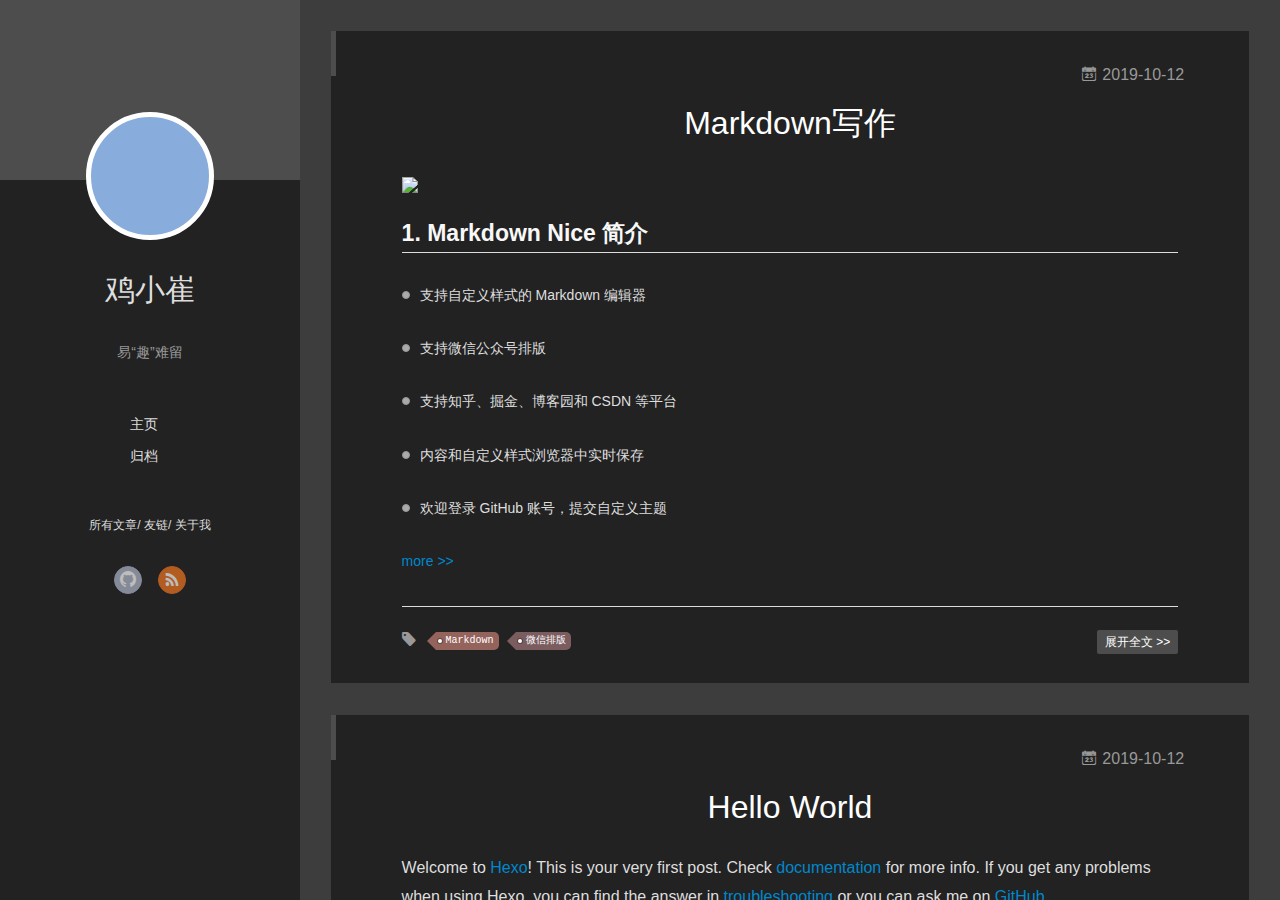
==== index.html @ 3b6b0935 "Site updated: 2019-10-13 18:03:36" ====
<!DOCTYPE html>
<html>
<head><meta name="generator" content="Hexo 3.9.0">
  <meta charset="utf-8">
  
  <meta name="renderer" content="webkit">
  <meta http-equiv="X-UA-Compatible" content="IE=edge">
  <link rel="dns-prefetch" href="//xiaoji.me">
  <title>鸡小崔&#39;s Blog</title>
  <meta name="viewport" content="width=device-width, initial-scale=1, maximum-scale=1">
  <meta name="description" content="暂无">
<meta name="keywords" content="暂无">
<meta property="og:type" content="website">
<meta property="og:title" content="鸡小崔&#39;s Blog">
<meta property="og:url" content="//xiaoji.me/index.html">
<meta property="og:site_name" content="鸡小崔&#39;s Blog">
<meta property="og:description" content="暂无">
<meta property="og:locale" content="default">
<meta name="twitter:card" content="summary">
<meta name="twitter:title" content="鸡小崔&#39;s Blog">
<meta name="twitter:description" content="暂无">
  
    <link rel="alternative" href="/atom.xml" title="鸡小崔&#39;s Blog" type="application/atom+xml">
  
  
    <link rel="icon" href="/favicon.png">
  
  <link rel="stylesheet" type="text/css" href="/./main.0cf68a.css">
  <style type="text/css">
  
    #container.show {
      background: linear-gradient(45deg,#dedede,#222);
    }
  </style>
  

  

</head>
</html>
<body>
  <div id="container" q-class="show:isCtnShow">
    <canvas id="anm-canvas" class="anm-canvas"></canvas>
    <div class="left-col" q-class="show:isShow">
      
<div class="overlay" style="background: #4d4d4d"></div>
<div class="intrude-less">
	<header id="header" class="inner">
		<a href="/" class="profilepic">
			<img src="" class="js-avatar">
		</a>
		<hgroup>
		  <h1 class="header-author"><a href="/">鸡小崔</a></h1>
		</hgroup>
		
		<p class="header-subtitle">易“趣”难留</p>
		

		<nav class="header-menu">
			<ul>
			
				<li><a href="/">主页</a></li>
	        
				<li><a href="/archives/index.html">归档</a></li>
	        
			</ul>
		</nav>
		<nav class="header-smart-menu">
    		
    			
    			<a q-on="click: openSlider(e, 'innerArchive')" href="javascript:void(0)">所有文章</a>
    			
            
    			
    			<a q-on="click: openSlider(e, 'friends')" href="javascript:void(0)">友链</a>
    			
            
    			
    			<a q-on="click: openSlider(e, 'aboutme')" href="javascript:void(0)">关于我</a>
    			
            
		</nav>
		<nav class="header-nav">
			<div class="social">
				
					<a class="github" target="_blank" href="#" title="github"><i class="icon-github"></i></a>
		        
					<a class="rss" target="_blank" href="#" title="rss"><i class="icon-rss"></i></a>
		        
			</div>
		</nav>
	</header>		
</div>

    </div>
    <div class="mid-col" q-class="show:isShow,hide:isShow|isFalse">
      
<nav id="mobile-nav">
  	<div class="overlay js-overlay" style="background: #4d4d4d"></div>
	<div class="btnctn js-mobile-btnctn">
  		<div class="slider-trigger list" q-on="click: openSlider(e)"><i class="icon icon-sort"></i></div>
	</div>
	<div class="intrude-less">
		<header id="header" class="inner">
			<div class="profilepic">
				<img src="" class="js-avatar">
			</div>
			<hgroup>
			  <h1 class="header-author js-header-author">鸡小崔</h1>
			</hgroup>
			
			<p class="header-subtitle"><i class="icon icon-quo-left"></i>易“趣”难留<i class="icon icon-quo-right"></i></p>
			
			
			
				
			
				
			
			
			
			<nav class="header-nav">
				<div class="social">
					
						<a class="github" target="_blank" href="#" title="github"><i class="icon-github"></i></a>
			        
						<a class="rss" target="_blank" href="#" title="rss"><i class="icon-rss"></i></a>
			        
				</div>
			</nav>

			<nav class="header-menu js-header-menu">
				<ul style="width: 50%">
				
				
					<li style="width: 50%"><a href="/">主页</a></li>
		        
					<li style="width: 50%"><a href="/archives/index.html">归档</a></li>
		        
				</ul>
			</nav>
		</header>				
	</div>
	<div class="mobile-mask" style="display:none" q-show="isShow"></div>
</nav>

      <div id="wrapper" class="body-wrap">
        <div class="menu-l">
          <div class="canvas-wrap">
            <canvas data-colors="#eaeaea" data-sectionHeight="100" data-contentId="js-content" id="myCanvas1" class="anm-canvas"></canvas>
          </div>
          <div id="js-content" class="content-ll">
            
  
    <article id="post-Markdown写作" class="article article-type-post  article-index" itemscope itemprop="blogPost">
  <div class="article-inner">
    
      <header class="article-header">
        
        
        
<a href="/2019/10/12/Markdown写作/" class="archive-article-date">
  	<time datetime="2019-10-12T04:28:32.000Z" itemprop="datePublished"><i class="icon-calendar icon"></i>2019-10-12</time>
</a>
        
      </header>
    
    <div class="article-entry" itemprop="articleBody">
		
		<center><p>
  
    <h1 itemprop="name">
      <a class="article-title_code_ant" href="/2019/10/12/Markdown写作/">Markdown写作</a>
    </h1>
  
</p></center>
      
        <img style="width: 120px" src="http://my-wechat.mdnice.com/mdnice/mdnice%20logo_20191007150129.png">

<h2 id="1-Markdown-Nice-简介"><a href="#1-Markdown-Nice-简介" class="headerlink" title="1. Markdown Nice 简介"></a>1. Markdown Nice 简介</h2><ul>
<li><p>支持自定义样式的 Markdown 编辑器</p>
</li>
<li><p>支持微信公众号排版</p>
</li>
<li><p>支持知乎、掘金、博客园和 CSDN 等平台</p>
</li>
<li><p>内容和自定义样式浏览器中实时保存</p>
</li>
<li><p>欢迎登录 GitHub 账号，提交自定义主题</p>
        
          <a class="article-more-a" href="/2019/10/12/Markdown写作/#more">more >></a>
        
      

      
    </div>
    <div class="article-info article-info-index">
      
      
	<div class="article-tag tagcloud">
		<i class="icon-price-tags icon"></i>
		<ul class="article-tag-list">
			 
        		<li class="article-tag-list-item">
        			<a href="javascript:void(0)" class="js-tag article-tag-list-link color4">Markdown</a>
        		</li>
      		 
        		<li class="article-tag-list-item">
        			<a href="javascript:void(0)" class="js-tag article-tag-list-link color5">微信排版</a>
        		</li>
      		
		</ul>
	</div>

      

      
        <p class="article-more-link">
          <a class="article-more-a" href="/2019/10/12/Markdown写作/">展开全文 >></a>
        </p>
      

      
      <div class="clearfix"></div>
    </div>
  </div>
</article>

<aside class="wrap-side-operation">
    <div class="mod-side-operation">
        
        <div class="jump-container" id="js-jump-container" style="display:none;">
            <a href="javascript:void(0)" class="mod-side-operation__jump-to-top">
                <i class="icon-font icon-back"></i>
            </a>
            <div id="js-jump-plan-container" class="jump-plan-container" style="top: -11px;">
                <i class="icon-font icon-plane jump-plane"></i>
            </div>
        </div>
        
        
    </div>
</aside>




  
    <article id="post-hello-world" class="article article-type-post  article-index" itemscope itemprop="blogPost">
  <div class="article-inner">
    
      <header class="article-header">
        
        
        
<a href="/2019/10/12/hello-world/" class="archive-article-date">
  	<time datetime="2019-10-12T03:59:13.457Z" itemprop="datePublished"><i class="icon-calendar icon"></i>2019-10-12</time>
</a>
        
      </header>
    
    <div class="article-entry" itemprop="articleBody">
		
		<center><p>
  
    <h1 itemprop="name">
      <a class="article-title_code_ant" href="/2019/10/12/hello-world/">Hello World</a>
    </h1>
  
</p></center>
      
        <p>Welcome to <a href="https://hexo.io/" target="_blank" rel="noopener">Hexo</a>! This is your very first post. Check <a href="https://hexo.io/docs/" target="_blank" rel="noopener">documentation</a> for more info. If you get any problems when using Hexo, you can find the answer in <a href="https://hexo.io/docs/troubleshooting.html" target="_blank" rel="noopener">troubleshooting</a> or you can ask me on <a href="https://github.com/hexojs/hexo/issues" target="_blank" rel="noopener">GitHub</a>.</p>
        
          <a class="article-more-a" href="/2019/10/12/hello-world/#more">more >></a>
        
      

      
    </div>
    <div class="article-info article-info-index">
      
      
      

      
        <p class="article-more-link">
          <a class="article-more-a" href="/2019/10/12/hello-world/">展开全文 >></a>
        </p>
      

      
      <div class="clearfix"></div>
    </div>
  </div>
</article>

<aside class="wrap-side-operation">
    <div class="mod-side-operation">
        
        <div class="jump-container" id="js-jump-container" style="display:none;">
            <a href="javascript:void(0)" class="mod-side-operation__jump-to-top">
                <i class="icon-font icon-back"></i>
            </a>
            <div id="js-jump-plan-container" class="jump-plan-container" style="top: -11px;">
                <i class="icon-font icon-plane jump-plane"></i>
            </div>
        </div>
        
        
    </div>
</aside>




  
  


          </div>
        </div>
      </div>
      <footer id="footer">
  <div class="outer">
    <div id="footer-info">
    	<div class="footer-left">
    		&copy; 2019 鸡小崔
    	</div>
      	<div class="footer-right">
      		<a href="http://hexo.io/" target="_blank">Hexo</a>  Theme <a href="https://github.com/litten/hexo-theme-yilia" target="_blank">Yilia</a> by Litten
      	</div>
    </div>
  </div>
  
        <!-- 不蒜子统计 -->
        <span id="busuanzi_container_site_pv">
                本站总访问量<span id="busuanzi_value_site_pv"></span>次
        </span>
        <span class="post-meta-divider">|</span>
        <span id="busuanzi_container_site_uv" style='display:none'>
                本站访客数<span id="busuanzi_value_site_uv"></span>人
        </span>
        <script async src="//busuanzi.ibruce.info/busuanzi/2.3/busuanzi.pure.mini.js"></script>
  
</footer>


    </div>
    <script>
	var yiliaConfig = {
		mathjax: ture,
		isHome: true,
		isPost: false,
		isArchive: false,
		isTag: false,
		isCategory: false,
		open_in_new: false,
		toc_hide_index: true,
		root: "/",
		innerArchive: true,
		showTags: false
	}
</script>

<script>!function(t){function n(e){if(r[e])return r[e].exports;var i=r[e]={exports:{},id:e,loaded:!1};return t[e].call(i.exports,i,i.exports,n),i.loaded=!0,i.exports}var r={};n.m=t,n.c=r,n.p="./",n(0)}([function(t,n,r){r(195),t.exports=r(191)},function(t,n,r){var e=r(3),i=r(52),o=r(27),u=r(28),c=r(53),f="prototype",a=function(t,n,r){var s,l,h,v,p=t&a.F,d=t&a.G,y=t&a.S,g=t&a.P,b=t&a.B,m=d?e:y?e[n]||(e[n]={}):(e[n]||{})[f],x=d?i:i[n]||(i[n]={}),w=x[f]||(x[f]={});d&&(r=n);for(s in r)l=!p&&m&&void 0!==m[s],h=(l?m:r)[s],v=b&&l?c(h,e):g&&"function"==typeof h?c(Function.call,h):h,m&&u(m,s,h,t&a.U),x[s]!=h&&o(x,s,v),g&&w[s]!=h&&(w[s]=h)};e.core=i,a.F=1,a.G=2,a.S=4,a.P=8,a.B=16,a.W=32,a.U=64,a.R=128,t.exports=a},function(t,n,r){var e=r(6);t.exports=function(t){if(!e(t))throw TypeError(t+" is not an object!");return t}},function(t,n){var r=t.exports="undefined"!=typeof window&&window.Math==Math?window:"undefined"!=typeof self&&self.Math==Math?self:Function("return this")();"number"==typeof __g&&(__g=r)},function(t,n){t.exports=function(t){try{return!!t()}catch(t){return!0}}},function(t,n){var r=t.exports="undefined"!=typeof window&&window.Math==Math?window:"undefined"!=typeof self&&self.Math==Math?self:Function("return this")();"number"==typeof __g&&(__g=r)},function(t,n){t.exports=function(t){return"object"==typeof t?null!==t:"function"==typeof t}},function(t,n,r){var e=r(126)("wks"),i=r(76),o=r(3).Symbol,u="function"==typeof o;(t.exports=function(t){return e[t]||(e[t]=u&&o[t]||(u?o:i)("Symbol."+t))}).store=e},function(t,n){var r={}.hasOwnProperty;t.exports=function(t,n){return r.call(t,n)}},function(t,n,r){var e=r(94),i=r(33);t.exports=function(t){return e(i(t))}},function(t,n,r){t.exports=!r(4)(function(){return 7!=Object.defineProperty({},"a",{get:function(){return 7}}).a})},function(t,n,r){var e=r(2),i=r(167),o=r(50),u=Object.defineProperty;n.f=r(10)?Object.defineProperty:function(t,n,r){if(e(t),n=o(n,!0),e(r),i)try{return u(t,n,r)}catch(t){}if("get"in r||"set"in r)throw TypeError("Accessors not supported!");return"value"in r&&(t[n]=r.value),t}},function(t,n,r){t.exports=!r(18)(function(){return 7!=Object.defineProperty({},"a",{get:function(){return 7}}).a})},function(t,n,r){var e=r(14),i=r(22);t.exports=r(12)?function(t,n,r){return e.f(t,n,i(1,r))}:function(t,n,r){return t[n]=r,t}},function(t,n,r){var e=r(20),i=r(58),o=r(42),u=Object.defineProperty;n.f=r(12)?Object.defineProperty:function(t,n,r){if(e(t),n=o(n,!0),e(r),i)try{return u(t,n,r)}catch(t){}if("get"in r||"set"in r)throw TypeError("Accessors not supported!");return"value"in r&&(t[n]=r.value),t}},function(t,n,r){var e=r(40)("wks"),i=r(23),o=r(5).Symbol,u="function"==typeof o;(t.exports=function(t){return e[t]||(e[t]=u&&o[t]||(u?o:i)("Symbol."+t))}).store=e},function(t,n,r){var e=r(67),i=Math.min;t.exports=function(t){return t>0?i(e(t),9007199254740991):0}},function(t,n,r){var e=r(46);t.exports=function(t){return Object(e(t))}},function(t,n){t.exports=function(t){try{return!!t()}catch(t){return!0}}},function(t,n,r){var e=r(63),i=r(34);t.exports=Object.keys||function(t){return e(t,i)}},function(t,n,r){var e=r(21);t.exports=function(t){if(!e(t))throw TypeError(t+" is not an object!");return t}},function(t,n){t.exports=function(t){return"object"==typeof t?null!==t:"function"==typeof t}},function(t,n){t.exports=function(t,n){return{enumerable:!(1&t),configurable:!(2&t),writable:!(4&t),value:n}}},function(t,n){var r=0,e=Math.random();t.exports=function(t){return"Symbol(".concat(void 0===t?"":t,")_",(++r+e).toString(36))}},function(t,n){var r={}.hasOwnProperty;t.exports=function(t,n){return r.call(t,n)}},function(t,n){var r=t.exports={version:"2.4.0"};"number"==typeof __e&&(__e=r)},function(t,n){t.exports=function(t){if("function"!=typeof t)throw TypeError(t+" is not a function!");return t}},function(t,n,r){var e=r(11),i=r(66);t.exports=r(10)?function(t,n,r){return e.f(t,n,i(1,r))}:function(t,n,r){return t[n]=r,t}},function(t,n,r){var e=r(3),i=r(27),o=r(24),u=r(76)("src"),c="toString",f=Function[c],a=(""+f).split(c);r(52).inspectSource=function(t){return f.call(t)},(t.exports=function(t,n,r,c){var f="function"==typeof r;f&&(o(r,"name")||i(r,"name",n)),t[n]!==r&&(f&&(o(r,u)||i(r,u,t[n]?""+t[n]:a.join(String(n)))),t===e?t[n]=r:c?t[n]?t[n]=r:i(t,n,r):(delete t[n],i(t,n,r)))})(Function.prototype,c,function(){return"function"==typeof this&&this[u]||f.call(this)})},function(t,n,r){var e=r(1),i=r(4),o=r(46),u=function(t,n,r,e){var i=String(o(t)),u="<"+n;return""!==r&&(u+=" "+r+'="'+String(e).replace(/"/g,"&quot;")+'"'),u+">"+i+"</"+n+">"};t.exports=function(t,n){var r={};r[t]=n(u),e(e.P+e.F*i(function(){var n=""[t]('"');return n!==n.toLowerCase()||n.split('"').length>3}),"String",r)}},function(t,n,r){var e=r(115),i=r(46);t.exports=function(t){return e(i(t))}},function(t,n,r){var e=r(116),i=r(66),o=r(30),u=r(50),c=r(24),f=r(167),a=Object.getOwnPropertyDescriptor;n.f=r(10)?a:function(t,n){if(t=o(t),n=u(n,!0),f)try{return a(t,n)}catch(t){}if(c(t,n))return i(!e.f.call(t,n),t[n])}},function(t,n,r){var e=r(24),i=r(17),o=r(145)("IE_PROTO"),u=Object.prototype;t.exports=Object.getPrototypeOf||function(t){return t=i(t),e(t,o)?t[o]:"function"==typeof t.constructor&&t instanceof t.constructor?t.constructor.prototype:t instanceof Object?u:null}},function(t,n){t.exports=function(t){if(void 0==t)throw TypeError("Can't call method on  "+t);return t}},function(t,n){t.exports="constructor,hasOwnProperty,isPrototypeOf,propertyIsEnumerable,toLocaleString,toString,valueOf".split(",")},function(t,n){t.exports={}},function(t,n){t.exports=!0},function(t,n){n.f={}.propertyIsEnumerable},function(t,n,r){var e=r(14).f,i=r(8),o=r(15)("toStringTag");t.exports=function(t,n,r){t&&!i(t=r?t:t.prototype,o)&&e(t,o,{configurable:!0,value:n})}},function(t,n,r){var e=r(40)("keys"),i=r(23);t.exports=function(t){return e[t]||(e[t]=i(t))}},function(t,n,r){var e=r(5),i="__core-js_shared__",o=e[i]||(e[i]={});t.exports=function(t){return o[t]||(o[t]={})}},function(t,n){var r=Math.ceil,e=Math.floor;t.exports=function(t){return isNaN(t=+t)?0:(t>0?e:r)(t)}},function(t,n,r){var e=r(21);t.exports=function(t,n){if(!e(t))return t;var r,i;if(n&&"function"==typeof(r=t.toString)&&!e(i=r.call(t)))return i;if("function"==typeof(r=t.valueOf)&&!e(i=r.call(t)))return i;if(!n&&"function"==typeof(r=t.toString)&&!e(i=r.call(t)))return i;throw TypeError("Can't convert object to primitive value")}},function(t,n,r){var e=r(5),i=r(25),o=r(36),u=r(44),c=r(14).f;t.exports=function(t){var n=i.Symbol||(i.Symbol=o?{}:e.Symbol||{});"_"==t.charAt(0)||t in n||c(n,t,{value:u.f(t)})}},function(t,n,r){n.f=r(15)},function(t,n){var r={}.toString;t.exports=function(t){return r.call(t).slice(8,-1)}},function(t,n){t.exports=function(t){if(void 0==t)throw TypeError("Can't call method on  "+t);return t}},function(t,n,r){var e=r(4);t.exports=function(t,n){return!!t&&e(function(){n?t.call(null,function(){},1):t.call(null)})}},function(t,n,r){var e=r(53),i=r(115),o=r(17),u=r(16),c=r(203);t.exports=function(t,n){var r=1==t,f=2==t,a=3==t,s=4==t,l=6==t,h=5==t||l,v=n||c;return function(n,c,p){for(var d,y,g=o(n),b=i(g),m=e(c,p,3),x=u(b.length),w=0,S=r?v(n,x):f?v(n,0):void 0;x>w;w++)if((h||w in b)&&(d=b[w],y=m(d,w,g),t))if(r)S[w]=y;else if(y)switch(t){case 3:return!0;case 5:return d;case 6:return w;case 2:S.push(d)}else if(s)return!1;return l?-1:a||s?s:S}}},function(t,n,r){var e=r(1),i=r(52),o=r(4);t.exports=function(t,n){var r=(i.Object||{})[t]||Object[t],u={};u[t]=n(r),e(e.S+e.F*o(function(){r(1)}),"Object",u)}},function(t,n,r){var e=r(6);t.exports=function(t,n){if(!e(t))return t;var r,i;if(n&&"function"==typeof(r=t.toString)&&!e(i=r.call(t)))return i;if("function"==typeof(r=t.valueOf)&&!e(i=r.call(t)))return i;if(!n&&"function"==typeof(r=t.toString)&&!e(i=r.call(t)))return i;throw TypeError("Can't convert object to primitive value")}},function(t,n,r){var e=r(5),i=r(25),o=r(91),u=r(13),c="prototype",f=function(t,n,r){var a,s,l,h=t&f.F,v=t&f.G,p=t&f.S,d=t&f.P,y=t&f.B,g=t&f.W,b=v?i:i[n]||(i[n]={}),m=b[c],x=v?e:p?e[n]:(e[n]||{})[c];v&&(r=n);for(a in r)(s=!h&&x&&void 0!==x[a])&&a in b||(l=s?x[a]:r[a],b[a]=v&&"function"!=typeof x[a]?r[a]:y&&s?o(l,e):g&&x[a]==l?function(t){var n=function(n,r,e){if(this instanceof t){switch(arguments.length){case 0:return new t;case 1:return new t(n);case 2:return new t(n,r)}return new t(n,r,e)}return t.apply(this,arguments)};return n[c]=t[c],n}(l):d&&"function"==typeof l?o(Function.call,l):l,d&&((b.virtual||(b.virtual={}))[a]=l,t&f.R&&m&&!m[a]&&u(m,a,l)))};f.F=1,f.G=2,f.S=4,f.P=8,f.B=16,f.W=32,f.U=64,f.R=128,t.exports=f},function(t,n){var r=t.exports={version:"2.4.0"};"number"==typeof __e&&(__e=r)},function(t,n,r){var e=r(26);t.exports=function(t,n,r){if(e(t),void 0===n)return t;switch(r){case 1:return function(r){return t.call(n,r)};case 2:return function(r,e){return t.call(n,r,e)};case 3:return function(r,e,i){return t.call(n,r,e,i)}}return function(){return t.apply(n,arguments)}}},function(t,n,r){var e=r(183),i=r(1),o=r(126)("metadata"),u=o.store||(o.store=new(r(186))),c=function(t,n,r){var i=u.get(t);if(!i){if(!r)return;u.set(t,i=new e)}var o=i.get(n);if(!o){if(!r)return;i.set(n,o=new e)}return o},f=function(t,n,r){var e=c(n,r,!1);return void 0!==e&&e.has(t)},a=function(t,n,r){var e=c(n,r,!1);return void 0===e?void 0:e.get(t)},s=function(t,n,r,e){c(r,e,!0).set(t,n)},l=function(t,n){var r=c(t,n,!1),e=[];return r&&r.forEach(function(t,n){e.push(n)}),e},h=function(t){return void 0===t||"symbol"==typeof t?t:String(t)},v=function(t){i(i.S,"Reflect",t)};t.exports={store:u,map:c,has:f,get:a,set:s,keys:l,key:h,exp:v}},function(t,n,r){"use strict";if(r(10)){var e=r(69),i=r(3),o=r(4),u=r(1),c=r(127),f=r(152),a=r(53),s=r(68),l=r(66),h=r(27),v=r(73),p=r(67),d=r(16),y=r(75),g=r(50),b=r(24),m=r(180),x=r(114),w=r(6),S=r(17),_=r(137),O=r(70),E=r(32),P=r(71).f,j=r(154),F=r(76),M=r(7),A=r(48),N=r(117),T=r(146),I=r(155),k=r(80),L=r(123),R=r(74),C=r(130),D=r(160),U=r(11),W=r(31),G=U.f,B=W.f,V=i.RangeError,z=i.TypeError,q=i.Uint8Array,K="ArrayBuffer",J="Shared"+K,Y="BYTES_PER_ELEMENT",H="prototype",$=Array[H],X=f.ArrayBuffer,Q=f.DataView,Z=A(0),tt=A(2),nt=A(3),rt=A(4),et=A(5),it=A(6),ot=N(!0),ut=N(!1),ct=I.values,ft=I.keys,at=I.entries,st=$.lastIndexOf,lt=$.reduce,ht=$.reduceRight,vt=$.join,pt=$.sort,dt=$.slice,yt=$.toString,gt=$.toLocaleString,bt=M("iterator"),mt=M("toStringTag"),xt=F("typed_constructor"),wt=F("def_constructor"),St=c.CONSTR,_t=c.TYPED,Ot=c.VIEW,Et="Wrong length!",Pt=A(1,function(t,n){return Tt(T(t,t[wt]),n)}),jt=o(function(){return 1===new q(new Uint16Array([1]).buffer)[0]}),Ft=!!q&&!!q[H].set&&o(function(){new q(1).set({})}),Mt=function(t,n){if(void 0===t)throw z(Et);var r=+t,e=d(t);if(n&&!m(r,e))throw V(Et);return e},At=function(t,n){var r=p(t);if(r<0||r%n)throw V("Wrong offset!");return r},Nt=function(t){if(w(t)&&_t in t)return t;throw z(t+" is not a typed array!")},Tt=function(t,n){if(!(w(t)&&xt in t))throw z("It is not a typed array constructor!");return new t(n)},It=function(t,n){return kt(T(t,t[wt]),n)},kt=function(t,n){for(var r=0,e=n.length,i=Tt(t,e);e>r;)i[r]=n[r++];return i},Lt=function(t,n,r){G(t,n,{get:function(){return this._d[r]}})},Rt=function(t){var n,r,e,i,o,u,c=S(t),f=arguments.length,s=f>1?arguments[1]:void 0,l=void 0!==s,h=j(c);if(void 0!=h&&!_(h)){for(u=h.call(c),e=[],n=0;!(o=u.next()).done;n++)e.push(o.value);c=e}for(l&&f>2&&(s=a(s,arguments[2],2)),n=0,r=d(c.length),i=Tt(this,r);r>n;n++)i[n]=l?s(c[n],n):c[n];return i},Ct=function(){for(var t=0,n=arguments.length,r=Tt(this,n);n>t;)r[t]=arguments[t++];return r},Dt=!!q&&o(function(){gt.call(new q(1))}),Ut=function(){return gt.apply(Dt?dt.call(Nt(this)):Nt(this),arguments)},Wt={copyWithin:function(t,n){return D.call(Nt(this),t,n,arguments.length>2?arguments[2]:void 0)},every:function(t){return rt(Nt(this),t,arguments.length>1?arguments[1]:void 0)},fill:function(t){return C.apply(Nt(this),arguments)},filter:function(t){return It(this,tt(Nt(this),t,arguments.length>1?arguments[1]:void 0))},find:function(t){return et(Nt(this),t,arguments.length>1?arguments[1]:void 0)},findIndex:function(t){return it(Nt(this),t,arguments.length>1?arguments[1]:void 0)},forEach:function(t){Z(Nt(this),t,arguments.length>1?arguments[1]:void 0)},indexOf:function(t){return ut(Nt(this),t,arguments.length>1?arguments[1]:void 0)},includes:function(t){return ot(Nt(this),t,arguments.length>1?arguments[1]:void 0)},join:function(t){return vt.apply(Nt(this),arguments)},lastIndexOf:function(t){return st.apply(Nt(this),arguments)},map:function(t){return Pt(Nt(this),t,arguments.length>1?arguments[1]:void 0)},reduce:function(t){return lt.apply(Nt(this),arguments)},reduceRight:function(t){return ht.apply(Nt(this),arguments)},reverse:function(){for(var t,n=this,r=Nt(n).length,e=Math.floor(r/2),i=0;i<e;)t=n[i],n[i++]=n[--r],n[r]=t;return n},some:function(t){return nt(Nt(this),t,arguments.length>1?arguments[1]:void 0)},sort:function(t){return pt.call(Nt(this),t)},subarray:function(t,n){var r=Nt(this),e=r.length,i=y(t,e);return new(T(r,r[wt]))(r.buffer,r.byteOffset+i*r.BYTES_PER_ELEMENT,d((void 0===n?e:y(n,e))-i))}},Gt=function(t,n){return It(this,dt.call(Nt(this),t,n))},Bt=function(t){Nt(this);var n=At(arguments[1],1),r=this.length,e=S(t),i=d(e.length),o=0;if(i+n>r)throw V(Et);for(;o<i;)this[n+o]=e[o++]},Vt={entries:function(){return at.call(Nt(this))},keys:function(){return ft.call(Nt(this))},values:function(){return ct.call(Nt(this))}},zt=function(t,n){return w(t)&&t[_t]&&"symbol"!=typeof n&&n in t&&String(+n)==String(n)},qt=function(t,n){return zt(t,n=g(n,!0))?l(2,t[n]):B(t,n)},Kt=function(t,n,r){return!(zt(t,n=g(n,!0))&&w(r)&&b(r,"value"))||b(r,"get")||b(r,"set")||r.configurable||b(r,"writable")&&!r.writable||b(r,"enumerable")&&!r.enumerable?G(t,n,r):(t[n]=r.value,t)};St||(W.f=qt,U.f=Kt),u(u.S+u.F*!St,"Object",{getOwnPropertyDescriptor:qt,defineProperty:Kt}),o(function(){yt.call({})})&&(yt=gt=function(){return vt.call(this)});var Jt=v({},Wt);v(Jt,Vt),h(Jt,bt,Vt.values),v(Jt,{slice:Gt,set:Bt,constructor:function(){},toString:yt,toLocaleString:Ut}),Lt(Jt,"buffer","b"),Lt(Jt,"byteOffset","o"),Lt(Jt,"byteLength","l"),Lt(Jt,"length","e"),G(Jt,mt,{get:function(){return this[_t]}}),t.exports=function(t,n,r,f){f=!!f;var a=t+(f?"Clamped":"")+"Array",l="Uint8Array"!=a,v="get"+t,p="set"+t,y=i[a],g=y||{},b=y&&E(y),m=!y||!c.ABV,S={},_=y&&y[H],j=function(t,r){var e=t._d;return e.v[v](r*n+e.o,jt)},F=function(t,r,e){var i=t._d;f&&(e=(e=Math.round(e))<0?0:e>255?255:255&e),i.v[p](r*n+i.o,e,jt)},M=function(t,n){G(t,n,{get:function(){return j(this,n)},set:function(t){return F(this,n,t)},enumerable:!0})};m?(y=r(function(t,r,e,i){s(t,y,a,"_d");var o,u,c,f,l=0,v=0;if(w(r)){if(!(r instanceof X||(f=x(r))==K||f==J))return _t in r?kt(y,r):Rt.call(y,r);o=r,v=At(e,n);var p=r.byteLength;if(void 0===i){if(p%n)throw V(Et);if((u=p-v)<0)throw V(Et)}else if((u=d(i)*n)+v>p)throw V(Et);c=u/n}else c=Mt(r,!0),u=c*n,o=new X(u);for(h(t,"_d",{b:o,o:v,l:u,e:c,v:new Q(o)});l<c;)M(t,l++)}),_=y[H]=O(Jt),h(_,"constructor",y)):L(function(t){new y(null),new y(t)},!0)||(y=r(function(t,r,e,i){s(t,y,a);var o;return w(r)?r instanceof X||(o=x(r))==K||o==J?void 0!==i?new g(r,At(e,n),i):void 0!==e?new g(r,At(e,n)):new g(r):_t in r?kt(y,r):Rt.call(y,r):new g(Mt(r,l))}),Z(b!==Function.prototype?P(g).concat(P(b)):P(g),function(t){t in y||h(y,t,g[t])}),y[H]=_,e||(_.constructor=y));var A=_[bt],N=!!A&&("values"==A.name||void 0==A.name),T=Vt.values;h(y,xt,!0),h(_,_t,a),h(_,Ot,!0),h(_,wt,y),(f?new y(1)[mt]==a:mt in _)||G(_,mt,{get:function(){return a}}),S[a]=y,u(u.G+u.W+u.F*(y!=g),S),u(u.S,a,{BYTES_PER_ELEMENT:n,from:Rt,of:Ct}),Y in _||h(_,Y,n),u(u.P,a,Wt),R(a),u(u.P+u.F*Ft,a,{set:Bt}),u(u.P+u.F*!N,a,Vt),u(u.P+u.F*(_.toString!=yt),a,{toString:yt}),u(u.P+u.F*o(function(){new y(1).slice()}),a,{slice:Gt}),u(u.P+u.F*(o(function(){return[1,2].toLocaleString()!=new y([1,2]).toLocaleString()})||!o(function(){_.toLocaleString.call([1,2])})),a,{toLocaleString:Ut}),k[a]=N?A:T,e||N||h(_,bt,T)}}else t.exports=function(){}},function(t,n){var r={}.toString;t.exports=function(t){return r.call(t).slice(8,-1)}},function(t,n,r){var e=r(21),i=r(5).document,o=e(i)&&e(i.createElement);t.exports=function(t){return o?i.createElement(t):{}}},function(t,n,r){t.exports=!r(12)&&!r(18)(function(){return 7!=Object.defineProperty(r(57)("div"),"a",{get:function(){return 7}}).a})},function(t,n,r){"use strict";var e=r(36),i=r(51),o=r(64),u=r(13),c=r(8),f=r(35),a=r(96),s=r(38),l=r(103),h=r(15)("iterator"),v=!([].keys&&"next"in[].keys()),p="keys",d="values",y=function(){return this};t.exports=function(t,n,r,g,b,m,x){a(r,n,g);var w,S,_,O=function(t){if(!v&&t in F)return F[t];switch(t){case p:case d:return function(){return new r(this,t)}}return function(){return new r(this,t)}},E=n+" Iterator",P=b==d,j=!1,F=t.prototype,M=F[h]||F["@@iterator"]||b&&F[b],A=M||O(b),N=b?P?O("entries"):A:void 0,T="Array"==n?F.entries||M:M;if(T&&(_=l(T.call(new t)))!==Object.prototype&&(s(_,E,!0),e||c(_,h)||u(_,h,y)),P&&M&&M.name!==d&&(j=!0,A=function(){return M.call(this)}),e&&!x||!v&&!j&&F[h]||u(F,h,A),f[n]=A,f[E]=y,b)if(w={values:P?A:O(d),keys:m?A:O(p),entries:N},x)for(S in w)S in F||o(F,S,w[S]);else i(i.P+i.F*(v||j),n,w);return w}},function(t,n,r){var e=r(20),i=r(100),o=r(34),u=r(39)("IE_PROTO"),c=function(){},f="prototype",a=function(){var t,n=r(57)("iframe"),e=o.length;for(n.style.display="none",r(93).appendChild(n),n.src="javascript:",t=n.contentWindow.document,t.open(),t.write("<script>document.F=Object<\/script>"),t.close(),a=t.F;e--;)delete a[f][o[e]];return a()};t.exports=Object.create||function(t,n){var r;return null!==t?(c[f]=e(t),r=new c,c[f]=null,r[u]=t):r=a(),void 0===n?r:i(r,n)}},function(t,n,r){var e=r(63),i=r(34).concat("length","prototype");n.f=Object.getOwnPropertyNames||function(t){return e(t,i)}},function(t,n){n.f=Object.getOwnPropertySymbols},function(t,n,r){var e=r(8),i=r(9),o=r(90)(!1),u=r(39)("IE_PROTO");t.exports=function(t,n){var r,c=i(t),f=0,a=[];for(r in c)r!=u&&e(c,r)&&a.push(r);for(;n.length>f;)e(c,r=n[f++])&&(~o(a,r)||a.push(r));return a}},function(t,n,r){t.exports=r(13)},function(t,n,r){var e=r(76)("meta"),i=r(6),o=r(24),u=r(11).f,c=0,f=Object.isExtensible||function(){return!0},a=!r(4)(function(){return f(Object.preventExtensions({}))}),s=function(t){u(t,e,{value:{i:"O"+ ++c,w:{}}})},l=function(t,n){if(!i(t))return"symbol"==typeof t?t:("string"==typeof t?"S":"P")+t;if(!o(t,e)){if(!f(t))return"F";if(!n)return"E";s(t)}return t[e].i},h=function(t,n){if(!o(t,e)){if(!f(t))return!0;if(!n)return!1;s(t)}return t[e].w},v=function(t){return a&&p.NEED&&f(t)&&!o(t,e)&&s(t),t},p=t.exports={KEY:e,NEED:!1,fastKey:l,getWeak:h,onFreeze:v}},function(t,n){t.exports=function(t,n){return{enumerable:!(1&t),configurable:!(2&t),writable:!(4&t),value:n}}},function(t,n){var r=Math.ceil,e=Math.floor;t.exports=function(t){return isNaN(t=+t)?0:(t>0?e:r)(t)}},function(t,n){t.exports=function(t,n,r,e){if(!(t instanceof n)||void 0!==e&&e in t)throw TypeError(r+": incorrect invocation!");return t}},function(t,n){t.exports=!1},function(t,n,r){var e=r(2),i=r(173),o=r(133),u=r(145)("IE_PROTO"),c=function(){},f="prototype",a=function(){var t,n=r(132)("iframe"),e=o.length;for(n.style.display="none",r(135).appendChild(n),n.src="javascript:",t=n.contentWindow.document,t.open(),t.write("<script>document.F=Object<\/script>"),t.close(),a=t.F;e--;)delete a[f][o[e]];return a()};t.exports=Object.create||function(t,n){var r;return null!==t?(c[f]=e(t),r=new c,c[f]=null,r[u]=t):r=a(),void 0===n?r:i(r,n)}},function(t,n,r){var e=r(175),i=r(133).concat("length","prototype");n.f=Object.getOwnPropertyNames||function(t){return e(t,i)}},function(t,n,r){var e=r(175),i=r(133);t.exports=Object.keys||function(t){return e(t,i)}},function(t,n,r){var e=r(28);t.exports=function(t,n,r){for(var i in n)e(t,i,n[i],r);return t}},function(t,n,r){"use strict";var e=r(3),i=r(11),o=r(10),u=r(7)("species");t.exports=function(t){var n=e[t];o&&n&&!n[u]&&i.f(n,u,{configurable:!0,get:function(){return this}})}},function(t,n,r){var e=r(67),i=Math.max,o=Math.min;t.exports=function(t,n){return t=e(t),t<0?i(t+n,0):o(t,n)}},function(t,n){var r=0,e=Math.random();t.exports=function(t){return"Symbol(".concat(void 0===t?"":t,")_",(++r+e).toString(36))}},function(t,n,r){var e=r(33);t.exports=function(t){return Object(e(t))}},function(t,n,r){var e=r(7)("unscopables"),i=Array.prototype;void 0==i[e]&&r(27)(i,e,{}),t.exports=function(t){i[e][t]=!0}},function(t,n,r){var e=r(53),i=r(169),o=r(137),u=r(2),c=r(16),f=r(154),a={},s={},n=t.exports=function(t,n,r,l,h){var v,p,d,y,g=h?function(){return t}:f(t),b=e(r,l,n?2:1),m=0;if("function"!=typeof g)throw TypeError(t+" is not iterable!");if(o(g)){for(v=c(t.length);v>m;m++)if((y=n?b(u(p=t[m])[0],p[1]):b(t[m]))===a||y===s)return y}else for(d=g.call(t);!(p=d.next()).done;)if((y=i(d,b,p.value,n))===a||y===s)return y};n.BREAK=a,n.RETURN=s},function(t,n){t.exports={}},function(t,n,r){var e=r(11).f,i=r(24),o=r(7)("toStringTag");t.exports=function(t,n,r){t&&!i(t=r?t:t.prototype,o)&&e(t,o,{configurable:!0,value:n})}},function(t,n,r){var e=r(1),i=r(46),o=r(4),u=r(150),c="["+u+"]",f="​",a=RegExp("^"+c+c+"*"),s=RegExp(c+c+"*$"),l=function(t,n,r){var i={},c=o(function(){return!!u[t]()||f[t]()!=f}),a=i[t]=c?n(h):u[t];r&&(i[r]=a),e(e.P+e.F*c,"String",i)},h=l.trim=function(t,n){return t=String(i(t)),1&n&&(t=t.replace(a,"")),2&n&&(t=t.replace(s,"")),t};t.exports=l},function(t,n,r){t.exports={default:r(86),__esModule:!0}},function(t,n,r){t.exports={default:r(87),__esModule:!0}},function(t,n,r){"use strict";function e(t){return t&&t.__esModule?t:{default:t}}n.__esModule=!0;var i=r(84),o=e(i),u=r(83),c=e(u),f="function"==typeof c.default&&"symbol"==typeof o.default?function(t){return typeof t}:function(t){return t&&"function"==typeof c.default&&t.constructor===c.default&&t!==c.default.prototype?"symbol":typeof t};n.default="function"==typeof c.default&&"symbol"===f(o.default)?function(t){return void 0===t?"undefined":f(t)}:function(t){return t&&"function"==typeof c.default&&t.constructor===c.default&&t!==c.default.prototype?"symbol":void 0===t?"undefined":f(t)}},function(t,n,r){r(110),r(108),r(111),r(112),t.exports=r(25).Symbol},function(t,n,r){r(109),r(113),t.exports=r(44).f("iterator")},function(t,n){t.exports=function(t){if("function"!=typeof t)throw TypeError(t+" is not a function!");return t}},function(t,n){t.exports=function(){}},function(t,n,r){var e=r(9),i=r(106),o=r(105);t.exports=function(t){return function(n,r,u){var c,f=e(n),a=i(f.length),s=o(u,a);if(t&&r!=r){for(;a>s;)if((c=f[s++])!=c)return!0}else for(;a>s;s++)if((t||s in f)&&f[s]===r)return t||s||0;return!t&&-1}}},function(t,n,r){var e=r(88);t.exports=function(t,n,r){if(e(t),void 0===n)return t;switch(r){case 1:return function(r){return t.call(n,r)};case 2:return function(r,e){return t.call(n,r,e)};case 3:return function(r,e,i){return t.call(n,r,e,i)}}return function(){return t.apply(n,arguments)}}},function(t,n,r){var e=r(19),i=r(62),o=r(37);t.exports=function(t){var n=e(t),r=i.f;if(r)for(var u,c=r(t),f=o.f,a=0;c.length>a;)f.call(t,u=c[a++])&&n.push(u);return n}},function(t,n,r){t.exports=r(5).document&&document.documentElement},function(t,n,r){var e=r(56);t.exports=Object("z").propertyIsEnumerable(0)?Object:function(t){return"String"==e(t)?t.split(""):Object(t)}},function(t,n,r){var e=r(56);t.exports=Array.isArray||function(t){return"Array"==e(t)}},function(t,n,r){"use strict";var e=r(60),i=r(22),o=r(38),u={};r(13)(u,r(15)("iterator"),function(){return this}),t.exports=function(t,n,r){t.prototype=e(u,{next:i(1,r)}),o(t,n+" Iterator")}},function(t,n){t.exports=function(t,n){return{value:n,done:!!t}}},function(t,n,r){var e=r(19),i=r(9);t.exports=function(t,n){for(var r,o=i(t),u=e(o),c=u.length,f=0;c>f;)if(o[r=u[f++]]===n)return r}},function(t,n,r){var e=r(23)("meta"),i=r(21),o=r(8),u=r(14).f,c=0,f=Object.isExtensible||function(){return!0},a=!r(18)(function(){return f(Object.preventExtensions({}))}),s=function(t){u(t,e,{value:{i:"O"+ ++c,w:{}}})},l=function(t,n){if(!i(t))return"symbol"==typeof t?t:("string"==typeof t?"S":"P")+t;if(!o(t,e)){if(!f(t))return"F";if(!n)return"E";s(t)}return t[e].i},h=function(t,n){if(!o(t,e)){if(!f(t))return!0;if(!n)return!1;s(t)}return t[e].w},v=function(t){return a&&p.NEED&&f(t)&&!o(t,e)&&s(t),t},p=t.exports={KEY:e,NEED:!1,fastKey:l,getWeak:h,onFreeze:v}},function(t,n,r){var e=r(14),i=r(20),o=r(19);t.exports=r(12)?Object.defineProperties:function(t,n){i(t);for(var r,u=o(n),c=u.length,f=0;c>f;)e.f(t,r=u[f++],n[r]);return t}},function(t,n,r){var e=r(37),i=r(22),o=r(9),u=r(42),c=r(8),f=r(58),a=Object.getOwnPropertyDescriptor;n.f=r(12)?a:function(t,n){if(t=o(t),n=u(n,!0),f)try{return a(t,n)}catch(t){}if(c(t,n))return i(!e.f.call(t,n),t[n])}},function(t,n,r){var e=r(9),i=r(61).f,o={}.toString,u="object"==typeof window&&window&&Object.getOwnPropertyNames?Object.getOwnPropertyNames(window):[],c=function(t){try{return i(t)}catch(t){return u.slice()}};t.exports.f=function(t){return u&&"[object Window]"==o.call(t)?c(t):i(e(t))}},function(t,n,r){var e=r(8),i=r(77),o=r(39)("IE_PROTO"),u=Object.prototype;t.exports=Object.getPrototypeOf||function(t){return t=i(t),e(t,o)?t[o]:"function"==typeof t.constructor&&t instanceof t.constructor?t.constructor.prototype:t instanceof Object?u:null}},function(t,n,r){var e=r(41),i=r(33);t.exports=function(t){return function(n,r){var o,u,c=String(i(n)),f=e(r),a=c.length;return f<0||f>=a?t?"":void 0:(o=c.charCodeAt(f),o<55296||o>56319||f+1===a||(u=c.charCodeAt(f+1))<56320||u>57343?t?c.charAt(f):o:t?c.slice(f,f+2):u-56320+(o-55296<<10)+65536)}}},function(t,n,r){var e=r(41),i=Math.max,o=Math.min;t.exports=function(t,n){return t=e(t),t<0?i(t+n,0):o(t,n)}},function(t,n,r){var e=r(41),i=Math.min;t.exports=function(t){return t>0?i(e(t),9007199254740991):0}},function(t,n,r){"use strict";var e=r(89),i=r(97),o=r(35),u=r(9);t.exports=r(59)(Array,"Array",function(t,n){this._t=u(t),this._i=0,this._k=n},function(){var t=this._t,n=this._k,r=this._i++;return!t||r>=t.length?(this._t=void 0,i(1)):"keys"==n?i(0,r):"values"==n?i(0,t[r]):i(0,[r,t[r]])},"values"),o.Arguments=o.Array,e("keys"),e("values"),e("entries")},function(t,n){},function(t,n,r){"use strict";var e=r(104)(!0);r(59)(String,"String",function(t){this._t=String(t),this._i=0},function(){var t,n=this._t,r=this._i;return r>=n.length?{value:void 0,done:!0}:(t=e(n,r),this._i+=t.length,{value:t,done:!1})})},function(t,n,r){"use strict";var e=r(5),i=r(8),o=r(12),u=r(51),c=r(64),f=r(99).KEY,a=r(18),s=r(40),l=r(38),h=r(23),v=r(15),p=r(44),d=r(43),y=r(98),g=r(92),b=r(95),m=r(20),x=r(9),w=r(42),S=r(22),_=r(60),O=r(102),E=r(101),P=r(14),j=r(19),F=E.f,M=P.f,A=O.f,N=e.Symbol,T=e.JSON,I=T&&T.stringify,k="prototype",L=v("_hidden"),R=v("toPrimitive"),C={}.propertyIsEnumerable,D=s("symbol-registry"),U=s("symbols"),W=s("op-symbols"),G=Object[k],B="function"==typeof N,V=e.QObject,z=!V||!V[k]||!V[k].findChild,q=o&&a(function(){return 7!=_(M({},"a",{get:function(){return M(this,"a",{value:7}).a}})).a})?function(t,n,r){var e=F(G,n);e&&delete G[n],M(t,n,r),e&&t!==G&&M(G,n,e)}:M,K=function(t){var n=U[t]=_(N[k]);return n._k=t,n},J=B&&"symbol"==typeof N.iterator?function(t){return"symbol"==typeof t}:function(t){return t instanceof N},Y=function(t,n,r){return t===G&&Y(W,n,r),m(t),n=w(n,!0),m(r),i(U,n)?(r.enumerable?(i(t,L)&&t[L][n]&&(t[L][n]=!1),r=_(r,{enumerable:S(0,!1)})):(i(t,L)||M(t,L,S(1,{})),t[L][n]=!0),q(t,n,r)):M(t,n,r)},H=function(t,n){m(t);for(var r,e=g(n=x(n)),i=0,o=e.length;o>i;)Y(t,r=e[i++],n[r]);return t},$=function(t,n){return void 0===n?_(t):H(_(t),n)},X=function(t){var n=C.call(this,t=w(t,!0));return!(this===G&&i(U,t)&&!i(W,t))&&(!(n||!i(this,t)||!i(U,t)||i(this,L)&&this[L][t])||n)},Q=function(t,n){if(t=x(t),n=w(n,!0),t!==G||!i(U,n)||i(W,n)){var r=F(t,n);return!r||!i(U,n)||i(t,L)&&t[L][n]||(r.enumerable=!0),r}},Z=function(t){for(var n,r=A(x(t)),e=[],o=0;r.length>o;)i(U,n=r[o++])||n==L||n==f||e.push(n);return e},tt=function(t){for(var n,r=t===G,e=A(r?W:x(t)),o=[],u=0;e.length>u;)!i(U,n=e[u++])||r&&!i(G,n)||o.push(U[n]);return o};B||(N=function(){if(this instanceof N)throw TypeError("Symbol is not a constructor!");var t=h(arguments.length>0?arguments[0]:void 0),n=function(r){this===G&&n.call(W,r),i(this,L)&&i(this[L],t)&&(this[L][t]=!1),q(this,t,S(1,r))};return o&&z&&q(G,t,{configurable:!0,set:n}),K(t)},c(N[k],"toString",function(){return this._k}),E.f=Q,P.f=Y,r(61).f=O.f=Z,r(37).f=X,r(62).f=tt,o&&!r(36)&&c(G,"propertyIsEnumerable",X,!0),p.f=function(t){return K(v(t))}),u(u.G+u.W+u.F*!B,{Symbol:N});for(var nt="hasInstance,isConcatSpreadable,iterator,match,replace,search,species,split,toPrimitive,toStringTag,unscopables".split(","),rt=0;nt.length>rt;)v(nt[rt++]);for(var nt=j(v.store),rt=0;nt.length>rt;)d(nt[rt++]);u(u.S+u.F*!B,"Symbol",{for:function(t){return i(D,t+="")?D[t]:D[t]=N(t)},keyFor:function(t){if(J(t))return y(D,t);throw TypeError(t+" is not a symbol!")},useSetter:function(){z=!0},useSimple:function(){z=!1}}),u(u.S+u.F*!B,"Object",{create:$,defineProperty:Y,defineProperties:H,getOwnPropertyDescriptor:Q,getOwnPropertyNames:Z,getOwnPropertySymbols:tt}),T&&u(u.S+u.F*(!B||a(function(){var t=N();return"[null]"!=I([t])||"{}"!=I({a:t})||"{}"!=I(Object(t))})),"JSON",{stringify:function(t){if(void 0!==t&&!J(t)){for(var n,r,e=[t],i=1;arguments.length>i;)e.push(arguments[i++]);return n=e[1],"function"==typeof n&&(r=n),!r&&b(n)||(n=function(t,n){if(r&&(n=r.call(this,t,n)),!J(n))return n}),e[1]=n,I.apply(T,e)}}}),N[k][R]||r(13)(N[k],R,N[k].valueOf),l(N,"Symbol"),l(Math,"Math",!0),l(e.JSON,"JSON",!0)},function(t,n,r){r(43)("asyncIterator")},function(t,n,r){r(43)("observable")},function(t,n,r){r(107);for(var e=r(5),i=r(13),o=r(35),u=r(15)("toStringTag"),c=["NodeList","DOMTokenList","MediaList","StyleSheetList","CSSRuleList"],f=0;f<5;f++){var a=c[f],s=e[a],l=s&&s.prototype;l&&!l[u]&&i(l,u,a),o[a]=o.Array}},function(t,n,r){var e=r(45),i=r(7)("toStringTag"),o="Arguments"==e(function(){return arguments}()),u=function(t,n){try{return t[n]}catch(t){}};t.exports=function(t){var n,r,c;return void 0===t?"Undefined":null===t?"Null":"string"==typeof(r=u(n=Object(t),i))?r:o?e(n):"Object"==(c=e(n))&&"function"==typeof n.callee?"Arguments":c}},function(t,n,r){var e=r(45);t.exports=Object("z").propertyIsEnumerable(0)?Object:function(t){return"String"==e(t)?t.split(""):Object(t)}},function(t,n){n.f={}.propertyIsEnumerable},function(t,n,r){var e=r(30),i=r(16),o=r(75);t.exports=function(t){return function(n,r,u){var c,f=e(n),a=i(f.length),s=o(u,a);if(t&&r!=r){for(;a>s;)if((c=f[s++])!=c)return!0}else for(;a>s;s++)if((t||s in f)&&f[s]===r)return t||s||0;return!t&&-1}}},function(t,n,r){"use strict";var e=r(3),i=r(1),o=r(28),u=r(73),c=r(65),f=r(79),a=r(68),s=r(6),l=r(4),h=r(123),v=r(81),p=r(136);t.exports=function(t,n,r,d,y,g){var b=e[t],m=b,x=y?"set":"add",w=m&&m.prototype,S={},_=function(t){var n=w[t];o(w,t,"delete"==t?function(t){return!(g&&!s(t))&&n.call(this,0===t?0:t)}:"has"==t?function(t){return!(g&&!s(t))&&n.call(this,0===t?0:t)}:"get"==t?function(t){return g&&!s(t)?void 0:n.call(this,0===t?0:t)}:"add"==t?function(t){return n.call(this,0===t?0:t),this}:function(t,r){return n.call(this,0===t?0:t,r),this})};if("function"==typeof m&&(g||w.forEach&&!l(function(){(new m).entries().next()}))){var O=new m,E=O[x](g?{}:-0,1)!=O,P=l(function(){O.has(1)}),j=h(function(t){new m(t)}),F=!g&&l(function(){for(var t=new m,n=5;n--;)t[x](n,n);return!t.has(-0)});j||(m=n(function(n,r){a(n,m,t);var e=p(new b,n,m);return void 0!=r&&f(r,y,e[x],e),e}),m.prototype=w,w.constructor=m),(P||F)&&(_("delete"),_("has"),y&&_("get")),(F||E)&&_(x),g&&w.clear&&delete w.clear}else m=d.getConstructor(n,t,y,x),u(m.prototype,r),c.NEED=!0;return v(m,t),S[t]=m,i(i.G+i.W+i.F*(m!=b),S),g||d.setStrong(m,t,y),m}},function(t,n,r){"use strict";var e=r(27),i=r(28),o=r(4),u=r(46),c=r(7);t.exports=function(t,n,r){var f=c(t),a=r(u,f,""[t]),s=a[0],l=a[1];o(function(){var n={};return n[f]=function(){return 7},7!=""[t](n)})&&(i(String.prototype,t,s),e(RegExp.prototype,f,2==n?function(t,n){return l.call(t,this,n)}:function(t){return l.call(t,this)}))}
},function(t,n,r){"use strict";var e=r(2);t.exports=function(){var t=e(this),n="";return t.global&&(n+="g"),t.ignoreCase&&(n+="i"),t.multiline&&(n+="m"),t.unicode&&(n+="u"),t.sticky&&(n+="y"),n}},function(t,n){t.exports=function(t,n,r){var e=void 0===r;switch(n.length){case 0:return e?t():t.call(r);case 1:return e?t(n[0]):t.call(r,n[0]);case 2:return e?t(n[0],n[1]):t.call(r,n[0],n[1]);case 3:return e?t(n[0],n[1],n[2]):t.call(r,n[0],n[1],n[2]);case 4:return e?t(n[0],n[1],n[2],n[3]):t.call(r,n[0],n[1],n[2],n[3])}return t.apply(r,n)}},function(t,n,r){var e=r(6),i=r(45),o=r(7)("match");t.exports=function(t){var n;return e(t)&&(void 0!==(n=t[o])?!!n:"RegExp"==i(t))}},function(t,n,r){var e=r(7)("iterator"),i=!1;try{var o=[7][e]();o.return=function(){i=!0},Array.from(o,function(){throw 2})}catch(t){}t.exports=function(t,n){if(!n&&!i)return!1;var r=!1;try{var o=[7],u=o[e]();u.next=function(){return{done:r=!0}},o[e]=function(){return u},t(o)}catch(t){}return r}},function(t,n,r){t.exports=r(69)||!r(4)(function(){var t=Math.random();__defineSetter__.call(null,t,function(){}),delete r(3)[t]})},function(t,n){n.f=Object.getOwnPropertySymbols},function(t,n,r){var e=r(3),i="__core-js_shared__",o=e[i]||(e[i]={});t.exports=function(t){return o[t]||(o[t]={})}},function(t,n,r){for(var e,i=r(3),o=r(27),u=r(76),c=u("typed_array"),f=u("view"),a=!(!i.ArrayBuffer||!i.DataView),s=a,l=0,h="Int8Array,Uint8Array,Uint8ClampedArray,Int16Array,Uint16Array,Int32Array,Uint32Array,Float32Array,Float64Array".split(",");l<9;)(e=i[h[l++]])?(o(e.prototype,c,!0),o(e.prototype,f,!0)):s=!1;t.exports={ABV:a,CONSTR:s,TYPED:c,VIEW:f}},function(t,n){"use strict";var r={versions:function(){var t=window.navigator.userAgent;return{trident:t.indexOf("Trident")>-1,presto:t.indexOf("Presto")>-1,webKit:t.indexOf("AppleWebKit")>-1,gecko:t.indexOf("Gecko")>-1&&-1==t.indexOf("KHTML"),mobile:!!t.match(/AppleWebKit.*Mobile.*/),ios:!!t.match(/\(i[^;]+;( U;)? CPU.+Mac OS X/),android:t.indexOf("Android")>-1||t.indexOf("Linux")>-1,iPhone:t.indexOf("iPhone")>-1||t.indexOf("Mac")>-1,iPad:t.indexOf("iPad")>-1,webApp:-1==t.indexOf("Safari"),weixin:-1==t.indexOf("MicroMessenger")}}()};t.exports=r},function(t,n,r){"use strict";var e=r(85),i=function(t){return t&&t.__esModule?t:{default:t}}(e),o=function(){function t(t,n,e){return n||e?String.fromCharCode(n||e):r[t]||t}function n(t){return e[t]}var r={"&quot;":'"',"&lt;":"<","&gt;":">","&amp;":"&","&nbsp;":" "},e={};for(var u in r)e[r[u]]=u;return r["&apos;"]="'",e["'"]="&#39;",{encode:function(t){return t?(""+t).replace(/['<> "&]/g,n).replace(/\r?\n/g,"<br/>").replace(/\s/g,"&nbsp;"):""},decode:function(n){return n?(""+n).replace(/<br\s*\/?>/gi,"\n").replace(/&quot;|&lt;|&gt;|&amp;|&nbsp;|&apos;|&#(\d+);|&#(\d+)/g,t).replace(/\u00a0/g," "):""},encodeBase16:function(t){if(!t)return t;t+="";for(var n=[],r=0,e=t.length;e>r;r++)n.push(t.charCodeAt(r).toString(16).toUpperCase());return n.join("")},encodeBase16forJSON:function(t){if(!t)return t;t=t.replace(/[\u4E00-\u9FBF]/gi,function(t){return escape(t).replace("%u","\\u")});for(var n=[],r=0,e=t.length;e>r;r++)n.push(t.charCodeAt(r).toString(16).toUpperCase());return n.join("")},decodeBase16:function(t){if(!t)return t;t+="";for(var n=[],r=0,e=t.length;e>r;r+=2)n.push(String.fromCharCode("0x"+t.slice(r,r+2)));return n.join("")},encodeObject:function(t){if(t instanceof Array)for(var n=0,r=t.length;r>n;n++)t[n]=o.encodeObject(t[n]);else if("object"==(void 0===t?"undefined":(0,i.default)(t)))for(var e in t)t[e]=o.encodeObject(t[e]);else if("string"==typeof t)return o.encode(t);return t},loadScript:function(t){var n=document.createElement("script");document.getElementsByTagName("body")[0].appendChild(n),n.setAttribute("src",t)},addLoadEvent:function(t){var n=window.onload;"function"!=typeof window.onload?window.onload=t:window.onload=function(){n(),t()}}}}();t.exports=o},function(t,n,r){"use strict";var e=r(17),i=r(75),o=r(16);t.exports=function(t){for(var n=e(this),r=o(n.length),u=arguments.length,c=i(u>1?arguments[1]:void 0,r),f=u>2?arguments[2]:void 0,a=void 0===f?r:i(f,r);a>c;)n[c++]=t;return n}},function(t,n,r){"use strict";var e=r(11),i=r(66);t.exports=function(t,n,r){n in t?e.f(t,n,i(0,r)):t[n]=r}},function(t,n,r){var e=r(6),i=r(3).document,o=e(i)&&e(i.createElement);t.exports=function(t){return o?i.createElement(t):{}}},function(t,n){t.exports="constructor,hasOwnProperty,isPrototypeOf,propertyIsEnumerable,toLocaleString,toString,valueOf".split(",")},function(t,n,r){var e=r(7)("match");t.exports=function(t){var n=/./;try{"/./"[t](n)}catch(r){try{return n[e]=!1,!"/./"[t](n)}catch(t){}}return!0}},function(t,n,r){t.exports=r(3).document&&document.documentElement},function(t,n,r){var e=r(6),i=r(144).set;t.exports=function(t,n,r){var o,u=n.constructor;return u!==r&&"function"==typeof u&&(o=u.prototype)!==r.prototype&&e(o)&&i&&i(t,o),t}},function(t,n,r){var e=r(80),i=r(7)("iterator"),o=Array.prototype;t.exports=function(t){return void 0!==t&&(e.Array===t||o[i]===t)}},function(t,n,r){var e=r(45);t.exports=Array.isArray||function(t){return"Array"==e(t)}},function(t,n,r){"use strict";var e=r(70),i=r(66),o=r(81),u={};r(27)(u,r(7)("iterator"),function(){return this}),t.exports=function(t,n,r){t.prototype=e(u,{next:i(1,r)}),o(t,n+" Iterator")}},function(t,n,r){"use strict";var e=r(69),i=r(1),o=r(28),u=r(27),c=r(24),f=r(80),a=r(139),s=r(81),l=r(32),h=r(7)("iterator"),v=!([].keys&&"next"in[].keys()),p="keys",d="values",y=function(){return this};t.exports=function(t,n,r,g,b,m,x){a(r,n,g);var w,S,_,O=function(t){if(!v&&t in F)return F[t];switch(t){case p:case d:return function(){return new r(this,t)}}return function(){return new r(this,t)}},E=n+" Iterator",P=b==d,j=!1,F=t.prototype,M=F[h]||F["@@iterator"]||b&&F[b],A=M||O(b),N=b?P?O("entries"):A:void 0,T="Array"==n?F.entries||M:M;if(T&&(_=l(T.call(new t)))!==Object.prototype&&(s(_,E,!0),e||c(_,h)||u(_,h,y)),P&&M&&M.name!==d&&(j=!0,A=function(){return M.call(this)}),e&&!x||!v&&!j&&F[h]||u(F,h,A),f[n]=A,f[E]=y,b)if(w={values:P?A:O(d),keys:m?A:O(p),entries:N},x)for(S in w)S in F||o(F,S,w[S]);else i(i.P+i.F*(v||j),n,w);return w}},function(t,n){var r=Math.expm1;t.exports=!r||r(10)>22025.465794806718||r(10)<22025.465794806718||-2e-17!=r(-2e-17)?function(t){return 0==(t=+t)?t:t>-1e-6&&t<1e-6?t+t*t/2:Math.exp(t)-1}:r},function(t,n){t.exports=Math.sign||function(t){return 0==(t=+t)||t!=t?t:t<0?-1:1}},function(t,n,r){var e=r(3),i=r(151).set,o=e.MutationObserver||e.WebKitMutationObserver,u=e.process,c=e.Promise,f="process"==r(45)(u);t.exports=function(){var t,n,r,a=function(){var e,i;for(f&&(e=u.domain)&&e.exit();t;){i=t.fn,t=t.next;try{i()}catch(e){throw t?r():n=void 0,e}}n=void 0,e&&e.enter()};if(f)r=function(){u.nextTick(a)};else if(o){var s=!0,l=document.createTextNode("");new o(a).observe(l,{characterData:!0}),r=function(){l.data=s=!s}}else if(c&&c.resolve){var h=c.resolve();r=function(){h.then(a)}}else r=function(){i.call(e,a)};return function(e){var i={fn:e,next:void 0};n&&(n.next=i),t||(t=i,r()),n=i}}},function(t,n,r){var e=r(6),i=r(2),o=function(t,n){if(i(t),!e(n)&&null!==n)throw TypeError(n+": can't set as prototype!")};t.exports={set:Object.setPrototypeOf||("__proto__"in{}?function(t,n,e){try{e=r(53)(Function.call,r(31).f(Object.prototype,"__proto__").set,2),e(t,[]),n=!(t instanceof Array)}catch(t){n=!0}return function(t,r){return o(t,r),n?t.__proto__=r:e(t,r),t}}({},!1):void 0),check:o}},function(t,n,r){var e=r(126)("keys"),i=r(76);t.exports=function(t){return e[t]||(e[t]=i(t))}},function(t,n,r){var e=r(2),i=r(26),o=r(7)("species");t.exports=function(t,n){var r,u=e(t).constructor;return void 0===u||void 0==(r=e(u)[o])?n:i(r)}},function(t,n,r){var e=r(67),i=r(46);t.exports=function(t){return function(n,r){var o,u,c=String(i(n)),f=e(r),a=c.length;return f<0||f>=a?t?"":void 0:(o=c.charCodeAt(f),o<55296||o>56319||f+1===a||(u=c.charCodeAt(f+1))<56320||u>57343?t?c.charAt(f):o:t?c.slice(f,f+2):u-56320+(o-55296<<10)+65536)}}},function(t,n,r){var e=r(122),i=r(46);t.exports=function(t,n,r){if(e(n))throw TypeError("String#"+r+" doesn't accept regex!");return String(i(t))}},function(t,n,r){"use strict";var e=r(67),i=r(46);t.exports=function(t){var n=String(i(this)),r="",o=e(t);if(o<0||o==1/0)throw RangeError("Count can't be negative");for(;o>0;(o>>>=1)&&(n+=n))1&o&&(r+=n);return r}},function(t,n){t.exports="\t\n\v\f\r   ᠎             　\u2028\u2029\ufeff"},function(t,n,r){var e,i,o,u=r(53),c=r(121),f=r(135),a=r(132),s=r(3),l=s.process,h=s.setImmediate,v=s.clearImmediate,p=s.MessageChannel,d=0,y={},g="onreadystatechange",b=function(){var t=+this;if(y.hasOwnProperty(t)){var n=y[t];delete y[t],n()}},m=function(t){b.call(t.data)};h&&v||(h=function(t){for(var n=[],r=1;arguments.length>r;)n.push(arguments[r++]);return y[++d]=function(){c("function"==typeof t?t:Function(t),n)},e(d),d},v=function(t){delete y[t]},"process"==r(45)(l)?e=function(t){l.nextTick(u(b,t,1))}:p?(i=new p,o=i.port2,i.port1.onmessage=m,e=u(o.postMessage,o,1)):s.addEventListener&&"function"==typeof postMessage&&!s.importScripts?(e=function(t){s.postMessage(t+"","*")},s.addEventListener("message",m,!1)):e=g in a("script")?function(t){f.appendChild(a("script"))[g]=function(){f.removeChild(this),b.call(t)}}:function(t){setTimeout(u(b,t,1),0)}),t.exports={set:h,clear:v}},function(t,n,r){"use strict";var e=r(3),i=r(10),o=r(69),u=r(127),c=r(27),f=r(73),a=r(4),s=r(68),l=r(67),h=r(16),v=r(71).f,p=r(11).f,d=r(130),y=r(81),g="ArrayBuffer",b="DataView",m="prototype",x="Wrong length!",w="Wrong index!",S=e[g],_=e[b],O=e.Math,E=e.RangeError,P=e.Infinity,j=S,F=O.abs,M=O.pow,A=O.floor,N=O.log,T=O.LN2,I="buffer",k="byteLength",L="byteOffset",R=i?"_b":I,C=i?"_l":k,D=i?"_o":L,U=function(t,n,r){var e,i,o,u=Array(r),c=8*r-n-1,f=(1<<c)-1,a=f>>1,s=23===n?M(2,-24)-M(2,-77):0,l=0,h=t<0||0===t&&1/t<0?1:0;for(t=F(t),t!=t||t===P?(i=t!=t?1:0,e=f):(e=A(N(t)/T),t*(o=M(2,-e))<1&&(e--,o*=2),t+=e+a>=1?s/o:s*M(2,1-a),t*o>=2&&(e++,o/=2),e+a>=f?(i=0,e=f):e+a>=1?(i=(t*o-1)*M(2,n),e+=a):(i=t*M(2,a-1)*M(2,n),e=0));n>=8;u[l++]=255&i,i/=256,n-=8);for(e=e<<n|i,c+=n;c>0;u[l++]=255&e,e/=256,c-=8);return u[--l]|=128*h,u},W=function(t,n,r){var e,i=8*r-n-1,o=(1<<i)-1,u=o>>1,c=i-7,f=r-1,a=t[f--],s=127&a;for(a>>=7;c>0;s=256*s+t[f],f--,c-=8);for(e=s&(1<<-c)-1,s>>=-c,c+=n;c>0;e=256*e+t[f],f--,c-=8);if(0===s)s=1-u;else{if(s===o)return e?NaN:a?-P:P;e+=M(2,n),s-=u}return(a?-1:1)*e*M(2,s-n)},G=function(t){return t[3]<<24|t[2]<<16|t[1]<<8|t[0]},B=function(t){return[255&t]},V=function(t){return[255&t,t>>8&255]},z=function(t){return[255&t,t>>8&255,t>>16&255,t>>24&255]},q=function(t){return U(t,52,8)},K=function(t){return U(t,23,4)},J=function(t,n,r){p(t[m],n,{get:function(){return this[r]}})},Y=function(t,n,r,e){var i=+r,o=l(i);if(i!=o||o<0||o+n>t[C])throw E(w);var u=t[R]._b,c=o+t[D],f=u.slice(c,c+n);return e?f:f.reverse()},H=function(t,n,r,e,i,o){var u=+r,c=l(u);if(u!=c||c<0||c+n>t[C])throw E(w);for(var f=t[R]._b,a=c+t[D],s=e(+i),h=0;h<n;h++)f[a+h]=s[o?h:n-h-1]},$=function(t,n){s(t,S,g);var r=+n,e=h(r);if(r!=e)throw E(x);return e};if(u.ABV){if(!a(function(){new S})||!a(function(){new S(.5)})){S=function(t){return new j($(this,t))};for(var X,Q=S[m]=j[m],Z=v(j),tt=0;Z.length>tt;)(X=Z[tt++])in S||c(S,X,j[X]);o||(Q.constructor=S)}var nt=new _(new S(2)),rt=_[m].setInt8;nt.setInt8(0,2147483648),nt.setInt8(1,2147483649),!nt.getInt8(0)&&nt.getInt8(1)||f(_[m],{setInt8:function(t,n){rt.call(this,t,n<<24>>24)},setUint8:function(t,n){rt.call(this,t,n<<24>>24)}},!0)}else S=function(t){var n=$(this,t);this._b=d.call(Array(n),0),this[C]=n},_=function(t,n,r){s(this,_,b),s(t,S,b);var e=t[C],i=l(n);if(i<0||i>e)throw E("Wrong offset!");if(r=void 0===r?e-i:h(r),i+r>e)throw E(x);this[R]=t,this[D]=i,this[C]=r},i&&(J(S,k,"_l"),J(_,I,"_b"),J(_,k,"_l"),J(_,L,"_o")),f(_[m],{getInt8:function(t){return Y(this,1,t)[0]<<24>>24},getUint8:function(t){return Y(this,1,t)[0]},getInt16:function(t){var n=Y(this,2,t,arguments[1]);return(n[1]<<8|n[0])<<16>>16},getUint16:function(t){var n=Y(this,2,t,arguments[1]);return n[1]<<8|n[0]},getInt32:function(t){return G(Y(this,4,t,arguments[1]))},getUint32:function(t){return G(Y(this,4,t,arguments[1]))>>>0},getFloat32:function(t){return W(Y(this,4,t,arguments[1]),23,4)},getFloat64:function(t){return W(Y(this,8,t,arguments[1]),52,8)},setInt8:function(t,n){H(this,1,t,B,n)},setUint8:function(t,n){H(this,1,t,B,n)},setInt16:function(t,n){H(this,2,t,V,n,arguments[2])},setUint16:function(t,n){H(this,2,t,V,n,arguments[2])},setInt32:function(t,n){H(this,4,t,z,n,arguments[2])},setUint32:function(t,n){H(this,4,t,z,n,arguments[2])},setFloat32:function(t,n){H(this,4,t,K,n,arguments[2])},setFloat64:function(t,n){H(this,8,t,q,n,arguments[2])}});y(S,g),y(_,b),c(_[m],u.VIEW,!0),n[g]=S,n[b]=_},function(t,n,r){var e=r(3),i=r(52),o=r(69),u=r(182),c=r(11).f;t.exports=function(t){var n=i.Symbol||(i.Symbol=o?{}:e.Symbol||{});"_"==t.charAt(0)||t in n||c(n,t,{value:u.f(t)})}},function(t,n,r){var e=r(114),i=r(7)("iterator"),o=r(80);t.exports=r(52).getIteratorMethod=function(t){if(void 0!=t)return t[i]||t["@@iterator"]||o[e(t)]}},function(t,n,r){"use strict";var e=r(78),i=r(170),o=r(80),u=r(30);t.exports=r(140)(Array,"Array",function(t,n){this._t=u(t),this._i=0,this._k=n},function(){var t=this._t,n=this._k,r=this._i++;return!t||r>=t.length?(this._t=void 0,i(1)):"keys"==n?i(0,r):"values"==n?i(0,t[r]):i(0,[r,t[r]])},"values"),o.Arguments=o.Array,e("keys"),e("values"),e("entries")},function(t,n){function r(t,n){t.classList?t.classList.add(n):t.className+=" "+n}t.exports=r},function(t,n){function r(t,n){if(t.classList)t.classList.remove(n);else{var r=new RegExp("(^|\\b)"+n.split(" ").join("|")+"(\\b|$)","gi");t.className=t.className.replace(r," ")}}t.exports=r},function(t,n){function r(){throw new Error("setTimeout has not been defined")}function e(){throw new Error("clearTimeout has not been defined")}function i(t){if(s===setTimeout)return setTimeout(t,0);if((s===r||!s)&&setTimeout)return s=setTimeout,setTimeout(t,0);try{return s(t,0)}catch(n){try{return s.call(null,t,0)}catch(n){return s.call(this,t,0)}}}function o(t){if(l===clearTimeout)return clearTimeout(t);if((l===e||!l)&&clearTimeout)return l=clearTimeout,clearTimeout(t);try{return l(t)}catch(n){try{return l.call(null,t)}catch(n){return l.call(this,t)}}}function u(){d&&v&&(d=!1,v.length?p=v.concat(p):y=-1,p.length&&c())}function c(){if(!d){var t=i(u);d=!0;for(var n=p.length;n;){for(v=p,p=[];++y<n;)v&&v[y].run();y=-1,n=p.length}v=null,d=!1,o(t)}}function f(t,n){this.fun=t,this.array=n}function a(){}var s,l,h=t.exports={};!function(){try{s="function"==typeof setTimeout?setTimeout:r}catch(t){s=r}try{l="function"==typeof clearTimeout?clearTimeout:e}catch(t){l=e}}();var v,p=[],d=!1,y=-1;h.nextTick=function(t){var n=new Array(arguments.length-1);if(arguments.length>1)for(var r=1;r<arguments.length;r++)n[r-1]=arguments[r];p.push(new f(t,n)),1!==p.length||d||i(c)},f.prototype.run=function(){this.fun.apply(null,this.array)},h.title="browser",h.browser=!0,h.env={},h.argv=[],h.version="",h.versions={},h.on=a,h.addListener=a,h.once=a,h.off=a,h.removeListener=a,h.removeAllListeners=a,h.emit=a,h.prependListener=a,h.prependOnceListener=a,h.listeners=function(t){return[]},h.binding=function(t){throw new Error("process.binding is not supported")},h.cwd=function(){return"/"},h.chdir=function(t){throw new Error("process.chdir is not supported")},h.umask=function(){return 0}},function(t,n,r){var e=r(45);t.exports=function(t,n){if("number"!=typeof t&&"Number"!=e(t))throw TypeError(n);return+t}},function(t,n,r){"use strict";var e=r(17),i=r(75),o=r(16);t.exports=[].copyWithin||function(t,n){var r=e(this),u=o(r.length),c=i(t,u),f=i(n,u),a=arguments.length>2?arguments[2]:void 0,s=Math.min((void 0===a?u:i(a,u))-f,u-c),l=1;for(f<c&&c<f+s&&(l=-1,f+=s-1,c+=s-1);s-- >0;)f in r?r[c]=r[f]:delete r[c],c+=l,f+=l;return r}},function(t,n,r){var e=r(79);t.exports=function(t,n){var r=[];return e(t,!1,r.push,r,n),r}},function(t,n,r){var e=r(26),i=r(17),o=r(115),u=r(16);t.exports=function(t,n,r,c,f){e(n);var a=i(t),s=o(a),l=u(a.length),h=f?l-1:0,v=f?-1:1;if(r<2)for(;;){if(h in s){c=s[h],h+=v;break}if(h+=v,f?h<0:l<=h)throw TypeError("Reduce of empty array with no initial value")}for(;f?h>=0:l>h;h+=v)h in s&&(c=n(c,s[h],h,a));return c}},function(t,n,r){"use strict";var e=r(26),i=r(6),o=r(121),u=[].slice,c={},f=function(t,n,r){if(!(n in c)){for(var e=[],i=0;i<n;i++)e[i]="a["+i+"]";c[n]=Function("F,a","return new F("+e.join(",")+")")}return c[n](t,r)};t.exports=Function.bind||function(t){var n=e(this),r=u.call(arguments,1),c=function(){var e=r.concat(u.call(arguments));return this instanceof c?f(n,e.length,e):o(n,e,t)};return i(n.prototype)&&(c.prototype=n.prototype),c}},function(t,n,r){"use strict";var e=r(11).f,i=r(70),o=r(73),u=r(53),c=r(68),f=r(46),a=r(79),s=r(140),l=r(170),h=r(74),v=r(10),p=r(65).fastKey,d=v?"_s":"size",y=function(t,n){var r,e=p(n);if("F"!==e)return t._i[e];for(r=t._f;r;r=r.n)if(r.k==n)return r};t.exports={getConstructor:function(t,n,r,s){var l=t(function(t,e){c(t,l,n,"_i"),t._i=i(null),t._f=void 0,t._l=void 0,t[d]=0,void 0!=e&&a(e,r,t[s],t)});return o(l.prototype,{clear:function(){for(var t=this,n=t._i,r=t._f;r;r=r.n)r.r=!0,r.p&&(r.p=r.p.n=void 0),delete n[r.i];t._f=t._l=void 0,t[d]=0},delete:function(t){var n=this,r=y(n,t);if(r){var e=r.n,i=r.p;delete n._i[r.i],r.r=!0,i&&(i.n=e),e&&(e.p=i),n._f==r&&(n._f=e),n._l==r&&(n._l=i),n[d]--}return!!r},forEach:function(t){c(this,l,"forEach");for(var n,r=u(t,arguments.length>1?arguments[1]:void 0,3);n=n?n.n:this._f;)for(r(n.v,n.k,this);n&&n.r;)n=n.p},has:function(t){return!!y(this,t)}}),v&&e(l.prototype,"size",{get:function(){return f(this[d])}}),l},def:function(t,n,r){var e,i,o=y(t,n);return o?o.v=r:(t._l=o={i:i=p(n,!0),k:n,v:r,p:e=t._l,n:void 0,r:!1},t._f||(t._f=o),e&&(e.n=o),t[d]++,"F"!==i&&(t._i[i]=o)),t},getEntry:y,setStrong:function(t,n,r){s(t,n,function(t,n){this._t=t,this._k=n,this._l=void 0},function(){for(var t=this,n=t._k,r=t._l;r&&r.r;)r=r.p;return t._t&&(t._l=r=r?r.n:t._t._f)?"keys"==n?l(0,r.k):"values"==n?l(0,r.v):l(0,[r.k,r.v]):(t._t=void 0,l(1))},r?"entries":"values",!r,!0),h(n)}}},function(t,n,r){var e=r(114),i=r(161);t.exports=function(t){return function(){if(e(this)!=t)throw TypeError(t+"#toJSON isn't generic");return i(this)}}},function(t,n,r){"use strict";var e=r(73),i=r(65).getWeak,o=r(2),u=r(6),c=r(68),f=r(79),a=r(48),s=r(24),l=a(5),h=a(6),v=0,p=function(t){return t._l||(t._l=new d)},d=function(){this.a=[]},y=function(t,n){return l(t.a,function(t){return t[0]===n})};d.prototype={get:function(t){var n=y(this,t);if(n)return n[1]},has:function(t){return!!y(this,t)},set:function(t,n){var r=y(this,t);r?r[1]=n:this.a.push([t,n])},delete:function(t){var n=h(this.a,function(n){return n[0]===t});return~n&&this.a.splice(n,1),!!~n}},t.exports={getConstructor:function(t,n,r,o){var a=t(function(t,e){c(t,a,n,"_i"),t._i=v++,t._l=void 0,void 0!=e&&f(e,r,t[o],t)});return e(a.prototype,{delete:function(t){if(!u(t))return!1;var n=i(t);return!0===n?p(this).delete(t):n&&s(n,this._i)&&delete n[this._i]},has:function(t){if(!u(t))return!1;var n=i(t);return!0===n?p(this).has(t):n&&s(n,this._i)}}),a},def:function(t,n,r){var e=i(o(n),!0);return!0===e?p(t).set(n,r):e[t._i]=r,t},ufstore:p}},function(t,n,r){t.exports=!r(10)&&!r(4)(function(){return 7!=Object.defineProperty(r(132)("div"),"a",{get:function(){return 7}}).a})},function(t,n,r){var e=r(6),i=Math.floor;t.exports=function(t){return!e(t)&&isFinite(t)&&i(t)===t}},function(t,n,r){var e=r(2);t.exports=function(t,n,r,i){try{return i?n(e(r)[0],r[1]):n(r)}catch(n){var o=t.return;throw void 0!==o&&e(o.call(t)),n}}},function(t,n){t.exports=function(t,n){return{value:n,done:!!t}}},function(t,n){t.exports=Math.log1p||function(t){return(t=+t)>-1e-8&&t<1e-8?t-t*t/2:Math.log(1+t)}},function(t,n,r){"use strict";var e=r(72),i=r(125),o=r(116),u=r(17),c=r(115),f=Object.assign;t.exports=!f||r(4)(function(){var t={},n={},r=Symbol(),e="abcdefghijklmnopqrst";return t[r]=7,e.split("").forEach(function(t){n[t]=t}),7!=f({},t)[r]||Object.keys(f({},n)).join("")!=e})?function(t,n){for(var r=u(t),f=arguments.length,a=1,s=i.f,l=o.f;f>a;)for(var h,v=c(arguments[a++]),p=s?e(v).concat(s(v)):e(v),d=p.length,y=0;d>y;)l.call(v,h=p[y++])&&(r[h]=v[h]);return r}:f},function(t,n,r){var e=r(11),i=r(2),o=r(72);t.exports=r(10)?Object.defineProperties:function(t,n){i(t);for(var r,u=o(n),c=u.length,f=0;c>f;)e.f(t,r=u[f++],n[r]);return t}},function(t,n,r){var e=r(30),i=r(71).f,o={}.toString,u="object"==typeof window&&window&&Object.getOwnPropertyNames?Object.getOwnPropertyNames(window):[],c=function(t){try{return i(t)}catch(t){return u.slice()}};t.exports.f=function(t){return u&&"[object Window]"==o.call(t)?c(t):i(e(t))}},function(t,n,r){var e=r(24),i=r(30),o=r(117)(!1),u=r(145)("IE_PROTO");t.exports=function(t,n){var r,c=i(t),f=0,a=[];for(r in c)r!=u&&e(c,r)&&a.push(r);for(;n.length>f;)e(c,r=n[f++])&&(~o(a,r)||a.push(r));return a}},function(t,n,r){var e=r(72),i=r(30),o=r(116).f;t.exports=function(t){return function(n){for(var r,u=i(n),c=e(u),f=c.length,a=0,s=[];f>a;)o.call(u,r=c[a++])&&s.push(t?[r,u[r]]:u[r]);return s}}},function(t,n,r){var e=r(71),i=r(125),o=r(2),u=r(3).Reflect;t.exports=u&&u.ownKeys||function(t){var n=e.f(o(t)),r=i.f;return r?n.concat(r(t)):n}},function(t,n,r){var e=r(3).parseFloat,i=r(82).trim;t.exports=1/e(r(150)+"-0")!=-1/0?function(t){var n=i(String(t),3),r=e(n);return 0===r&&"-"==n.charAt(0)?-0:r}:e},function(t,n,r){var e=r(3).parseInt,i=r(82).trim,o=r(150),u=/^[\-+]?0[xX]/;t.exports=8!==e(o+"08")||22!==e(o+"0x16")?function(t,n){var r=i(String(t),3);return e(r,n>>>0||(u.test(r)?16:10))}:e},function(t,n){t.exports=Object.is||function(t,n){return t===n?0!==t||1/t==1/n:t!=t&&n!=n}},function(t,n,r){var e=r(16),i=r(149),o=r(46);t.exports=function(t,n,r,u){var c=String(o(t)),f=c.length,a=void 0===r?" ":String(r),s=e(n);if(s<=f||""==a)return c;var l=s-f,h=i.call(a,Math.ceil(l/a.length));return h.length>l&&(h=h.slice(0,l)),u?h+c:c+h}},function(t,n,r){n.f=r(7)},function(t,n,r){"use strict";var e=r(164);t.exports=r(118)("Map",function(t){return function(){return t(this,arguments.length>0?arguments[0]:void 0)}},{get:function(t){var n=e.getEntry(this,t);return n&&n.v},set:function(t,n){return e.def(this,0===t?0:t,n)}},e,!0)},function(t,n,r){r(10)&&"g"!=/./g.flags&&r(11).f(RegExp.prototype,"flags",{configurable:!0,get:r(120)})},function(t,n,r){"use strict";var e=r(164);t.exports=r(118)("Set",function(t){return function(){return t(this,arguments.length>0?arguments[0]:void 0)}},{add:function(t){return e.def(this,t=0===t?0:t,t)}},e)},function(t,n,r){"use strict";var e,i=r(48)(0),o=r(28),u=r(65),c=r(172),f=r(166),a=r(6),s=u.getWeak,l=Object.isExtensible,h=f.ufstore,v={},p=function(t){return function(){return t(this,arguments.length>0?arguments[0]:void 0)}},d={get:function(t){if(a(t)){var n=s(t);return!0===n?h(this).get(t):n?n[this._i]:void 0}},set:function(t,n){return f.def(this,t,n)}},y=t.exports=r(118)("WeakMap",p,d,f,!0,!0);7!=(new y).set((Object.freeze||Object)(v),7).get(v)&&(e=f.getConstructor(p),c(e.prototype,d),u.NEED=!0,i(["delete","has","get","set"],function(t){var n=y.prototype,r=n[t];o(n,t,function(n,i){if(a(n)&&!l(n)){this._f||(this._f=new e);var o=this._f[t](n,i);return"set"==t?this:o}return r.call(this,n,i)})}))},,,,function(t,n){"use strict";function r(){var t=document.querySelector("#page-nav");if(t&&!document.querySelector("#page-nav .extend.prev")&&(t.innerHTML='<a class="extend prev disabled" rel="prev">&laquo; Prev</a>'+t.innerHTML),t&&!document.querySelector("#page-nav .extend.next")&&(t.innerHTML=t.innerHTML+'<a class="extend next disabled" rel="next">Next &raquo;</a>'),yiliaConfig&&yiliaConfig.open_in_new){document.querySelectorAll(".article-entry a:not(.article-more-a)").forEach(function(t){var n=t.getAttribute("target");n&&""!==n||t.setAttribute("target","_blank")})}if(yiliaConfig&&yiliaConfig.toc_hide_index){document.querySelectorAll(".toc-number").forEach(function(t){t.style.display="none"})}var n=document.querySelector("#js-aboutme");n&&0!==n.length&&(n.innerHTML=n.innerText)}t.exports={init:r}},function(t,n,r){"use strict";function e(t){return t&&t.__esModule?t:{default:t}}function i(t,n){var r=/\/|index.html/g;return t.replace(r,"")===n.replace(r,"")}function o(){for(var t=document.querySelectorAll(".js-header-menu li a"),n=window.location.pathname,r=0,e=t.length;r<e;r++){var o=t[r];i(n,o.getAttribute("href"))&&(0,h.default)(o,"active")}}function u(t){for(var n=t.offsetLeft,r=t.offsetParent;null!==r;)n+=r.offsetLeft,r=r.offsetParent;return n}function c(t){for(var n=t.offsetTop,r=t.offsetParent;null!==r;)n+=r.offsetTop,r=r.offsetParent;return n}function f(t,n,r,e,i){var o=u(t),f=c(t)-n;if(f-r<=i){var a=t.$newDom;a||(a=t.cloneNode(!0),(0,d.default)(t,a),t.$newDom=a,a.style.position="fixed",a.style.top=(r||f)+"px",a.style.left=o+"px",a.style.zIndex=e||2,a.style.width="100%",a.style.color="#fff"),a.style.visibility="visible",t.style.visibility="hidden"}else{t.style.visibility="visible";var s=t.$newDom;s&&(s.style.visibility="hidden")}}function a(){var t=document.querySelector(".js-overlay"),n=document.querySelector(".js-header-menu");f(t,document.body.scrollTop,-63,2,0),f(n,document.body.scrollTop,1,3,0)}function s(){document.querySelector("#container").addEventListener("scroll",function(t){a()}),window.addEventListener("scroll",function(t){a()}),a()}var l=r(156),h=e(l),v=r(157),p=(e(v),r(382)),d=e(p),y=r(128),g=e(y),b=r(190),m=e(b),x=r(129);(function(){g.default.versions.mobile&&window.screen.width<800&&(o(),s())})(),(0,x.addLoadEvent)(function(){m.default.init()}),t.exports={}},,,,function(t,n,r){(function(t){"use strict";function n(t,n,r){t[n]||Object[e](t,n,{writable:!0,configurable:!0,value:r})}if(r(381),r(391),r(198),t._babelPolyfill)throw new Error("only one instance of babel-polyfill is allowed");t._babelPolyfill=!0;var e="defineProperty";n(String.prototype,"padLeft","".padStart),n(String.prototype,"padRight","".padEnd),"pop,reverse,shift,keys,values,entries,indexOf,every,some,forEach,map,filter,find,findIndex,includes,join,slice,concat,push,splice,unshift,sort,lastIndexOf,reduce,reduceRight,copyWithin,fill".split(",").forEach(function(t){[][t]&&n(Array,t,Function.call.bind([][t]))})}).call(n,function(){return this}())},,,function(t,n,r){r(210),t.exports=r(52).RegExp.escape},,,,function(t,n,r){var e=r(6),i=r(138),o=r(7)("species");t.exports=function(t){var n;return i(t)&&(n=t.constructor,"function"!=typeof n||n!==Array&&!i(n.prototype)||(n=void 0),e(n)&&null===(n=n[o])&&(n=void 0)),void 0===n?Array:n}},function(t,n,r){var e=r(202);t.exports=function(t,n){return new(e(t))(n)}},function(t,n,r){"use strict";var e=r(2),i=r(50),o="number";t.exports=function(t){if("string"!==t&&t!==o&&"default"!==t)throw TypeError("Incorrect hint");return i(e(this),t!=o)}},function(t,n,r){var e=r(72),i=r(125),o=r(116);t.exports=function(t){var n=e(t),r=i.f;if(r)for(var u,c=r(t),f=o.f,a=0;c.length>a;)f.call(t,u=c[a++])&&n.push(u);return n}},function(t,n,r){var e=r(72),i=r(30);t.exports=function(t,n){for(var r,o=i(t),u=e(o),c=u.length,f=0;c>f;)if(o[r=u[f++]]===n)return r}},function(t,n,r){"use strict";var e=r(208),i=r(121),o=r(26);t.exports=function(){for(var t=o(this),n=arguments.length,r=Array(n),u=0,c=e._,f=!1;n>u;)(r[u]=arguments[u++])===c&&(f=!0);return function(){var e,o=this,u=arguments.length,a=0,s=0;if(!f&&!u)return i(t,r,o);if(e=r.slice(),f)for(;n>a;a++)e[a]===c&&(e[a]=arguments[s++]);for(;u>s;)e.push(arguments[s++]);return i(t,e,o)}}},function(t,n,r){t.exports=r(3)},function(t,n){t.exports=function(t,n){var r=n===Object(n)?function(t){return n[t]}:n;return function(n){return String(n).replace(t,r)}}},function(t,n,r){var e=r(1),i=r(209)(/[\\^$*+?.()|[\]{}]/g,"\\$&");e(e.S,"RegExp",{escape:function(t){return i(t)}})},function(t,n,r){var e=r(1);e(e.P,"Array",{copyWithin:r(160)}),r(78)("copyWithin")},function(t,n,r){"use strict";var e=r(1),i=r(48)(4);e(e.P+e.F*!r(47)([].every,!0),"Array",{every:function(t){return i(this,t,arguments[1])}})},function(t,n,r){var e=r(1);e(e.P,"Array",{fill:r(130)}),r(78)("fill")},function(t,n,r){"use strict";var e=r(1),i=r(48)(2);e(e.P+e.F*!r(47)([].filter,!0),"Array",{filter:function(t){return i(this,t,arguments[1])}})},function(t,n,r){"use strict";var e=r(1),i=r(48)(6),o="findIndex",u=!0;o in[]&&Array(1)[o](function(){u=!1}),e(e.P+e.F*u,"Array",{findIndex:function(t){return i(this,t,arguments.length>1?arguments[1]:void 0)}}),r(78)(o)},function(t,n,r){"use strict";var e=r(1),i=r(48)(5),o="find",u=!0;o in[]&&Array(1)[o](function(){u=!1}),e(e.P+e.F*u,"Array",{find:function(t){return i(this,t,arguments.length>1?arguments[1]:void 0)}}),r(78)(o)},function(t,n,r){"use strict";var e=r(1),i=r(48)(0),o=r(47)([].forEach,!0);e(e.P+e.F*!o,"Array",{forEach:function(t){return i(this,t,arguments[1])}})},function(t,n,r){"use strict";var e=r(53),i=r(1),o=r(17),u=r(169),c=r(137),f=r(16),a=r(131),s=r(154);i(i.S+i.F*!r(123)(function(t){Array.from(t)}),"Array",{from:function(t){var n,r,i,l,h=o(t),v="function"==typeof this?this:Array,p=arguments.length,d=p>1?arguments[1]:void 0,y=void 0!==d,g=0,b=s(h);if(y&&(d=e(d,p>2?arguments[2]:void 0,2)),void 0==b||v==Array&&c(b))for(n=f(h.length),r=new v(n);n>g;g++)a(r,g,y?d(h[g],g):h[g]);else for(l=b.call(h),r=new v;!(i=l.next()).done;g++)a(r,g,y?u(l,d,[i.value,g],!0):i.value);return r.length=g,r}})},function(t,n,r){"use strict";var e=r(1),i=r(117)(!1),o=[].indexOf,u=!!o&&1/[1].indexOf(1,-0)<0;e(e.P+e.F*(u||!r(47)(o)),"Array",{indexOf:function(t){return u?o.apply(this,arguments)||0:i(this,t,arguments[1])}})},function(t,n,r){var e=r(1);e(e.S,"Array",{isArray:r(138)})},function(t,n,r){"use strict";var e=r(1),i=r(30),o=[].join;e(e.P+e.F*(r(115)!=Object||!r(47)(o)),"Array",{join:function(t){return o.call(i(this),void 0===t?",":t)}})},function(t,n,r){"use strict";var e=r(1),i=r(30),o=r(67),u=r(16),c=[].lastIndexOf,f=!!c&&1/[1].lastIndexOf(1,-0)<0;e(e.P+e.F*(f||!r(47)(c)),"Array",{lastIndexOf:function(t){if(f)return c.apply(this,arguments)||0;var n=i(this),r=u(n.length),e=r-1;for(arguments.length>1&&(e=Math.min(e,o(arguments[1]))),e<0&&(e=r+e);e>=0;e--)if(e in n&&n[e]===t)return e||0;return-1}})},function(t,n,r){"use strict";var e=r(1),i=r(48)(1);e(e.P+e.F*!r(47)([].map,!0),"Array",{map:function(t){return i(this,t,arguments[1])}})},function(t,n,r){"use strict";var e=r(1),i=r(131);e(e.S+e.F*r(4)(function(){function t(){}return!(Array.of.call(t)instanceof t)}),"Array",{of:function(){for(var t=0,n=arguments.length,r=new("function"==typeof this?this:Array)(n);n>t;)i(r,t,arguments[t++]);return r.length=n,r}})},function(t,n,r){"use strict";var e=r(1),i=r(162);e(e.P+e.F*!r(47)([].reduceRight,!0),"Array",{reduceRight:function(t){return i(this,t,arguments.length,arguments[1],!0)}})},function(t,n,r){"use strict";var e=r(1),i=r(162);e(e.P+e.F*!r(47)([].reduce,!0),"Array",{reduce:function(t){return i(this,t,arguments.length,arguments[1],!1)}})},function(t,n,r){"use strict";var e=r(1),i=r(135),o=r(45),u=r(75),c=r(16),f=[].slice;e(e.P+e.F*r(4)(function(){i&&f.call(i)}),"Array",{slice:function(t,n){var r=c(this.length),e=o(this);if(n=void 0===n?r:n,"Array"==e)return f.call(this,t,n);for(var i=u(t,r),a=u(n,r),s=c(a-i),l=Array(s),h=0;h<s;h++)l[h]="String"==e?this.charAt(i+h):this[i+h];return l}})},function(t,n,r){"use strict";var e=r(1),i=r(48)(3);e(e.P+e.F*!r(47)([].some,!0),"Array",{some:function(t){return i(this,t,arguments[1])}})},function(t,n,r){"use strict";var e=r(1),i=r(26),o=r(17),u=r(4),c=[].sort,f=[1,2,3];e(e.P+e.F*(u(function(){f.sort(void 0)})||!u(function(){f.sort(null)})||!r(47)(c)),"Array",{sort:function(t){return void 0===t?c.call(o(this)):c.call(o(this),i(t))}})},function(t,n,r){r(74)("Array")},function(t,n,r){var e=r(1);e(e.S,"Date",{now:function(){return(new Date).getTime()}})},function(t,n,r){"use strict";var e=r(1),i=r(4),o=Date.prototype.getTime,u=function(t){return t>9?t:"0"+t};e(e.P+e.F*(i(function(){return"0385-07-25T07:06:39.999Z"!=new Date(-5e13-1).toISOString()})||!i(function(){new Date(NaN).toISOString()})),"Date",{toISOString:function(){
if(!isFinite(o.call(this)))throw RangeError("Invalid time value");var t=this,n=t.getUTCFullYear(),r=t.getUTCMilliseconds(),e=n<0?"-":n>9999?"+":"";return e+("00000"+Math.abs(n)).slice(e?-6:-4)+"-"+u(t.getUTCMonth()+1)+"-"+u(t.getUTCDate())+"T"+u(t.getUTCHours())+":"+u(t.getUTCMinutes())+":"+u(t.getUTCSeconds())+"."+(r>99?r:"0"+u(r))+"Z"}})},function(t,n,r){"use strict";var e=r(1),i=r(17),o=r(50);e(e.P+e.F*r(4)(function(){return null!==new Date(NaN).toJSON()||1!==Date.prototype.toJSON.call({toISOString:function(){return 1}})}),"Date",{toJSON:function(t){var n=i(this),r=o(n);return"number"!=typeof r||isFinite(r)?n.toISOString():null}})},function(t,n,r){var e=r(7)("toPrimitive"),i=Date.prototype;e in i||r(27)(i,e,r(204))},function(t,n,r){var e=Date.prototype,i="Invalid Date",o="toString",u=e[o],c=e.getTime;new Date(NaN)+""!=i&&r(28)(e,o,function(){var t=c.call(this);return t===t?u.call(this):i})},function(t,n,r){var e=r(1);e(e.P,"Function",{bind:r(163)})},function(t,n,r){"use strict";var e=r(6),i=r(32),o=r(7)("hasInstance"),u=Function.prototype;o in u||r(11).f(u,o,{value:function(t){if("function"!=typeof this||!e(t))return!1;if(!e(this.prototype))return t instanceof this;for(;t=i(t);)if(this.prototype===t)return!0;return!1}})},function(t,n,r){var e=r(11).f,i=r(66),o=r(24),u=Function.prototype,c="name",f=Object.isExtensible||function(){return!0};c in u||r(10)&&e(u,c,{configurable:!0,get:function(){try{var t=this,n=(""+t).match(/^\s*function ([^ (]*)/)[1];return o(t,c)||!f(t)||e(t,c,i(5,n)),n}catch(t){return""}}})},function(t,n,r){var e=r(1),i=r(171),o=Math.sqrt,u=Math.acosh;e(e.S+e.F*!(u&&710==Math.floor(u(Number.MAX_VALUE))&&u(1/0)==1/0),"Math",{acosh:function(t){return(t=+t)<1?NaN:t>94906265.62425156?Math.log(t)+Math.LN2:i(t-1+o(t-1)*o(t+1))}})},function(t,n,r){function e(t){return isFinite(t=+t)&&0!=t?t<0?-e(-t):Math.log(t+Math.sqrt(t*t+1)):t}var i=r(1),o=Math.asinh;i(i.S+i.F*!(o&&1/o(0)>0),"Math",{asinh:e})},function(t,n,r){var e=r(1),i=Math.atanh;e(e.S+e.F*!(i&&1/i(-0)<0),"Math",{atanh:function(t){return 0==(t=+t)?t:Math.log((1+t)/(1-t))/2}})},function(t,n,r){var e=r(1),i=r(142);e(e.S,"Math",{cbrt:function(t){return i(t=+t)*Math.pow(Math.abs(t),1/3)}})},function(t,n,r){var e=r(1);e(e.S,"Math",{clz32:function(t){return(t>>>=0)?31-Math.floor(Math.log(t+.5)*Math.LOG2E):32}})},function(t,n,r){var e=r(1),i=Math.exp;e(e.S,"Math",{cosh:function(t){return(i(t=+t)+i(-t))/2}})},function(t,n,r){var e=r(1),i=r(141);e(e.S+e.F*(i!=Math.expm1),"Math",{expm1:i})},function(t,n,r){var e=r(1),i=r(142),o=Math.pow,u=o(2,-52),c=o(2,-23),f=o(2,127)*(2-c),a=o(2,-126),s=function(t){return t+1/u-1/u};e(e.S,"Math",{fround:function(t){var n,r,e=Math.abs(t),o=i(t);return e<a?o*s(e/a/c)*a*c:(n=(1+c/u)*e,r=n-(n-e),r>f||r!=r?o*(1/0):o*r)}})},function(t,n,r){var e=r(1),i=Math.abs;e(e.S,"Math",{hypot:function(t,n){for(var r,e,o=0,u=0,c=arguments.length,f=0;u<c;)r=i(arguments[u++]),f<r?(e=f/r,o=o*e*e+1,f=r):r>0?(e=r/f,o+=e*e):o+=r;return f===1/0?1/0:f*Math.sqrt(o)}})},function(t,n,r){var e=r(1),i=Math.imul;e(e.S+e.F*r(4)(function(){return-5!=i(4294967295,5)||2!=i.length}),"Math",{imul:function(t,n){var r=65535,e=+t,i=+n,o=r&e,u=r&i;return 0|o*u+((r&e>>>16)*u+o*(r&i>>>16)<<16>>>0)}})},function(t,n,r){var e=r(1);e(e.S,"Math",{log10:function(t){return Math.log(t)/Math.LN10}})},function(t,n,r){var e=r(1);e(e.S,"Math",{log1p:r(171)})},function(t,n,r){var e=r(1);e(e.S,"Math",{log2:function(t){return Math.log(t)/Math.LN2}})},function(t,n,r){var e=r(1);e(e.S,"Math",{sign:r(142)})},function(t,n,r){var e=r(1),i=r(141),o=Math.exp;e(e.S+e.F*r(4)(function(){return-2e-17!=!Math.sinh(-2e-17)}),"Math",{sinh:function(t){return Math.abs(t=+t)<1?(i(t)-i(-t))/2:(o(t-1)-o(-t-1))*(Math.E/2)}})},function(t,n,r){var e=r(1),i=r(141),o=Math.exp;e(e.S,"Math",{tanh:function(t){var n=i(t=+t),r=i(-t);return n==1/0?1:r==1/0?-1:(n-r)/(o(t)+o(-t))}})},function(t,n,r){var e=r(1);e(e.S,"Math",{trunc:function(t){return(t>0?Math.floor:Math.ceil)(t)}})},function(t,n,r){"use strict";var e=r(3),i=r(24),o=r(45),u=r(136),c=r(50),f=r(4),a=r(71).f,s=r(31).f,l=r(11).f,h=r(82).trim,v="Number",p=e[v],d=p,y=p.prototype,g=o(r(70)(y))==v,b="trim"in String.prototype,m=function(t){var n=c(t,!1);if("string"==typeof n&&n.length>2){n=b?n.trim():h(n,3);var r,e,i,o=n.charCodeAt(0);if(43===o||45===o){if(88===(r=n.charCodeAt(2))||120===r)return NaN}else if(48===o){switch(n.charCodeAt(1)){case 66:case 98:e=2,i=49;break;case 79:case 111:e=8,i=55;break;default:return+n}for(var u,f=n.slice(2),a=0,s=f.length;a<s;a++)if((u=f.charCodeAt(a))<48||u>i)return NaN;return parseInt(f,e)}}return+n};if(!p(" 0o1")||!p("0b1")||p("+0x1")){p=function(t){var n=arguments.length<1?0:t,r=this;return r instanceof p&&(g?f(function(){y.valueOf.call(r)}):o(r)!=v)?u(new d(m(n)),r,p):m(n)};for(var x,w=r(10)?a(d):"MAX_VALUE,MIN_VALUE,NaN,NEGATIVE_INFINITY,POSITIVE_INFINITY,EPSILON,isFinite,isInteger,isNaN,isSafeInteger,MAX_SAFE_INTEGER,MIN_SAFE_INTEGER,parseFloat,parseInt,isInteger".split(","),S=0;w.length>S;S++)i(d,x=w[S])&&!i(p,x)&&l(p,x,s(d,x));p.prototype=y,y.constructor=p,r(28)(e,v,p)}},function(t,n,r){var e=r(1);e(e.S,"Number",{EPSILON:Math.pow(2,-52)})},function(t,n,r){var e=r(1),i=r(3).isFinite;e(e.S,"Number",{isFinite:function(t){return"number"==typeof t&&i(t)}})},function(t,n,r){var e=r(1);e(e.S,"Number",{isInteger:r(168)})},function(t,n,r){var e=r(1);e(e.S,"Number",{isNaN:function(t){return t!=t}})},function(t,n,r){var e=r(1),i=r(168),o=Math.abs;e(e.S,"Number",{isSafeInteger:function(t){return i(t)&&o(t)<=9007199254740991}})},function(t,n,r){var e=r(1);e(e.S,"Number",{MAX_SAFE_INTEGER:9007199254740991})},function(t,n,r){var e=r(1);e(e.S,"Number",{MIN_SAFE_INTEGER:-9007199254740991})},function(t,n,r){var e=r(1),i=r(178);e(e.S+e.F*(Number.parseFloat!=i),"Number",{parseFloat:i})},function(t,n,r){var e=r(1),i=r(179);e(e.S+e.F*(Number.parseInt!=i),"Number",{parseInt:i})},function(t,n,r){"use strict";var e=r(1),i=r(67),o=r(159),u=r(149),c=1..toFixed,f=Math.floor,a=[0,0,0,0,0,0],s="Number.toFixed: incorrect invocation!",l="0",h=function(t,n){for(var r=-1,e=n;++r<6;)e+=t*a[r],a[r]=e%1e7,e=f(e/1e7)},v=function(t){for(var n=6,r=0;--n>=0;)r+=a[n],a[n]=f(r/t),r=r%t*1e7},p=function(){for(var t=6,n="";--t>=0;)if(""!==n||0===t||0!==a[t]){var r=String(a[t]);n=""===n?r:n+u.call(l,7-r.length)+r}return n},d=function(t,n,r){return 0===n?r:n%2==1?d(t,n-1,r*t):d(t*t,n/2,r)},y=function(t){for(var n=0,r=t;r>=4096;)n+=12,r/=4096;for(;r>=2;)n+=1,r/=2;return n};e(e.P+e.F*(!!c&&("0.000"!==8e-5.toFixed(3)||"1"!==.9.toFixed(0)||"1.25"!==1.255.toFixed(2)||"1000000000000000128"!==(0xde0b6b3a7640080).toFixed(0))||!r(4)(function(){c.call({})})),"Number",{toFixed:function(t){var n,r,e,c,f=o(this,s),a=i(t),g="",b=l;if(a<0||a>20)throw RangeError(s);if(f!=f)return"NaN";if(f<=-1e21||f>=1e21)return String(f);if(f<0&&(g="-",f=-f),f>1e-21)if(n=y(f*d(2,69,1))-69,r=n<0?f*d(2,-n,1):f/d(2,n,1),r*=4503599627370496,(n=52-n)>0){for(h(0,r),e=a;e>=7;)h(1e7,0),e-=7;for(h(d(10,e,1),0),e=n-1;e>=23;)v(1<<23),e-=23;v(1<<e),h(1,1),v(2),b=p()}else h(0,r),h(1<<-n,0),b=p()+u.call(l,a);return a>0?(c=b.length,b=g+(c<=a?"0."+u.call(l,a-c)+b:b.slice(0,c-a)+"."+b.slice(c-a))):b=g+b,b}})},function(t,n,r){"use strict";var e=r(1),i=r(4),o=r(159),u=1..toPrecision;e(e.P+e.F*(i(function(){return"1"!==u.call(1,void 0)})||!i(function(){u.call({})})),"Number",{toPrecision:function(t){var n=o(this,"Number#toPrecision: incorrect invocation!");return void 0===t?u.call(n):u.call(n,t)}})},function(t,n,r){var e=r(1);e(e.S+e.F,"Object",{assign:r(172)})},function(t,n,r){var e=r(1);e(e.S,"Object",{create:r(70)})},function(t,n,r){var e=r(1);e(e.S+e.F*!r(10),"Object",{defineProperties:r(173)})},function(t,n,r){var e=r(1);e(e.S+e.F*!r(10),"Object",{defineProperty:r(11).f})},function(t,n,r){var e=r(6),i=r(65).onFreeze;r(49)("freeze",function(t){return function(n){return t&&e(n)?t(i(n)):n}})},function(t,n,r){var e=r(30),i=r(31).f;r(49)("getOwnPropertyDescriptor",function(){return function(t,n){return i(e(t),n)}})},function(t,n,r){r(49)("getOwnPropertyNames",function(){return r(174).f})},function(t,n,r){var e=r(17),i=r(32);r(49)("getPrototypeOf",function(){return function(t){return i(e(t))}})},function(t,n,r){var e=r(6);r(49)("isExtensible",function(t){return function(n){return!!e(n)&&(!t||t(n))}})},function(t,n,r){var e=r(6);r(49)("isFrozen",function(t){return function(n){return!e(n)||!!t&&t(n)}})},function(t,n,r){var e=r(6);r(49)("isSealed",function(t){return function(n){return!e(n)||!!t&&t(n)}})},function(t,n,r){var e=r(1);e(e.S,"Object",{is:r(180)})},function(t,n,r){var e=r(17),i=r(72);r(49)("keys",function(){return function(t){return i(e(t))}})},function(t,n,r){var e=r(6),i=r(65).onFreeze;r(49)("preventExtensions",function(t){return function(n){return t&&e(n)?t(i(n)):n}})},function(t,n,r){var e=r(6),i=r(65).onFreeze;r(49)("seal",function(t){return function(n){return t&&e(n)?t(i(n)):n}})},function(t,n,r){var e=r(1);e(e.S,"Object",{setPrototypeOf:r(144).set})},function(t,n,r){"use strict";var e=r(114),i={};i[r(7)("toStringTag")]="z",i+""!="[object z]"&&r(28)(Object.prototype,"toString",function(){return"[object "+e(this)+"]"},!0)},function(t,n,r){var e=r(1),i=r(178);e(e.G+e.F*(parseFloat!=i),{parseFloat:i})},function(t,n,r){var e=r(1),i=r(179);e(e.G+e.F*(parseInt!=i),{parseInt:i})},function(t,n,r){"use strict";var e,i,o,u=r(69),c=r(3),f=r(53),a=r(114),s=r(1),l=r(6),h=r(26),v=r(68),p=r(79),d=r(146),y=r(151).set,g=r(143)(),b="Promise",m=c.TypeError,x=c.process,w=c[b],x=c.process,S="process"==a(x),_=function(){},O=!!function(){try{var t=w.resolve(1),n=(t.constructor={})[r(7)("species")]=function(t){t(_,_)};return(S||"function"==typeof PromiseRejectionEvent)&&t.then(_)instanceof n}catch(t){}}(),E=function(t,n){return t===n||t===w&&n===o},P=function(t){var n;return!(!l(t)||"function"!=typeof(n=t.then))&&n},j=function(t){return E(w,t)?new F(t):new i(t)},F=i=function(t){var n,r;this.promise=new t(function(t,e){if(void 0!==n||void 0!==r)throw m("Bad Promise constructor");n=t,r=e}),this.resolve=h(n),this.reject=h(r)},M=function(t){try{t()}catch(t){return{error:t}}},A=function(t,n){if(!t._n){t._n=!0;var r=t._c;g(function(){for(var e=t._v,i=1==t._s,o=0;r.length>o;)!function(n){var r,o,u=i?n.ok:n.fail,c=n.resolve,f=n.reject,a=n.domain;try{u?(i||(2==t._h&&I(t),t._h=1),!0===u?r=e:(a&&a.enter(),r=u(e),a&&a.exit()),r===n.promise?f(m("Promise-chain cycle")):(o=P(r))?o.call(r,c,f):c(r)):f(e)}catch(t){f(t)}}(r[o++]);t._c=[],t._n=!1,n&&!t._h&&N(t)})}},N=function(t){y.call(c,function(){var n,r,e,i=t._v;if(T(t)&&(n=M(function(){S?x.emit("unhandledRejection",i,t):(r=c.onunhandledrejection)?r({promise:t,reason:i}):(e=c.console)&&e.error&&e.error("Unhandled promise rejection",i)}),t._h=S||T(t)?2:1),t._a=void 0,n)throw n.error})},T=function(t){if(1==t._h)return!1;for(var n,r=t._a||t._c,e=0;r.length>e;)if(n=r[e++],n.fail||!T(n.promise))return!1;return!0},I=function(t){y.call(c,function(){var n;S?x.emit("rejectionHandled",t):(n=c.onrejectionhandled)&&n({promise:t,reason:t._v})})},k=function(t){var n=this;n._d||(n._d=!0,n=n._w||n,n._v=t,n._s=2,n._a||(n._a=n._c.slice()),A(n,!0))},L=function(t){var n,r=this;if(!r._d){r._d=!0,r=r._w||r;try{if(r===t)throw m("Promise can't be resolved itself");(n=P(t))?g(function(){var e={_w:r,_d:!1};try{n.call(t,f(L,e,1),f(k,e,1))}catch(t){k.call(e,t)}}):(r._v=t,r._s=1,A(r,!1))}catch(t){k.call({_w:r,_d:!1},t)}}};O||(w=function(t){v(this,w,b,"_h"),h(t),e.call(this);try{t(f(L,this,1),f(k,this,1))}catch(t){k.call(this,t)}},e=function(t){this._c=[],this._a=void 0,this._s=0,this._d=!1,this._v=void 0,this._h=0,this._n=!1},e.prototype=r(73)(w.prototype,{then:function(t,n){var r=j(d(this,w));return r.ok="function"!=typeof t||t,r.fail="function"==typeof n&&n,r.domain=S?x.domain:void 0,this._c.push(r),this._a&&this._a.push(r),this._s&&A(this,!1),r.promise},catch:function(t){return this.then(void 0,t)}}),F=function(){var t=new e;this.promise=t,this.resolve=f(L,t,1),this.reject=f(k,t,1)}),s(s.G+s.W+s.F*!O,{Promise:w}),r(81)(w,b),r(74)(b),o=r(52)[b],s(s.S+s.F*!O,b,{reject:function(t){var n=j(this);return(0,n.reject)(t),n.promise}}),s(s.S+s.F*(u||!O),b,{resolve:function(t){if(t instanceof w&&E(t.constructor,this))return t;var n=j(this);return(0,n.resolve)(t),n.promise}}),s(s.S+s.F*!(O&&r(123)(function(t){w.all(t).catch(_)})),b,{all:function(t){var n=this,r=j(n),e=r.resolve,i=r.reject,o=M(function(){var r=[],o=0,u=1;p(t,!1,function(t){var c=o++,f=!1;r.push(void 0),u++,n.resolve(t).then(function(t){f||(f=!0,r[c]=t,--u||e(r))},i)}),--u||e(r)});return o&&i(o.error),r.promise},race:function(t){var n=this,r=j(n),e=r.reject,i=M(function(){p(t,!1,function(t){n.resolve(t).then(r.resolve,e)})});return i&&e(i.error),r.promise}})},function(t,n,r){var e=r(1),i=r(26),o=r(2),u=(r(3).Reflect||{}).apply,c=Function.apply;e(e.S+e.F*!r(4)(function(){u(function(){})}),"Reflect",{apply:function(t,n,r){var e=i(t),f=o(r);return u?u(e,n,f):c.call(e,n,f)}})},function(t,n,r){var e=r(1),i=r(70),o=r(26),u=r(2),c=r(6),f=r(4),a=r(163),s=(r(3).Reflect||{}).construct,l=f(function(){function t(){}return!(s(function(){},[],t)instanceof t)}),h=!f(function(){s(function(){})});e(e.S+e.F*(l||h),"Reflect",{construct:function(t,n){o(t),u(n);var r=arguments.length<3?t:o(arguments[2]);if(h&&!l)return s(t,n,r);if(t==r){switch(n.length){case 0:return new t;case 1:return new t(n[0]);case 2:return new t(n[0],n[1]);case 3:return new t(n[0],n[1],n[2]);case 4:return new t(n[0],n[1],n[2],n[3])}var e=[null];return e.push.apply(e,n),new(a.apply(t,e))}var f=r.prototype,v=i(c(f)?f:Object.prototype),p=Function.apply.call(t,v,n);return c(p)?p:v}})},function(t,n,r){var e=r(11),i=r(1),o=r(2),u=r(50);i(i.S+i.F*r(4)(function(){Reflect.defineProperty(e.f({},1,{value:1}),1,{value:2})}),"Reflect",{defineProperty:function(t,n,r){o(t),n=u(n,!0),o(r);try{return e.f(t,n,r),!0}catch(t){return!1}}})},function(t,n,r){var e=r(1),i=r(31).f,o=r(2);e(e.S,"Reflect",{deleteProperty:function(t,n){var r=i(o(t),n);return!(r&&!r.configurable)&&delete t[n]}})},function(t,n,r){"use strict";var e=r(1),i=r(2),o=function(t){this._t=i(t),this._i=0;var n,r=this._k=[];for(n in t)r.push(n)};r(139)(o,"Object",function(){var t,n=this,r=n._k;do{if(n._i>=r.length)return{value:void 0,done:!0}}while(!((t=r[n._i++])in n._t));return{value:t,done:!1}}),e(e.S,"Reflect",{enumerate:function(t){return new o(t)}})},function(t,n,r){var e=r(31),i=r(1),o=r(2);i(i.S,"Reflect",{getOwnPropertyDescriptor:function(t,n){return e.f(o(t),n)}})},function(t,n,r){var e=r(1),i=r(32),o=r(2);e(e.S,"Reflect",{getPrototypeOf:function(t){return i(o(t))}})},function(t,n,r){function e(t,n){var r,c,s=arguments.length<3?t:arguments[2];return a(t)===s?t[n]:(r=i.f(t,n))?u(r,"value")?r.value:void 0!==r.get?r.get.call(s):void 0:f(c=o(t))?e(c,n,s):void 0}var i=r(31),o=r(32),u=r(24),c=r(1),f=r(6),a=r(2);c(c.S,"Reflect",{get:e})},function(t,n,r){var e=r(1);e(e.S,"Reflect",{has:function(t,n){return n in t}})},function(t,n,r){var e=r(1),i=r(2),o=Object.isExtensible;e(e.S,"Reflect",{isExtensible:function(t){return i(t),!o||o(t)}})},function(t,n,r){var e=r(1);e(e.S,"Reflect",{ownKeys:r(177)})},function(t,n,r){var e=r(1),i=r(2),o=Object.preventExtensions;e(e.S,"Reflect",{preventExtensions:function(t){i(t);try{return o&&o(t),!0}catch(t){return!1}}})},function(t,n,r){var e=r(1),i=r(144);i&&e(e.S,"Reflect",{setPrototypeOf:function(t,n){i.check(t,n);try{return i.set(t,n),!0}catch(t){return!1}}})},function(t,n,r){function e(t,n,r){var f,h,v=arguments.length<4?t:arguments[3],p=o.f(s(t),n);if(!p){if(l(h=u(t)))return e(h,n,r,v);p=a(0)}return c(p,"value")?!(!1===p.writable||!l(v)||(f=o.f(v,n)||a(0),f.value=r,i.f(v,n,f),0)):void 0!==p.set&&(p.set.call(v,r),!0)}var i=r(11),o=r(31),u=r(32),c=r(24),f=r(1),a=r(66),s=r(2),l=r(6);f(f.S,"Reflect",{set:e})},function(t,n,r){var e=r(3),i=r(136),o=r(11).f,u=r(71).f,c=r(122),f=r(120),a=e.RegExp,s=a,l=a.prototype,h=/a/g,v=/a/g,p=new a(h)!==h;if(r(10)&&(!p||r(4)(function(){return v[r(7)("match")]=!1,a(h)!=h||a(v)==v||"/a/i"!=a(h,"i")}))){a=function(t,n){var r=this instanceof a,e=c(t),o=void 0===n;return!r&&e&&t.constructor===a&&o?t:i(p?new s(e&&!o?t.source:t,n):s((e=t instanceof a)?t.source:t,e&&o?f.call(t):n),r?this:l,a)};for(var d=u(s),y=0;d.length>y;)!function(t){t in a||o(a,t,{configurable:!0,get:function(){return s[t]},set:function(n){s[t]=n}})}(d[y++]);l.constructor=a,a.prototype=l,r(28)(e,"RegExp",a)}r(74)("RegExp")},function(t,n,r){r(119)("match",1,function(t,n,r){return[function(r){"use strict";var e=t(this),i=void 0==r?void 0:r[n];return void 0!==i?i.call(r,e):new RegExp(r)[n](String(e))},r]})},function(t,n,r){r(119)("replace",2,function(t,n,r){return[function(e,i){"use strict";var o=t(this),u=void 0==e?void 0:e[n];return void 0!==u?u.call(e,o,i):r.call(String(o),e,i)},r]})},function(t,n,r){r(119)("search",1,function(t,n,r){return[function(r){"use strict";var e=t(this),i=void 0==r?void 0:r[n];return void 0!==i?i.call(r,e):new RegExp(r)[n](String(e))},r]})},function(t,n,r){r(119)("split",2,function(t,n,e){"use strict";var i=r(122),o=e,u=[].push,c="split",f="length",a="lastIndex";if("c"=="abbc"[c](/(b)*/)[1]||4!="test"[c](/(?:)/,-1)[f]||2!="ab"[c](/(?:ab)*/)[f]||4!="."[c](/(.?)(.?)/)[f]||"."[c](/()()/)[f]>1||""[c](/.?/)[f]){var s=void 0===/()??/.exec("")[1];e=function(t,n){var r=String(this);if(void 0===t&&0===n)return[];if(!i(t))return o.call(r,t,n);var e,c,l,h,v,p=[],d=(t.ignoreCase?"i":"")+(t.multiline?"m":"")+(t.unicode?"u":"")+(t.sticky?"y":""),y=0,g=void 0===n?4294967295:n>>>0,b=new RegExp(t.source,d+"g");for(s||(e=new RegExp("^"+b.source+"$(?!\\s)",d));(c=b.exec(r))&&!((l=c.index+c[0][f])>y&&(p.push(r.slice(y,c.index)),!s&&c[f]>1&&c[0].replace(e,function(){for(v=1;v<arguments[f]-2;v++)void 0===arguments[v]&&(c[v]=void 0)}),c[f]>1&&c.index<r[f]&&u.apply(p,c.slice(1)),h=c[0][f],y=l,p[f]>=g));)b[a]===c.index&&b[a]++;return y===r[f]?!h&&b.test("")||p.push(""):p.push(r.slice(y)),p[f]>g?p.slice(0,g):p}}else"0"[c](void 0,0)[f]&&(e=function(t,n){return void 0===t&&0===n?[]:o.call(this,t,n)});return[function(r,i){var o=t(this),u=void 0==r?void 0:r[n];return void 0!==u?u.call(r,o,i):e.call(String(o),r,i)},e]})},function(t,n,r){"use strict";r(184);var e=r(2),i=r(120),o=r(10),u="toString",c=/./[u],f=function(t){r(28)(RegExp.prototype,u,t,!0)};r(4)(function(){return"/a/b"!=c.call({source:"a",flags:"b"})})?f(function(){var t=e(this);return"/".concat(t.source,"/","flags"in t?t.flags:!o&&t instanceof RegExp?i.call(t):void 0)}):c.name!=u&&f(function(){return c.call(this)})},function(t,n,r){"use strict";r(29)("anchor",function(t){return function(n){return t(this,"a","name",n)}})},function(t,n,r){"use strict";r(29)("big",function(t){return function(){return t(this,"big","","")}})},function(t,n,r){"use strict";r(29)("blink",function(t){return function(){return t(this,"blink","","")}})},function(t,n,r){"use strict";r(29)("bold",function(t){return function(){return t(this,"b","","")}})},function(t,n,r){"use strict";var e=r(1),i=r(147)(!1);e(e.P,"String",{codePointAt:function(t){return i(this,t)}})},function(t,n,r){"use strict";var e=r(1),i=r(16),o=r(148),u="endsWith",c=""[u];e(e.P+e.F*r(134)(u),"String",{endsWith:function(t){var n=o(this,t,u),r=arguments.length>1?arguments[1]:void 0,e=i(n.length),f=void 0===r?e:Math.min(i(r),e),a=String(t);return c?c.call(n,a,f):n.slice(f-a.length,f)===a}})},function(t,n,r){"use strict";r(29)("fixed",function(t){return function(){return t(this,"tt","","")}})},function(t,n,r){"use strict";r(29)("fontcolor",function(t){return function(n){return t(this,"font","color",n)}})},function(t,n,r){"use strict";r(29)("fontsize",function(t){return function(n){return t(this,"font","size",n)}})},function(t,n,r){var e=r(1),i=r(75),o=String.fromCharCode,u=String.fromCodePoint;e(e.S+e.F*(!!u&&1!=u.length),"String",{fromCodePoint:function(t){for(var n,r=[],e=arguments.length,u=0;e>u;){if(n=+arguments[u++],i(n,1114111)!==n)throw RangeError(n+" is not a valid code point");r.push(n<65536?o(n):o(55296+((n-=65536)>>10),n%1024+56320))}return r.join("")}})},function(t,n,r){"use strict";var e=r(1),i=r(148),o="includes";e(e.P+e.F*r(134)(o),"String",{includes:function(t){return!!~i(this,t,o).indexOf(t,arguments.length>1?arguments[1]:void 0)}})},function(t,n,r){"use strict";r(29)("italics",function(t){return function(){return t(this,"i","","")}})},function(t,n,r){"use strict";var e=r(147)(!0);r(140)(String,"String",function(t){this._t=String(t),this._i=0},function(){var t,n=this._t,r=this._i;return r>=n.length?{value:void 0,done:!0}:(t=e(n,r),this._i+=t.length,{value:t,done:!1})})},function(t,n,r){"use strict";r(29)("link",function(t){return function(n){return t(this,"a","href",n)}})},function(t,n,r){var e=r(1),i=r(30),o=r(16);e(e.S,"String",{raw:function(t){for(var n=i(t.raw),r=o(n.length),e=arguments.length,u=[],c=0;r>c;)u.push(String(n[c++])),c<e&&u.push(String(arguments[c]));return u.join("")}})},function(t,n,r){var e=r(1);e(e.P,"String",{repeat:r(149)})},function(t,n,r){"use strict";r(29)("small",function(t){return function(){return t(this,"small","","")}})},function(t,n,r){"use strict";var e=r(1),i=r(16),o=r(148),u="startsWith",c=""[u];e(e.P+e.F*r(134)(u),"String",{startsWith:function(t){var n=o(this,t,u),r=i(Math.min(arguments.length>1?arguments[1]:void 0,n.length)),e=String(t);return c?c.call(n,e,r):n.slice(r,r+e.length)===e}})},function(t,n,r){"use strict";r(29)("strike",function(t){return function(){return t(this,"strike","","")}})},function(t,n,r){"use strict";r(29)("sub",function(t){return function(){return t(this,"sub","","")}})},function(t,n,r){"use strict";r(29)("sup",function(t){return function(){return t(this,"sup","","")}})},function(t,n,r){"use strict";r(82)("trim",function(t){return function(){return t(this,3)}})},function(t,n,r){"use strict";var e=r(3),i=r(24),o=r(10),u=r(1),c=r(28),f=r(65).KEY,a=r(4),s=r(126),l=r(81),h=r(76),v=r(7),p=r(182),d=r(153),y=r(206),g=r(205),b=r(138),m=r(2),x=r(30),w=r(50),S=r(66),_=r(70),O=r(174),E=r(31),P=r(11),j=r(72),F=E.f,M=P.f,A=O.f,N=e.Symbol,T=e.JSON,I=T&&T.stringify,k="prototype",L=v("_hidden"),R=v("toPrimitive"),C={}.propertyIsEnumerable,D=s("symbol-registry"),U=s("symbols"),W=s("op-symbols"),G=Object[k],B="function"==typeof N,V=e.QObject,z=!V||!V[k]||!V[k].findChild,q=o&&a(function(){return 7!=_(M({},"a",{get:function(){return M(this,"a",{value:7}).a}})).a})?function(t,n,r){var e=F(G,n);e&&delete G[n],M(t,n,r),e&&t!==G&&M(G,n,e)}:M,K=function(t){var n=U[t]=_(N[k]);return n._k=t,n},J=B&&"symbol"==typeof N.iterator?function(t){return"symbol"==typeof t}:function(t){return t instanceof N},Y=function(t,n,r){return t===G&&Y(W,n,r),m(t),n=w(n,!0),m(r),i(U,n)?(r.enumerable?(i(t,L)&&t[L][n]&&(t[L][n]=!1),r=_(r,{enumerable:S(0,!1)})):(i(t,L)||M(t,L,S(1,{})),t[L][n]=!0),q(t,n,r)):M(t,n,r)},H=function(t,n){m(t);for(var r,e=g(n=x(n)),i=0,o=e.length;o>i;)Y(t,r=e[i++],n[r]);return t},$=function(t,n){return void 0===n?_(t):H(_(t),n)},X=function(t){var n=C.call(this,t=w(t,!0));return!(this===G&&i(U,t)&&!i(W,t))&&(!(n||!i(this,t)||!i(U,t)||i(this,L)&&this[L][t])||n)},Q=function(t,n){if(t=x(t),n=w(n,!0),t!==G||!i(U,n)||i(W,n)){var r=F(t,n);return!r||!i(U,n)||i(t,L)&&t[L][n]||(r.enumerable=!0),r}},Z=function(t){for(var n,r=A(x(t)),e=[],o=0;r.length>o;)i(U,n=r[o++])||n==L||n==f||e.push(n);return e},tt=function(t){for(var n,r=t===G,e=A(r?W:x(t)),o=[],u=0;e.length>u;)!i(U,n=e[u++])||r&&!i(G,n)||o.push(U[n]);return o};B||(N=function(){if(this instanceof N)throw TypeError("Symbol is not a constructor!");var t=h(arguments.length>0?arguments[0]:void 0),n=function(r){this===G&&n.call(W,r),i(this,L)&&i(this[L],t)&&(this[L][t]=!1),q(this,t,S(1,r))};return o&&z&&q(G,t,{configurable:!0,set:n}),K(t)},c(N[k],"toString",function(){return this._k}),E.f=Q,P.f=Y,r(71).f=O.f=Z,r(116).f=X,r(125).f=tt,o&&!r(69)&&c(G,"propertyIsEnumerable",X,!0),p.f=function(t){return K(v(t))}),u(u.G+u.W+u.F*!B,{Symbol:N});for(var nt="hasInstance,isConcatSpreadable,iterator,match,replace,search,species,split,toPrimitive,toStringTag,unscopables".split(","),rt=0;nt.length>rt;)v(nt[rt++]);for(var nt=j(v.store),rt=0;nt.length>rt;)d(nt[rt++]);u(u.S+u.F*!B,"Symbol",{for:function(t){return i(D,t+="")?D[t]:D[t]=N(t)},keyFor:function(t){if(J(t))return y(D,t);throw TypeError(t+" is not a symbol!")},useSetter:function(){z=!0},useSimple:function(){z=!1}}),u(u.S+u.F*!B,"Object",{create:$,defineProperty:Y,defineProperties:H,getOwnPropertyDescriptor:Q,getOwnPropertyNames:Z,getOwnPropertySymbols:tt}),T&&u(u.S+u.F*(!B||a(function(){var t=N();return"[null]"!=I([t])||"{}"!=I({a:t})||"{}"!=I(Object(t))})),"JSON",{stringify:function(t){if(void 0!==t&&!J(t)){for(var n,r,e=[t],i=1;arguments.length>i;)e.push(arguments[i++]);return n=e[1],"function"==typeof n&&(r=n),!r&&b(n)||(n=function(t,n){if(r&&(n=r.call(this,t,n)),!J(n))return n}),e[1]=n,I.apply(T,e)}}}),N[k][R]||r(27)(N[k],R,N[k].valueOf),l(N,"Symbol"),l(Math,"Math",!0),l(e.JSON,"JSON",!0)},function(t,n,r){"use strict";var e=r(1),i=r(127),o=r(152),u=r(2),c=r(75),f=r(16),a=r(6),s=r(3).ArrayBuffer,l=r(146),h=o.ArrayBuffer,v=o.DataView,p=i.ABV&&s.isView,d=h.prototype.slice,y=i.VIEW,g="ArrayBuffer";e(e.G+e.W+e.F*(s!==h),{ArrayBuffer:h}),e(e.S+e.F*!i.CONSTR,g,{isView:function(t){return p&&p(t)||a(t)&&y in t}}),e(e.P+e.U+e.F*r(4)(function(){return!new h(2).slice(1,void 0).byteLength}),g,{slice:function(t,n){if(void 0!==d&&void 0===n)return d.call(u(this),t);for(var r=u(this).byteLength,e=c(t,r),i=c(void 0===n?r:n,r),o=new(l(this,h))(f(i-e)),a=new v(this),s=new v(o),p=0;e<i;)s.setUint8(p++,a.getUint8(e++));return o}}),r(74)(g)},function(t,n,r){var e=r(1);e(e.G+e.W+e.F*!r(127).ABV,{DataView:r(152).DataView})},function(t,n,r){r(55)("Float32",4,function(t){return function(n,r,e){return t(this,n,r,e)}})},function(t,n,r){r(55)("Float64",8,function(t){return function(n,r,e){return t(this,n,r,e)}})},function(t,n,r){r(55)("Int16",2,function(t){return function(n,r,e){return t(this,n,r,e)}})},function(t,n,r){r(55)("Int32",4,function(t){return function(n,r,e){return t(this,n,r,e)}})},function(t,n,r){r(55)("Int8",1,function(t){return function(n,r,e){return t(this,n,r,e)}})},function(t,n,r){r(55)("Uint16",2,function(t){return function(n,r,e){return t(this,n,r,e)}})},function(t,n,r){r(55)("Uint32",4,function(t){return function(n,r,e){return t(this,n,r,e)}})},function(t,n,r){r(55)("Uint8",1,function(t){return function(n,r,e){return t(this,n,r,e)}})},function(t,n,r){r(55)("Uint8",1,function(t){return function(n,r,e){return t(this,n,r,e)}},!0)},function(t,n,r){"use strict";var e=r(166);r(118)("WeakSet",function(t){return function(){return t(this,arguments.length>0?arguments[0]:void 0)}},{add:function(t){return e.def(this,t,!0)}},e,!1,!0)},function(t,n,r){"use strict";var e=r(1),i=r(117)(!0);e(e.P,"Array",{includes:function(t){return i(this,t,arguments.length>1?arguments[1]:void 0)}}),r(78)("includes")},function(t,n,r){var e=r(1),i=r(143)(),o=r(3).process,u="process"==r(45)(o);e(e.G,{asap:function(t){var n=u&&o.domain;i(n?n.bind(t):t)}})},function(t,n,r){var e=r(1),i=r(45);e(e.S,"Error",{isError:function(t){return"Error"===i(t)}})},function(t,n,r){var e=r(1);e(e.P+e.R,"Map",{toJSON:r(165)("Map")})},function(t,n,r){var e=r(1);e(e.S,"Math",{iaddh:function(t,n,r,e){var i=t>>>0,o=n>>>0,u=r>>>0;return o+(e>>>0)+((i&u|(i|u)&~(i+u>>>0))>>>31)|0}})},function(t,n,r){var e=r(1);e(e.S,"Math",{imulh:function(t,n){var r=65535,e=+t,i=+n,o=e&r,u=i&r,c=e>>16,f=i>>16,a=(c*u>>>0)+(o*u>>>16);return c*f+(a>>16)+((o*f>>>0)+(a&r)>>16)}})},function(t,n,r){var e=r(1);e(e.S,"Math",{isubh:function(t,n,r,e){var i=t>>>0,o=n>>>0,u=r>>>0;return o-(e>>>0)-((~i&u|~(i^u)&i-u>>>0)>>>31)|0}})},function(t,n,r){var e=r(1);e(e.S,"Math",{umulh:function(t,n){var r=65535,e=+t,i=+n,o=e&r,u=i&r,c=e>>>16,f=i>>>16,a=(c*u>>>0)+(o*u>>>16);return c*f+(a>>>16)+((o*f>>>0)+(a&r)>>>16)}})},function(t,n,r){"use strict";var e=r(1),i=r(17),o=r(26),u=r(11);r(10)&&e(e.P+r(124),"Object",{__defineGetter__:function(t,n){u.f(i(this),t,{get:o(n),enumerable:!0,configurable:!0})}})},function(t,n,r){"use strict";var e=r(1),i=r(17),o=r(26),u=r(11);r(10)&&e(e.P+r(124),"Object",{__defineSetter__:function(t,n){u.f(i(this),t,{set:o(n),enumerable:!0,configurable:!0})}})},function(t,n,r){var e=r(1),i=r(176)(!0);e(e.S,"Object",{entries:function(t){return i(t)}})},function(t,n,r){var e=r(1),i=r(177),o=r(30),u=r(31),c=r(131);e(e.S,"Object",{getOwnPropertyDescriptors:function(t){for(var n,r=o(t),e=u.f,f=i(r),a={},s=0;f.length>s;)c(a,n=f[s++],e(r,n));return a}})},function(t,n,r){"use strict";var e=r(1),i=r(17),o=r(50),u=r(32),c=r(31).f;r(10)&&e(e.P+r(124),"Object",{__lookupGetter__:function(t){var n,r=i(this),e=o(t,!0);do{if(n=c(r,e))return n.get}while(r=u(r))}})},function(t,n,r){"use strict";var e=r(1),i=r(17),o=r(50),u=r(32),c=r(31).f;r(10)&&e(e.P+r(124),"Object",{__lookupSetter__:function(t){var n,r=i(this),e=o(t,!0);do{if(n=c(r,e))return n.set}while(r=u(r))}})},function(t,n,r){var e=r(1),i=r(176)(!1);e(e.S,"Object",{values:function(t){return i(t)}})},function(t,n,r){"use strict";var e=r(1),i=r(3),o=r(52),u=r(143)(),c=r(7)("observable"),f=r(26),a=r(2),s=r(68),l=r(73),h=r(27),v=r(79),p=v.RETURN,d=function(t){return null==t?void 0:f(t)},y=function(t){var n=t._c;n&&(t._c=void 0,n())},g=function(t){return void 0===t._o},b=function(t){g(t)||(t._o=void 0,y(t))},m=function(t,n){a(t),this._c=void 0,this._o=t,t=new x(this);try{var r=n(t),e=r;null!=r&&("function"==typeof r.unsubscribe?r=function(){e.unsubscribe()}:f(r),this._c=r)}catch(n){return void t.error(n)}g(this)&&y(this)};m.prototype=l({},{unsubscribe:function(){b(this)}});var x=function(t){this._s=t};x.prototype=l({},{next:function(t){var n=this._s;if(!g(n)){var r=n._o;try{var e=d(r.next);if(e)return e.call(r,t)}catch(t){try{b(n)}finally{throw t}}}},error:function(t){var n=this._s;if(g(n))throw t;var r=n._o;n._o=void 0;try{var e=d(r.error);if(!e)throw t;t=e.call(r,t)}catch(t){try{y(n)}finally{throw t}}return y(n),t},complete:function(t){var n=this._s;if(!g(n)){var r=n._o;n._o=void 0;try{var e=d(r.complete);t=e?e.call(r,t):void 0}catch(t){try{y(n)}finally{throw t}}return y(n),t}}});var w=function(t){s(this,w,"Observable","_f")._f=f(t)};l(w.prototype,{subscribe:function(t){return new m(t,this._f)},forEach:function(t){var n=this;return new(o.Promise||i.Promise)(function(r,e){f(t);var i=n.subscribe({next:function(n){try{return t(n)}catch(t){e(t),i.unsubscribe()}},error:e,complete:r})})}}),l(w,{from:function(t){var n="function"==typeof this?this:w,r=d(a(t)[c]);if(r){var e=a(r.call(t));return e.constructor===n?e:new n(function(t){return e.subscribe(t)})}return new n(function(n){var r=!1;return u(function(){if(!r){try{if(v(t,!1,function(t){if(n.next(t),r)return p})===p)return}catch(t){if(r)throw t;return void n.error(t)}n.complete()}}),function(){r=!0}})},of:function(){for(var t=0,n=arguments.length,r=Array(n);t<n;)r[t]=arguments[t++];return new("function"==typeof this?this:w)(function(t){var n=!1;return u(function(){if(!n){for(var e=0;e<r.length;++e)if(t.next(r[e]),n)return;t.complete()}}),function(){n=!0}})}}),h(w.prototype,c,function(){return this}),e(e.G,{Observable:w}),r(74)("Observable")},function(t,n,r){var e=r(54),i=r(2),o=e.key,u=e.set;e.exp({defineMetadata:function(t,n,r,e){u(t,n,i(r),o(e))}})},function(t,n,r){var e=r(54),i=r(2),o=e.key,u=e.map,c=e.store;e.exp({deleteMetadata:function(t,n){var r=arguments.length<3?void 0:o(arguments[2]),e=u(i(n),r,!1);if(void 0===e||!e.delete(t))return!1;if(e.size)return!0;var f=c.get(n);return f.delete(r),!!f.size||c.delete(n)}})},function(t,n,r){var e=r(185),i=r(161),o=r(54),u=r(2),c=r(32),f=o.keys,a=o.key,s=function(t,n){var r=f(t,n),o=c(t);if(null===o)return r;var u=s(o,n);return u.length?r.length?i(new e(r.concat(u))):u:r};o.exp({getMetadataKeys:function(t){return s(u(t),arguments.length<2?void 0:a(arguments[1]))}})},function(t,n,r){var e=r(54),i=r(2),o=r(32),u=e.has,c=e.get,f=e.key,a=function(t,n,r){if(u(t,n,r))return c(t,n,r);var e=o(n);return null!==e?a(t,e,r):void 0};e.exp({getMetadata:function(t,n){return a(t,i(n),arguments.length<3?void 0:f(arguments[2]))}})},function(t,n,r){var e=r(54),i=r(2),o=e.keys,u=e.key;e.exp({getOwnMetadataKeys:function(t){
return o(i(t),arguments.length<2?void 0:u(arguments[1]))}})},function(t,n,r){var e=r(54),i=r(2),o=e.get,u=e.key;e.exp({getOwnMetadata:function(t,n){return o(t,i(n),arguments.length<3?void 0:u(arguments[2]))}})},function(t,n,r){var e=r(54),i=r(2),o=r(32),u=e.has,c=e.key,f=function(t,n,r){if(u(t,n,r))return!0;var e=o(n);return null!==e&&f(t,e,r)};e.exp({hasMetadata:function(t,n){return f(t,i(n),arguments.length<3?void 0:c(arguments[2]))}})},function(t,n,r){var e=r(54),i=r(2),o=e.has,u=e.key;e.exp({hasOwnMetadata:function(t,n){return o(t,i(n),arguments.length<3?void 0:u(arguments[2]))}})},function(t,n,r){var e=r(54),i=r(2),o=r(26),u=e.key,c=e.set;e.exp({metadata:function(t,n){return function(r,e){c(t,n,(void 0!==e?i:o)(r),u(e))}}})},function(t,n,r){var e=r(1);e(e.P+e.R,"Set",{toJSON:r(165)("Set")})},function(t,n,r){"use strict";var e=r(1),i=r(147)(!0);e(e.P,"String",{at:function(t){return i(this,t)}})},function(t,n,r){"use strict";var e=r(1),i=r(46),o=r(16),u=r(122),c=r(120),f=RegExp.prototype,a=function(t,n){this._r=t,this._s=n};r(139)(a,"RegExp String",function(){var t=this._r.exec(this._s);return{value:t,done:null===t}}),e(e.P,"String",{matchAll:function(t){if(i(this),!u(t))throw TypeError(t+" is not a regexp!");var n=String(this),r="flags"in f?String(t.flags):c.call(t),e=new RegExp(t.source,~r.indexOf("g")?r:"g"+r);return e.lastIndex=o(t.lastIndex),new a(e,n)}})},function(t,n,r){"use strict";var e=r(1),i=r(181);e(e.P,"String",{padEnd:function(t){return i(this,t,arguments.length>1?arguments[1]:void 0,!1)}})},function(t,n,r){"use strict";var e=r(1),i=r(181);e(e.P,"String",{padStart:function(t){return i(this,t,arguments.length>1?arguments[1]:void 0,!0)}})},function(t,n,r){"use strict";r(82)("trimLeft",function(t){return function(){return t(this,1)}},"trimStart")},function(t,n,r){"use strict";r(82)("trimRight",function(t){return function(){return t(this,2)}},"trimEnd")},function(t,n,r){r(153)("asyncIterator")},function(t,n,r){r(153)("observable")},function(t,n,r){var e=r(1);e(e.S,"System",{global:r(3)})},function(t,n,r){for(var e=r(155),i=r(28),o=r(3),u=r(27),c=r(80),f=r(7),a=f("iterator"),s=f("toStringTag"),l=c.Array,h=["NodeList","DOMTokenList","MediaList","StyleSheetList","CSSRuleList"],v=0;v<5;v++){var p,d=h[v],y=o[d],g=y&&y.prototype;if(g){g[a]||u(g,a,l),g[s]||u(g,s,d),c[d]=l;for(p in e)g[p]||i(g,p,e[p],!0)}}},function(t,n,r){var e=r(1),i=r(151);e(e.G+e.B,{setImmediate:i.set,clearImmediate:i.clear})},function(t,n,r){var e=r(3),i=r(1),o=r(121),u=r(207),c=e.navigator,f=!!c&&/MSIE .\./.test(c.userAgent),a=function(t){return f?function(n,r){return t(o(u,[].slice.call(arguments,2),"function"==typeof n?n:Function(n)),r)}:t};i(i.G+i.B+i.F*f,{setTimeout:a(e.setTimeout),setInterval:a(e.setInterval)})},function(t,n,r){r(330),r(269),r(271),r(270),r(273),r(275),r(280),r(274),r(272),r(282),r(281),r(277),r(278),r(276),r(268),r(279),r(283),r(284),r(236),r(238),r(237),r(286),r(285),r(256),r(266),r(267),r(257),r(258),r(259),r(260),r(261),r(262),r(263),r(264),r(265),r(239),r(240),r(241),r(242),r(243),r(244),r(245),r(246),r(247),r(248),r(249),r(250),r(251),r(252),r(253),r(254),r(255),r(317),r(322),r(329),r(320),r(312),r(313),r(318),r(323),r(325),r(308),r(309),r(310),r(311),r(314),r(315),r(316),r(319),r(321),r(324),r(326),r(327),r(328),r(231),r(233),r(232),r(235),r(234),r(220),r(218),r(224),r(221),r(227),r(229),r(217),r(223),r(214),r(228),r(212),r(226),r(225),r(219),r(222),r(211),r(213),r(216),r(215),r(230),r(155),r(302),r(307),r(184),r(303),r(304),r(305),r(306),r(287),r(183),r(185),r(186),r(342),r(331),r(332),r(337),r(340),r(341),r(335),r(338),r(336),r(339),r(333),r(334),r(288),r(289),r(290),r(291),r(292),r(295),r(293),r(294),r(296),r(297),r(298),r(299),r(301),r(300),r(343),r(369),r(372),r(371),r(373),r(374),r(370),r(375),r(376),r(354),r(357),r(353),r(351),r(352),r(355),r(356),r(346),r(368),r(377),r(345),r(347),r(349),r(348),r(350),r(359),r(360),r(362),r(361),r(364),r(363),r(365),r(366),r(367),r(344),r(358),r(380),r(379),r(378),t.exports=r(52)},function(t,n){function r(t,n){if("string"==typeof n)return t.insertAdjacentHTML("afterend",n);var r=t.nextSibling;return r?t.parentNode.insertBefore(n,r):t.parentNode.appendChild(n)}t.exports=r},,,,,,,,,function(t,n,r){(function(n,r){!function(n){"use strict";function e(t,n,r,e){var i=n&&n.prototype instanceof o?n:o,u=Object.create(i.prototype),c=new p(e||[]);return u._invoke=s(t,r,c),u}function i(t,n,r){try{return{type:"normal",arg:t.call(n,r)}}catch(t){return{type:"throw",arg:t}}}function o(){}function u(){}function c(){}function f(t){["next","throw","return"].forEach(function(n){t[n]=function(t){return this._invoke(n,t)}})}function a(t){function n(r,e,o,u){var c=i(t[r],t,e);if("throw"!==c.type){var f=c.arg,a=f.value;return a&&"object"==typeof a&&m.call(a,"__await")?Promise.resolve(a.__await).then(function(t){n("next",t,o,u)},function(t){n("throw",t,o,u)}):Promise.resolve(a).then(function(t){f.value=t,o(f)},u)}u(c.arg)}function e(t,r){function e(){return new Promise(function(e,i){n(t,r,e,i)})}return o=o?o.then(e,e):e()}"object"==typeof r&&r.domain&&(n=r.domain.bind(n));var o;this._invoke=e}function s(t,n,r){var e=P;return function(o,u){if(e===F)throw new Error("Generator is already running");if(e===M){if("throw"===o)throw u;return y()}for(r.method=o,r.arg=u;;){var c=r.delegate;if(c){var f=l(c,r);if(f){if(f===A)continue;return f}}if("next"===r.method)r.sent=r._sent=r.arg;else if("throw"===r.method){if(e===P)throw e=M,r.arg;r.dispatchException(r.arg)}else"return"===r.method&&r.abrupt("return",r.arg);e=F;var a=i(t,n,r);if("normal"===a.type){if(e=r.done?M:j,a.arg===A)continue;return{value:a.arg,done:r.done}}"throw"===a.type&&(e=M,r.method="throw",r.arg=a.arg)}}}function l(t,n){var r=t.iterator[n.method];if(r===g){if(n.delegate=null,"throw"===n.method){if(t.iterator.return&&(n.method="return",n.arg=g,l(t,n),"throw"===n.method))return A;n.method="throw",n.arg=new TypeError("The iterator does not provide a 'throw' method")}return A}var e=i(r,t.iterator,n.arg);if("throw"===e.type)return n.method="throw",n.arg=e.arg,n.delegate=null,A;var o=e.arg;return o?o.done?(n[t.resultName]=o.value,n.next=t.nextLoc,"return"!==n.method&&(n.method="next",n.arg=g),n.delegate=null,A):o:(n.method="throw",n.arg=new TypeError("iterator result is not an object"),n.delegate=null,A)}function h(t){var n={tryLoc:t[0]};1 in t&&(n.catchLoc=t[1]),2 in t&&(n.finallyLoc=t[2],n.afterLoc=t[3]),this.tryEntries.push(n)}function v(t){var n=t.completion||{};n.type="normal",delete n.arg,t.completion=n}function p(t){this.tryEntries=[{tryLoc:"root"}],t.forEach(h,this),this.reset(!0)}function d(t){if(t){var n=t[w];if(n)return n.call(t);if("function"==typeof t.next)return t;if(!isNaN(t.length)){var r=-1,e=function n(){for(;++r<t.length;)if(m.call(t,r))return n.value=t[r],n.done=!1,n;return n.value=g,n.done=!0,n};return e.next=e}}return{next:y}}function y(){return{value:g,done:!0}}var g,b=Object.prototype,m=b.hasOwnProperty,x="function"==typeof Symbol?Symbol:{},w=x.iterator||"@@iterator",S=x.asyncIterator||"@@asyncIterator",_=x.toStringTag||"@@toStringTag",O="object"==typeof t,E=n.regeneratorRuntime;if(E)return void(O&&(t.exports=E));E=n.regeneratorRuntime=O?t.exports:{},E.wrap=e;var P="suspendedStart",j="suspendedYield",F="executing",M="completed",A={},N={};N[w]=function(){return this};var T=Object.getPrototypeOf,I=T&&T(T(d([])));I&&I!==b&&m.call(I,w)&&(N=I);var k=c.prototype=o.prototype=Object.create(N);u.prototype=k.constructor=c,c.constructor=u,c[_]=u.displayName="GeneratorFunction",E.isGeneratorFunction=function(t){var n="function"==typeof t&&t.constructor;return!!n&&(n===u||"GeneratorFunction"===(n.displayName||n.name))},E.mark=function(t){return Object.setPrototypeOf?Object.setPrototypeOf(t,c):(t.__proto__=c,_ in t||(t[_]="GeneratorFunction")),t.prototype=Object.create(k),t},E.awrap=function(t){return{__await:t}},f(a.prototype),a.prototype[S]=function(){return this},E.AsyncIterator=a,E.async=function(t,n,r,i){var o=new a(e(t,n,r,i));return E.isGeneratorFunction(n)?o:o.next().then(function(t){return t.done?t.value:o.next()})},f(k),k[_]="Generator",k.toString=function(){return"[object Generator]"},E.keys=function(t){var n=[];for(var r in t)n.push(r);return n.reverse(),function r(){for(;n.length;){var e=n.pop();if(e in t)return r.value=e,r.done=!1,r}return r.done=!0,r}},E.values=d,p.prototype={constructor:p,reset:function(t){if(this.prev=0,this.next=0,this.sent=this._sent=g,this.done=!1,this.delegate=null,this.method="next",this.arg=g,this.tryEntries.forEach(v),!t)for(var n in this)"t"===n.charAt(0)&&m.call(this,n)&&!isNaN(+n.slice(1))&&(this[n]=g)},stop:function(){this.done=!0;var t=this.tryEntries[0],n=t.completion;if("throw"===n.type)throw n.arg;return this.rval},dispatchException:function(t){function n(n,e){return o.type="throw",o.arg=t,r.next=n,e&&(r.method="next",r.arg=g),!!e}if(this.done)throw t;for(var r=this,e=this.tryEntries.length-1;e>=0;--e){var i=this.tryEntries[e],o=i.completion;if("root"===i.tryLoc)return n("end");if(i.tryLoc<=this.prev){var u=m.call(i,"catchLoc"),c=m.call(i,"finallyLoc");if(u&&c){if(this.prev<i.catchLoc)return n(i.catchLoc,!0);if(this.prev<i.finallyLoc)return n(i.finallyLoc)}else if(u){if(this.prev<i.catchLoc)return n(i.catchLoc,!0)}else{if(!c)throw new Error("try statement without catch or finally");if(this.prev<i.finallyLoc)return n(i.finallyLoc)}}}},abrupt:function(t,n){for(var r=this.tryEntries.length-1;r>=0;--r){var e=this.tryEntries[r];if(e.tryLoc<=this.prev&&m.call(e,"finallyLoc")&&this.prev<e.finallyLoc){var i=e;break}}i&&("break"===t||"continue"===t)&&i.tryLoc<=n&&n<=i.finallyLoc&&(i=null);var o=i?i.completion:{};return o.type=t,o.arg=n,i?(this.method="next",this.next=i.finallyLoc,A):this.complete(o)},complete:function(t,n){if("throw"===t.type)throw t.arg;return"break"===t.type||"continue"===t.type?this.next=t.arg:"return"===t.type?(this.rval=this.arg=t.arg,this.method="return",this.next="end"):"normal"===t.type&&n&&(this.next=n),A},finish:function(t){for(var n=this.tryEntries.length-1;n>=0;--n){var r=this.tryEntries[n];if(r.finallyLoc===t)return this.complete(r.completion,r.afterLoc),v(r),A}},catch:function(t){for(var n=this.tryEntries.length-1;n>=0;--n){var r=this.tryEntries[n];if(r.tryLoc===t){var e=r.completion;if("throw"===e.type){var i=e.arg;v(r)}return i}}throw new Error("illegal catch attempt")},delegateYield:function(t,n,r){return this.delegate={iterator:d(t),resultName:n,nextLoc:r},"next"===this.method&&(this.arg=g),A}}}("object"==typeof n?n:"object"==typeof window?window:"object"==typeof self?self:this)}).call(n,function(){return this}(),r(158))}])</script><script src="/./main.0cf68a.js"></script><script>!function(){!function(e){var t=document.createElement("script");document.getElementsByTagName("body")[0].appendChild(t),t.setAttribute("src",e)}("/slider.e37972.js")}()</script>


<script type="text/x-mathjax-config">
MathJax.Hub.Config({
    tex2jax: {
        inlineMath: [ ['$','$'], ["\\(","\\)"]  ],
        processEscapes: true,
        skipTags: ['script', 'noscript', 'style', 'textarea', 'pre', 'code']
    }
});

MathJax.Hub.Queue(function() {
    var all = MathJax.Hub.getAllJax(), i;
    for(i=0; i < all.length; i += 1) {
        all[i].SourceElement().parentNode.className += ' has-jax';                 
    }       
});
</script>

<script src="//cdn.mathjax.org/mathjax/latest/MathJax.js?config=TeX-AMS-MML_HTMLorMML">
</script>



    
<div class="tools-col" q-class="show:isShow,hide:isShow|isFalse" q-on="click:stop(e)">
  <div class="tools-nav header-menu">
    
    
      
      
      
    
      
      
      
    
      
      
      
    
    

    <ul style="width: 70%">
    
    
      
      <li style="width: 33.333333333333336%" q-on="click: openSlider(e, 'innerArchive')"><a href="javascript:void(0)" q-class="active:innerArchive">所有文章</a></li>
      
        
      
      <li style="width: 33.333333333333336%" q-on="click: openSlider(e, 'friends')"><a href="javascript:void(0)" q-class="active:friends">友链</a></li>
      
        
      
      <li style="width: 33.333333333333336%" q-on="click: openSlider(e, 'aboutme')"><a href="javascript:void(0)" q-class="active:aboutme">关于我</a></li>
      
        
    </ul>
  </div>
  <div class="tools-wrap">
    
    	<section class="tools-section tools-section-all" q-show="innerArchive">
        <div class="search-wrap">
          <input class="search-ipt" q-model="search" type="text" placeholder="find something…">
          <i class="icon-search icon" q-show="search|isEmptyStr"></i>
          <i class="icon-close icon" q-show="search|isNotEmptyStr" q-on="click:clearChose(e)"></i>
        </div>
        <div class="widget tagcloud search-tag">
          <p class="search-tag-wording">tag:</p>
          <label class="search-switch">
            <input type="checkbox" q-on="click:toggleTag(e)" q-attr="checked:showTags">
          </label>
          <ul class="article-tag-list" q-show="showTags">
             
              <li class="article-tag-list-item">
                <a href="javascript:void(0)" class="js-tag color4">Markdown</a>
              </li>
             
              <li class="article-tag-list-item">
                <a href="javascript:void(0)" class="js-tag color5">微信排版</a>
              </li>
            
            <div class="clearfix"></div>
          </ul>
        </div>
        <ul class="search-ul">
          <p q-show="jsonFail" style="padding: 20px; font-size: 12px;">
            缺失模块。<br/>1、请确保node版本大于6.2<br/>2、在博客根目录（注意不是yilia根目录）执行以下命令：<br/> npm i hexo-generator-json-content --save<br/><br/>
            3、在根目录_config.yml里添加配置：
<pre style="font-size: 12px;" q-show="jsonFail">
  jsonContent:
    meta: false
    pages: false
    posts:
      title: true
      date: true
      path: true
      text: false
      raw: false
      content: false
      slug: false
      updated: false
      comments: false
      link: false
      permalink: false
      excerpt: false
      categories: false
      tags: true
</pre>
          </p>
          <li class="search-li" q-repeat="items" q-show="isShow">
            <a q-attr="href:path|urlformat" class="search-title"><i class="icon-quo-left icon"></i><span q-text="title"></span></a>
            <p class="search-time">
              <i class="icon-calendar icon"></i>
              <span q-text="date|dateformat"></span>
            </p>
            <p class="search-tag">
              <i class="icon-price-tags icon"></i>
              <span q-repeat="tags" q-on="click:choseTag(e, name)" q-text="name|tagformat"></span>
            </p>
          </li>
        </ul>
    	</section>
    

    
    	<section class="tools-section tools-section-friends" q-show="friends">
  		
        <ul class="search-ul">
          
            <li class="search-li">
              <a href="http://localhost:4000/" target="_blank" class="search-title"><i class="icon-quo-left icon"></i>友情链接1</a>
            </li>
          
        </ul>
  		
    	</section>
    

    
    	<section class="tools-section tools-section-me" q-show="aboutme">
  	  	
  	  		<div class="aboutme-wrap" id="js-aboutme">很开心&lt;br&gt;&lt;br&gt;你找到了这里&lt;br&gt;谢谢你</div>
  	  	
    	</section>
    
  </div>
  
</div>
    <!-- Root element of PhotoSwipe. Must have class pswp. -->
<div class="pswp" tabindex="-1" role="dialog" aria-hidden="true">

    <!-- Background of PhotoSwipe. 
         It's a separate element as animating opacity is faster than rgba(). -->
    <div class="pswp__bg"></div>

    <!-- Slides wrapper with overflow:hidden. -->
    <div class="pswp__scroll-wrap">

        <!-- Container that holds slides. 
            PhotoSwipe keeps only 3 of them in the DOM to save memory.
            Don't modify these 3 pswp__item elements, data is added later on. -->
        <div class="pswp__container">
            <div class="pswp__item"></div>
            <div class="pswp__item"></div>
            <div class="pswp__item"></div>
        </div>

        <!-- Default (PhotoSwipeUI_Default) interface on top of sliding area. Can be changed. -->
        <div class="pswp__ui pswp__ui--hidden">

            <div class="pswp__top-bar">

                <!--  Controls are self-explanatory. Order can be changed. -->

                <div class="pswp__counter"></div>

                <button class="pswp__button pswp__button--close" title="Close (Esc)"></button>

                <button class="pswp__button pswp__button--share" style="display:none" title="Share"></button>

                <button class="pswp__button pswp__button--fs" title="Toggle fullscreen"></button>

                <button class="pswp__button pswp__button--zoom" title="Zoom in/out"></button>

                <!-- Preloader demo http://codepen.io/dimsemenov/pen/yyBWoR -->
                <!-- element will get class pswp__preloader--active when preloader is running -->
                <div class="pswp__preloader">
                    <div class="pswp__preloader__icn">
                      <div class="pswp__preloader__cut">
                        <div class="pswp__preloader__donut"></div>
                      </div>
                    </div>
                </div>
            </div>

            <div class="pswp__share-modal pswp__share-modal--hidden pswp__single-tap">
                <div class="pswp__share-tooltip"></div> 
            </div>

            <button class="pswp__button pswp__button--arrow--left" title="Previous (arrow left)">
            </button>

            <button class="pswp__button pswp__button--arrow--right" title="Next (arrow right)">
            </button>

            <div class="pswp__caption">
                <div class="pswp__caption__center"></div>
            </div>

        </div>

    </div>

</div>
  </div>
</body>
</html>
---- main.0cf68a.css ----
.clearfix:after,
.clearfix:before {
  content: "";
  display: table
}

.clearfix:after {
  clear: both
}

.left-col.show {
  box-shadow: 0 0 6px 0 rgba(0, 0, 0, .75)
}

.mid-col,
.mid-col.show .article,
.tools-col,
.tools-col .tools-section .search-tag.tagcloud .article-tag-list,
.tools-col .tools-section .search-ul .search-tag span:hover,
.tools-col .tools-section .search-ul .search-time span:hover,
.tools-col .tools-section .search-ul .search-title:hover,
.tools-col .tools-section .search-wrap .icon {
  transition: all .2s ease-in;
  -ms-transition: all .2s ease-in
}

@-webkit-keyframes leftIn {

  0%,
  60%,
  75%,
  90%,
  to {
    -webkit-animation-timing-function: cubic-bezier(.215, .61, .355, 1);
    animation-timing-function: cubic-bezier(.215, .61, .355, 1)
  }

  0% {
    -webkit-transform: translateZ(0);
    transform: translateZ(0)
  }

  60% {
    -webkit-transform: translate3d(358px, 0, 0);
    transform: translate3d(358px, 0, 0)
  }

  75% {
    -webkit-transform: translate3d(323px, 0, 0);
    transform: translate3d(323px, 0, 0)
  }

  90% {
    -webkit-transform: translate3d(338px, 0, 0);
    transform: translate3d(338px, 0, 0)
  }

  to {
    -webkit-transform: translate3d(333px, 0, 0);
    transform: translate3d(333px, 0, 0)
  }
}

@keyframes leftIn {

  0%,
  60%,
  75%,
  90%,
  to {
    -webkit-animation-timing-function: cubic-bezier(.215, .61, .355, 1);
    animation-timing-function: cubic-bezier(.215, .61, .355, 1)
  }

  0% {
    -webkit-transform: translateZ(0);
    transform: translateZ(0)
  }

  60% {
    -webkit-transform: translate3d(358px, 0, 0);
    transform: translate3d(358px, 0, 0)
  }

  75% {
    -webkit-transform: translate3d(323px, 0, 0);
    transform: translate3d(323px, 0, 0)
  }

  90% {
    -webkit-transform: translate3d(338px, 0, 0);
    transform: translate3d(338px, 0, 0)
  }

  to {
    -webkit-transform: translate3d(333px, 0, 0);
    transform: translate3d(333px, 0, 0)
  }
}

.mid-col.show {
  -webkit-animation-duration: .8s;
  animation-duration: .8s;
  -webkit-animation-fill-mode: both;
  animation-fill-mode: both;
  -webkit-animation-name: leftIn;
  animation-name: leftIn
}

@-webkit-keyframes leftOut {

  0%,
  60%,
  75%,
  90%,
  to {
    -webkit-animation-timing-function: cubic-bezier(.215, .61, .355, 1);
    animation-timing-function: cubic-bezier(.215, .61, .355, 1)
  }

  0% {
    -webkit-transform: translate3d(333px, 0, 0);
    transform: translate3d(333px, 0, 0)
  }

  60% {
    -webkit-transform: translate3d(-25px, 0, 0);
    transform: translate3d(-25px, 0, 0)
  }

  75% {
    -webkit-transform: translate3d(10px, 0, 0);
    transform: translate3d(10px, 0, 0)
  }

  90% {
    -webkit-transform: translate3d(-5px, 0, 0);
    transform: translate3d(-5px, 0, 0)
  }

  to {
    -webkit-transform: translateZ(0);
    transform: translateZ(0)
  }
}

@keyframes leftOut {

  0%,
  60%,
  75%,
  90%,
  to {
    -webkit-animation-timing-function: cubic-bezier(.215, .61, .355, 1);
    animation-timing-function: cubic-bezier(.215, .61, .355, 1)
  }

  0% {
    -webkit-transform: translate3d(333px, 0, 0);
    transform: translate3d(333px, 0, 0)
  }

  60% {
    -webkit-transform: translate3d(-25px, 0, 0);
    transform: translate3d(-25px, 0, 0)
  }

  75% {
    -webkit-transform: translate3d(10px, 0, 0);
    transform: translate3d(10px, 0, 0)
  }

  90% {
    -webkit-transform: translate3d(-5px, 0, 0);
    transform: translate3d(-5px, 0, 0)
  }

  to {
    -webkit-transform: translateZ(0);
    transform: translateZ(0)
  }
}

.mid-col.hide {
  -webkit-animation-duration: .8s;
  animation-duration: .8s;
  -webkit-animation-name: leftOut;
  animation-name: leftOut
}

@-webkit-keyframes smallLeftIn {

  0%,
  60%,
  75%,
  90%,
  to {
    -webkit-animation-timing-function: cubic-bezier(.215, .61, .355, 1);
    animation-timing-function: cubic-bezier(.215, .61, .355, 1)
  }

  0% {
    -webkit-transform: translateZ(0);
    transform: translateZ(0)
  }

  60% {
    -webkit-transform: translate3d(325px, 0, 0);
    transform: translate3d(325px, 0, 0)
  }

  75% {
    -webkit-transform: translate3d(290px, 0, 0);
    transform: translate3d(290px, 0, 0)
  }

  90% {
    -webkit-transform: translate3d(305px, 0, 0);
    transform: translate3d(305px, 0, 0)
  }

  to {
    -webkit-transform: translate3d(300px, 0, 0);
    transform: translate3d(300px, 0, 0)
  }
}

@keyframes smallLeftIn {

  0%,
  60%,
  75%,
  90%,
  to {
    -webkit-animation-timing-function: cubic-bezier(.215, .61, .355, 1);
    animation-timing-function: cubic-bezier(.215, .61, .355, 1)
  }

  0% {
    -webkit-transform: translateZ(0);
    transform: translateZ(0)
  }

  60% {
    -webkit-transform: translate3d(325px, 0, 0);
    transform: translate3d(325px, 0, 0)
  }

  75% {
    -webkit-transform: translate3d(290px, 0, 0);
    transform: translate3d(290px, 0, 0)
  }

  90% {
    -webkit-transform: translate3d(305px, 0, 0);
    transform: translate3d(305px, 0, 0)
  }

  to {
    -webkit-transform: translate3d(300px, 0, 0);
    transform: translate3d(300px, 0, 0)
  }
}

.tools-col.show {
  -webkit-animation-duration: .8s;
  animation-duration: .8s;
  -webkit-animation-fill-mode: both;
  animation-fill-mode: both;
  -webkit-animation-name: smallLeftIn;
  animation-name: smallLeftIn
}

@-webkit-keyframes smallleftOut {

  0%,
  60%,
  75%,
  90%,
  to {
    -webkit-animation-timing-function: cubic-bezier(.215, .61, .355, 1);
    animation-timing-function: cubic-bezier(.215, .61, .355, 1)
  }

  0% {
    -webkit-transform: translate3d(333px, 0, 0);
    transform: translate3d(333px, 0, 0)
  }

  60% {
    -webkit-transform: translate3d(-25px, 0, 0);
    transform: translate3d(-25px, 0, 0)
  }

  75% {
    -webkit-transform: translate3d(10px, 0, 0);
    transform: translate3d(10px, 0, 0)
  }

  90% {
    -webkit-transform: translate3d(-5px, 0, 0);
    transform: translate3d(-5px, 0, 0)
  }

  to {
    -webkit-transform: translateZ(0);
    transform: translateZ(0)
  }
}

@keyframes smallleftOut {

  0%,
  60%,
  75%,
  90%,
  to {
    -webkit-animation-timing-function: cubic-bezier(.215, .61, .355, 1);
    animation-timing-function: cubic-bezier(.215, .61, .355, 1)
  }

  0% {
    -webkit-transform: translate3d(333px, 0, 0);
    transform: translate3d(333px, 0, 0)
  }

  60% {
    -webkit-transform: translate3d(-25px, 0, 0);
    transform: translate3d(-25px, 0, 0)
  }

  75% {
    -webkit-transform: translate3d(10px, 0, 0);
    transform: translate3d(10px, 0, 0)
  }

  90% {
    -webkit-transform: translate3d(-5px, 0, 0);
    transform: translate3d(-5px, 0, 0)
  }

  to {
    -webkit-transform: translateZ(0);
    transform: translateZ(0)
  }
}

.tools-col.hide {
  -webkit-animation-duration: .8s;
  animation-duration: .8s;
  -webkit-animation-fill-mode: both;
  animation-fill-mode: both;
  -webkit-animation-name: smallleftOut;
  animation-name: smallleftOut
}

html {
  -ms-text-size-adjust: 100%;
  -webkit-text-size-adjust: 100%;
  -webkit-tap-highlight-color: transparent;
  height: 100%
}

body {
  margin: 0;
  font-size: 14px;
  font-family: Helvetica Neue, Helvetica, STHeiTi, Arial, sans-serif;
  line-height: 1.5;
  color: #333;
  background-color: #fff;
  min-height: 100%
}

article,
aside,
details,
figcaption,
figure,
footer,
header,
hgroup,
main,
menu,
nav,
section,
summary {
  display: block
}

audio,
canvas,
progress,
video {
  display: inline-block
}

audio:not([controls]) {
  display: none;
  height: 0
}

progress {
  vertical-align: baseline
}

[hidden],
template {
  display: none
}

a {
  background: transparent;
  text-decoration: none;
  color: #08c
}

a:active {
  outline: 0
}

abbr[title] {
  border-bottom: 1px dotted
}

b,
strong {
  font-weight: 700
}

dfn {
  font-style: italic
}

mark {
  background: #ff0;
  color: #000
}

small {
  font-size: 80%
}

sub,
sup {
  font-size: 75%;
  line-height: 0;
  position: relative;
  vertical-align: baseline
}

sup {
  top: -.5em
}

sub {
  bottom: -.25em
}

img {
  border: 0;
  vertical-align: middle;
  max-width: 100%
}

svg:not(:root) {
  overflow: hidden
}

pre {
  overflow: auto;
  white-space: pre;
  white-space: pre-wrap;
  word-wrap: break-word
}

code,
kbd,
pre,
samp {
  font-family: monospace, monospace;
  font-size: 1em
}

button,
input,
optgroup,
select,
textarea {
  color: inherit;
  font: inherit;
  margin: 0;
  vertical-align: middle
}

button,
input,
select {
  overflow: visible
}

button,
select {
  text-transform: none
}

button,
html input[type=button],
input[type=reset],
input[type=submit] {
  -webkit-appearance: button;
  cursor: pointer
}

[disabled] {
  cursor: default
}

button::-moz-focus-inner,
input::-moz-focus-inner {
  border: 0;
  padding: 0
}

input {
  line-height: normal
}

input[type=checkbox],
input[type=radio] {
  box-sizing: border-box;
  padding: 0
}

input[type=number]::-webkit-inner-spin-button,
input[type=number]::-webkit-outer-spin-button {
  height: auto
}

input[type=search] {
  -webkit-appearance: textfield;
  box-sizing: border-box
}

input[type=search]::-webkit-search-cancel-button,
input[type=search]::-webkit-search-decoration {
  -webkit-appearance: none
}

fieldset {
  border: 1px solid silver;
  margin: 0 2px;
  padding: .35em .625em .75em
}

legend {
  border: 0;
  padding: 0
}

textarea {
  overflow: auto;
  resize: vertical;
  vertical-align: top
}

optgroup {
  font-weight: 700
}

button,
input,
select,
textarea {
  outline: 0
}

input,
textarea {
  -webkit-user-modify: read-write-plaintext-only
}

input::-ms-clear,
input::-ms-reveal {
  display: none
}

input::-moz-placeholder,
textarea::-moz-placeholder {
  color: #999
}

input:-ms-input-placeholder,
textarea:-ms-input-placeholder {
  color: #999
}

input::-webkit-input-placeholder,
textarea::-webkit-input-placeholder {
  color: #999
}

.placeholder {
  color: #999
}

table {
  border-collapse: collapse;
  border-spacing: 0
}

td,
th {
  padding: 0
}

blockquote,
figure,
form,
h1,
h2,
h3,
h4,
h5,
h6,
p {
  margin: 0
}

dd,
dl,
li,
ol,
ul {
  margin: 0;
  padding: 0
}

ol,
ul {
  list-style: none outside none
}

h1,
h2,
h3 {
  line-height: 2;
  font-weight: 400
}

h1 {
  font-size: 18px
}

h2 {
  font-size: 16px
}

h3 {
  font-size: 14px
}

i {
  font-style: normal
}

* {
  box-sizing: border-box
}

@font-face {
  font-family: iconfont;
  src: url(./fonts/iconfont.b322fa.eot);
  src: url(./fonts/iconfont.b322fa.eot#iefix) format("embedded-opentype"), url(./fonts/iconfont.8c627f.woff) format("woff"), url(./fonts/iconfont.16acc2.ttf) format("truetype"), url(./fonts/iconfont.45d7ee.svg#iconfont) format("svg")
}

[class*=" icon-"],
[class^=icon-] {
  font-family: iconfont !important;
  speak: none;
  font-size: 16px;
  font-style: normal;
  font-weight: 400;
  font-variant: normal;
  text-transform: none;
  line-height: 1;
  -webkit-font-smoothing: antialiased;
  -moz-osx-font-smoothing: grayscale
}

.icon-twitter:before {
  content: "\E600"
}

.icon-facebook:before {
  content: "\E601"
}

.icon-clock:before {
  content: "\E602"
}

.icon-mail:before {
  content: "\E609"
}

.icon-link:before {
  content: "\E6AB"
}

.icon-search:before {
  content: "\E65B"
}

.icon-smile:before {
  content: "\E64A"
}

.icon-roundrightfill:before {
  content: "\E65A"
}

.icon-list:before {
  content: "\E682"
}

.icon-book:before {
  content: "\E6FE"
}

.icon-home:before {
  content: "\E6BB"
}

.icon-share:before {
  content: "\E618"
}

.icon-back:before {
  content: "\E625"
}

.icon-qq:before {
  content: "\E62D"
}

.icon-weibo:before {
  content: "\E619"
}

.icon-segmentfault:before {
  content: "\E603"
}

.icon-sort:before {
  content: "\E700"
}

.icon-jianshu:before {
  content: "\E613"
}

.icon-circle-left:before {
  content: "\E71F"
}

.icon-circle-right:before {
  content: "\E720"
}

.icon-loading:before {
  content: "\E614"
}

.icon-acfun:before {
  content: "\E604"
}

.icon-close:before {
  content: "\E60C"
}

.icon-tumblr:before {
  content: "\E6B0"
}

.icon-calendar:before {
  content: "\E667"
}

.icon-rss:before {
  content: "\E877"
}

.icon-price-tags:before {
  content: "\E6F9"
}

.icon-quo-left:before {
  content: "\E7F5"
}

.icon-quo-right:before {
  content: "\E7F6"
}

.icon-back1:before {
  content: "\E64E"
}

.icon-github:before {
  content: "\E735"
}

.icon-film:before {
  content: "\E7B7"
}

.icon-weixin:before {
  content: "\E61F"
}

.icon-qzone:before {
  content: "\E680"
}

.icon-category:before {
  content: "\E605"
}

.icon-douban:before {
  content: "\E64C"
}

.icon-roundleftfill:before {
  content: "\E799"
}

.icon-tuding:before {
  content: "\E651"
}

.icon-zhihu:before {
  content: "\E61B"
}

.icon-linkedin:before {
  content: "\E6D4"
}

.icon-google:before {
  content: "\E635"
}

.icon-plane:before {
  content: "\E62F"
}

.icon-bilibili:before {
  content: "\E622"
}

.icon-psn:before {
  content: "\E6C7"
}

body,
button,
input,
select,
textarea {
  color: #dedede;
  font-family: lucida grande, lucida sans unicode, lucida, helvetica, Hiragino Sans GB, Microsoft YaHei, WenQuanYi Micro Hei, sans-serif;
  font-size: 16px;
  font-size: 1rem;
  line-height: 1.75
}

body {
  overflow-y: hidden;
  background: #4d4d4d
}

#container,
body,
html {
  height: 100%;
  overflow-x: hidden;
  overflow-y: auto
}

#mobile-nav {
  display: none
}

#container {
  position: relative;
  min-height: 100%
}

#container .anm-canvas {
  display: none
}

#container.show .anm-canvas {
  display: block;
  position: fixed
}

.body-wrap {
  margin-bottom: 80px
}

.mid-col {
  position: absolute;
  right: 0;
  min-height: 100%;
  background: #3d3d3d;
  left: 300px;
  width: auto
}

.mid-col.show {
  background: none;
  opacity: .9
}

.mid-col.show .article {
  background: hsla(0, 0%, 100%, .3)
}

.left-col {
  background: #222;
  width: 300px;
  position: fixed;
  opacity: 1;
  transition: all .2s ease-in;
  height: 100%;
  z-index: 999
}

.left-col .overlay {
  width: 100%;
  height: 180px;
  position: absolute
}

.left-col .intrude-less {
  width: 76%;
  text-align: center;
  margin: 112px auto 0
}

.left-col #header {
  width: 100%;
  height: 300px;
  position: relative;
  border-bottom: 1px solid color-border
}

.left-col #header a {
  color: #dedede
}

.left-col #header a:hover {
  color: #b0a0aa
}

.left-col #header .header-subtitle {
  text-align: center;
  color: #999;
  font-size: 14px;
  line-height: 25px;
  overflow: hidden;
  text-overflow: ellipsis;
  display: -webkit-box;
  -webkit-line-clamp: 2;
  -webkit-box-orient: vertical
}

.left-col #header .header-menu {
  font-weight: 300;
  line-height: 31px;
  text-transform: uppercase;
  float: none;
  min-height: 150px;
  margin-left: -12px;
  text-align: center;
  display: -webkit-box;
  -webkit-box-orient: horizontal;
  -webkit-box-pack: center;
  -webkit-box-align: center
}

.left-col #header .header-menu li {
  cursor: default
}

.left-col #header .header-menu li a {
  font-size: 14px;
  min-width: 300px
}

.left-col #header .header-smart-menu {
  font-size: 12px;
  margin-bottom: 20px
}

.left-col #header .header-smart-menu a:after {
  content: "/"
}

.left-col #header .header-smart-menu a:last-child:after {
  content: ""
}

.left-col #header .profilepic {
  display: block;
  border: 5px solid #fff;
  border-radius: 300px;
  width: 128px;
  height: 128px;
  margin: 0 auto;
  position: relative;
  overflow: hidden;
  background: #88acdb;
  -webkit-transition: all .2s ease-in;
  display: -webkit-box;
  -webkit-box-orient: horizontal;
  -webkit-box-pack: center;
  -webkit-box-align: center;
  text-align: center
}

.left-col #header .profilepic img {
  border-radius: 300px;
  opacity: 1;
  -webkit-transition: all .2s ease-in
}

.left-col #header .profilepic img.show {
  width: 100%;
  height: 100%;
  opacity: 1
}

.left-col #header .header-author {
  text-align: center;
  margin: .67em 0;
  font-family: Roboto, serif;
  font-size: 30px;
  transition: .3s
}

::-webkit-scrollbar {
  width: 10px;
  height: 10px
}

::-webkit-scrollbar-button {
  width: 0;
  height: 0
}

::-webkit-scrollbar-button:end:decrement,
::-webkit-scrollbar-button:start:increment {
  display: none
}

::-webkit-scrollbar-corner {
  display: block
}

::-webkit-scrollbar-thumb {
  border-radius: 8px;
  background-color: rgba(0, 0, 0, .2)
}

::-webkit-scrollbar-thumb:hover {
  border-radius: 8px;
  background-color: rgba(0, 0, 0, .5)
}

::-webkit-scrollbar-thumb,
::-webkit-scrollbar-track {
  border-right: 1px solid transparent;
  border-left: 1px solid transparent
}

::-webkit-scrollbar-track:hover {
  background-color: rgba(0, 0, 0, .15)
}

::-webkit-scrollbar-button:start {
  width: 10px;
  height: 10px;
  background: url(./img/scrollbar_arrow.png) no-repeat 0 0
}

::-webkit-scrollbar-button:start:hover {
  background: url(./img/scrollbar_arrow.png) no-repeat -15px 0
}

::-webkit-scrollbar-button:start:active {
  background: url(./img/scrollbar_arrow.png) no-repeat -30px 0
}

::-webkit-scrollbar-button:end {
  width: 10px;
  height: 10px;
  background: url(./img/scrollbar_arrow.png) no-repeat 0 -18px
}

::-webkit-scrollbar-button:end:hover {
  background: url(./img/scrollbar_arrow.png) no-repeat -15px -18px
}

::-webkit-scrollbar-button:end:active {
  background: url(./img/scrollbar_arrow.png) no-repeat -30px -18px
}

.article-entry .highlight,
.article-entry pre {
  background: #333;
  margin: 10px 0;
  padding: 10px;
  overflow: auto;
  color: #fff;
  font-size: .9em;
  line-height: 22.400000000000002px
}

.article-entry .gist .gist-file .gist-data .line-numbers,
.article-entry .highlight .gutter pre,
.article-entry .highlight .gutter pre .line {
  color: #666
}

.article-entry code,
.article-entry pre {
  font-family: Source Code Pro, Consolas, Monaco, Menlo, monospace
}

.article-entry code {
  background: #eee;
  padding: 0 .3em;
  border: none
}

.article-entry pre code {
  background: none;
  text-shadow: none;
  padding: 0;
  color: #fff
}

.article-entry .highlight {
  border-radius: 4px
}

.article-entry .highlight pre {
  border: none;
  margin: 0;
  padding: 0
}

.article-entry .highlight table {
  margin: 0;
  width: auto
}

.article-entry .highlight td {
  border: none;
  padding: 0
}

.article-entry .highlight figcaption {
  color: highlight-comment;
  line-height: 1em;
  margin-bottom: 1em
}

.article-entry .highlight figcaption:after,
.article-entry .highlight figcaption:before {
  content: "";
  display: table
}

.article-entry .highlight figcaption:after {
  clear: both
}

.article-entry .highlight figcaption a {
  float: right
}

.article-entry .highlight .gutter pre {
  text-align: right;
  padding-right: 20px
}

.article-entry .highlight .gutter pre .line {
  text-shadow: none
}

.article-entry .highlight .line {
  color: #fff;
  min-height: 19px
}

.article-entry .gist {
  margin: 0 -20px;
  border-style: solid;
  border-color: #ddd;
  border-width: 1px 0;
  background: #272822;
  padding: 15px 20px 15px 0
}

.article-entry .gist .gist-file {
  border: none;
  font-family: Source Code Pro, Consolas, Monaco, Menlo, monospace;
  margin: 0
}

.article-entry .gist .gist-file .gist-data {
  background: none;
  border: none
}

.article-entry .gist .gist-file .gist-data .line-numbers {
  background: none;
  border: none;
  padding: 0 20px 0 0
}

.article-entry .gist .gist-file .gist-data .line-data {
  padding: 0 !important
}

.article-entry .gist .gist-file .highlight {
  margin: 0;
  padding: 0;
  border: none
}

.article-entry .gist .gist-file .gist-meta {
  background: #272822;
  color: highlight-comment;
  font: .85em Helvetica Neue, Helvetica, Arial, sans-serif;
  text-shadow: 0 0;
  padding: 0;
  margin-top: 1em;
  margin-left: 20px
}

.article-entry .gist .gist-file .gist-meta a {
  color: #258fb8;
  font-weight: 400
}

.article-entry .gist .gist-file .gist-meta a:hover {
  text-decoration: underline
}

pre .comment {
  color: #75715e
}

pre .class .params,
pre .function .keyword,
pre .keyword {
  color: #66d9ef
}

pre .css .value,
pre .doctype,
pre .function,
pre .params,
pre .tag {
  color: #fff
}

pre .at_rule,
pre .at_rule .keyword,
pre .css~* .tag,
pre .preprocessor,
pre .preprocessor .keyword,
pre .title {
  color: #f92672
}

pre .attribute,
pre .built_in,
pre .class,
pre .css~* .class,
pre .function .title {
  color: #a6e22e
}

pre .string,
pre .value {
  color: #e6db74
}

pre .number {
  color: #7163d7
}

pre .css~* .id,
pre .id {
  color: #fd971f
}

#header .tagcloud a {
  color: #fff
}

.tagcloud a {
  display: inline-block;
  text-decoration: none;
  font-weight: 400;
  font-size: 10px;
  color: #fff;
  height: 18px;
  line-height: 18px;
  float: left;
  padding: 0 5px 0 10px;
  position: relative;
  border-radius: 0 5px 5px 0;
  margin: 5px 9px 5px 8px;
  font-family: Menlo, Monaco, Andale Mono, lucida console, Courier New, monospace
}

.tagcloud a:hover {
  opacity: .8
}

.tagcloud a:before {
  content: " ";
  width: 0;
  height: 0;
  position: absolute;
  top: 0;
  left: -18px;
  border: 9px solid transparent
}

.tagcloud a:after {
  content: " ";
  width: 4px;
  height: 4px;
  background-color: #fff;
  border-radius: 4px;
  box-shadow: 0 0 0 1px rgba(0, 0, 0, .3);
  position: absolute;
  top: 7px;
  left: 2px
}

.tagcloud a.color1 {
  background: #ff945c
}

.tagcloud a.color1:before {
  border-right-color: #ff945c
}

.tagcloud a.color2 {
  background: #cc8167
}

.tagcloud a.color2:before {
  border-right-color: #cc8167
}

.tagcloud a.color3 {
  background: #ba8f6c
}

.tagcloud a.color3:before {
  border-right-color: #ba8f6c
}

.tagcloud a.color4 {
  background: #94635c
}

.tagcloud a.color4:before {
  border-right-color: #94635c
}

.tagcloud a.color5 {
  background: #7b5d5f
}

.tagcloud a.color5:before {
  border-right-color: #7b5d5f
}

.article-tag-list .article-tag-list-item {
  float: left
}

.article-pop-out .icon-tuding {
  color: #999;
  float: left;
  margin-right: 10px;
  margin-top: 6px
}

.article-category,
.article-category .article-tag-list,
.article-tag,
.article-tag .article-tag-list {
  float: left
}

.article-category .icon,
.article-tag .icon {
  color: #999;
  float: left;
  margin-right: 10px;
  margin-top: 6px
}

.article-pop-out {
  float: left
}

.archive-article-date {
  color: #999;
  margin-right: 7.6923%;
  float: right
}

.archive-article-date .icon {
  margin: 5px 5px 5px 0
}

.glass {
  background-color: rgba(54, 70, 93, .9);
  z-index: 998;
  transition: opacity .15s;
  width: 100%;
  height: 100%;
  display: none
}

.glass,
.tagcloud-ctn {
  left: 0;
  opacity: 1;
  bottom: 0;
  position: fixed;
  right: 0;
  top: 0
}

.tagcloud-ctn {
  z-index: 90120;
  background-size: 100% 100%
}

.tagcloud-ctn .tagcloud-global {
  position: fixed;
  top: 50%;
  left: 50%;
  margin-top: -115px;
  margin-left: -315px;
  width: 630px
}

.tagcloud-ctn .tagcloud-global a {
  width: 80px;
  height: 80px;
  border-radius: 50%;
  background: #f2992e;
  color: #fff;
  display: block;
  float: left;
  line-height: 80px;
  text-align: center
}

.tagcloud-ctn .tagcloud-global .tab-post-types .tab-post-type:first-child .post-type-icon {
  background: #f2992e
}

.tagcloud-ctn .tagcloud-global .tab-post-types .tab-post-type:nth-child(2) .post-type-icon {
  background: #56bc8a
}

.tagcloud-ctn .tagcloud-global .tab-post-types .tab-post-type:nth-child(3) .post-type-icon {
  background: #4aa8d8
}

.tagcloud-ctn .tagcloud-global .tab-post-types .tab-post-type:nth-child(4) .post-type-icon {
  background: #a77dc2
}

.tagcloud-ctn .tagcloud-global .tab-post-types .tab-post-type:nth-child(5) .post-type-icon {
  background: #dd765d
}

#header .header-nav {
  width: 100%;
  position: absolute;
  transition: -webkit-transform .3s ease-in;
  transition: transform .3s ease-in;
  transition: transform .3s ease-in, -webkit-transform .3s ease-in
}

#header .header-nav .social {
  margin-top: 10px;
  text-align: center;
  display: -webkit-box;
  display: -ms-flexbox;
  display: flex;
  -ms-flex-wrap: wrap;
  flex-wrap: wrap;
  -webkit-box-pack: center;
  -ms-flex-pack: center;
  justify-content: center
}

#header .header-nav .social a {
  border-radius: 50%;
  display: -moz-inline-stack;
  display: inline-block;
  vertical-align: middle;
  *vertical-align: auto;
  zoom: 1;
  *display: inline;
  margin: 0 8px 15px;
  transition: .3s;
  text-align: center;
  color: #fff;
  opacity: .7;
  width: 28px;
  height: 28px;
  line-height: 26px
}

#header .header-nav .social a:hover {
  opacity: 1
}

#header .header-nav .social a.weibo {
  background: #aaf;
  border: 1px solid #aaf
}

#header .header-nav .social a.weibo:hover {
  border: 1px solid #aaf
}

#header .header-nav .social a.segmentfault {
  background: #009a61;
  border: 1px solid #009a61
}

#header .header-nav .social a.segmentfault:hover {
  border: 1px solid #009a61
}

#header .header-nav .social a.rss {
  background: #ef7522;
  border: 1px solid #ef7522
}

#header .header-nav .social a.rss:hover {
  border: 1px solid #cf5d0f
}

#header .header-nav .social a.github {
  background: #afb6ca;
  border: 1px solid #afb6ca
}

#header .header-nav .social a.github:hover {
  border: 1px solid #909ab6
}

#header .header-nav .social a.facebook {
  background: #3b5998;
  border: 1px solid #3b5998
}

#header .header-nav .social a.facebook:hover {
  border: 1px solid #2d4373
}

#header .header-nav .social a.google {
  background: #c83d20;
  border: 1px solid #c83d20
}

#header .header-nav .social a.google:hover {
  border: 1px solid #9c3019
}

#header .header-nav .social a.twitter {
  background: #55cff8;
  border: 1px solid #55cff8
}

#header .header-nav .social a.twitter:hover {
  border: 1px solid #24c1f6
}

#header .header-nav .social a.linkedin {
  background: #005a87;
  border: 1px solid #005a87
}

#header .header-nav .social a.linkedin:hover {
  border: 1px solid #006b98
}

#header .header-nav .social a.acfun {
  background: #fd4c5d;
  border: 1px solid #fd4c5d
}

#header .header-nav .social a.acfun:hover {
  border: 1px solid #fd4c5d
}

#header .header-nav .social a.bilibili {
  background: #e15280;
  border: 1px solid #e15280
}

#header .header-nav .social a.bilibili:hover {
  border: 1px solid #e15280
}

#header .header-nav .social a.zhihu {
  background: #0078d8;
  border: 1px solid #0078d8
}

#header .header-nav .social a.zhihu:hover {
  border: 1px solid #0078d8
}

#header .header-nav .social a.douban {
  background: #06c611;
  border: 1px solid #06c611
}

#header .header-nav .social a.douban:hover {
  border: 1px solid #06c611
}

#header .header-nav .social a.mail {
  background: #005a87;
  border: 1px solid #005a87
}

#header .header-nav .social a.mail:hover {
  border: 1px solid #006b98
}

#header .header-nav .social a.jianshu {
  background: #ff5722;
  border: 1px solid #ff5722
}

#header .header-nav .social a.jianshu:hover {
  border: 1px solid #ff5722
}

#header .header-nav .social a.weixin {
  background: #4caf50;
  border: 1px solid #4caf50
}

#header .header-nav .social a.weixin:hover {
  border: 1px solid #4caf50
}

#header .header-nav .social a.qq {
  background: #34baad;
  border: 1px solid #34baad
}

#header .header-nav .social a.qq:hover {
  border: 1px solid #34baad
}

#header .header-nav .social a.psn {
  background: #086ef6;
  border: 1px solid #086ef6
}

#header .header-nav .social a.psn:hover {
  border: 1px solid #086ef6
}

#page-nav {
  text-align: center;
  margin-top: 30px
}

#page-nav .page-number {
  width: 20px;
  height: 25px;
  background: #4d4d4d;
  display: inline-block;
  color: #fff;
  line-height: 25px;
  font-size: 12px;
  margin: 0 5px 30px;
  border-radius: 2px
}

#page-nav .page-number:hover {
  background: #5e5e5e
}

#page-nav .current {
  background: #88acdb;
  cursor: default
}

#page-nav .current:hover {
  background: #88acdb
}

#page-nav .extend {
  color: #4d4d4d;
  margin: 0 27px;
  opacity: 1
}

#page-nav .extend:hover {
  color: #5e5e5e
}

#page-nav:hover .extend {
  opacity: 1
}

.archives-wrap {
  position: relative;
  margin: 0 30px;
  padding-right: 60px;
  border-bottom: 1px solid #eee;
  background: #fff
}

.archives-wrap:first-child {
  margin-top: 30px
}

.archives-wrap:last-child {
  margin-bottom: 80px
}

.archives-wrap .archive-year-wrap {
  line-height: 35px;
  width: 200px;
  position: absolute;
  padding-top: 15px;
  font-size: 1.8em;
  z-index: 1
}

.archives-wrap .archive-year-wrap a {
  color: #666;
  font-weight: 700;
  padding-left: 48px
}

.archives {
  position: relative
}

.archives .article-info {
  border: none
}

.archives .archive-article {
  margin-left: 200px;
  padding: 20px 0;
  border-bottom: 1px solid #eee;
  border-top: 1px solid #fff;
  position: relative
}

.archives .archive-article:first-child {
  border-top: none
}

.archives .archive-article:last-child {
  border-bottom: none
}

.archives .archive-article-title {
  font-size: 16px;
  color: #333;
  transition: color .3s
}

.archives .archive-article-title:hover {
  color: #657b83
}

.archives .archive-article-title span {
  display: block;
  color: #a8a8a8;
  font-size: 12px;
  line-height: 14px;
  height: 7px;
  padding-left: 2px
}

.archives .archive-article-title span:before {
  display: inline-block;
  content: "\201C";
  font-family: serif;
  font-size: 30px;
  float: left;
  margin: 4px 4px 0 -12px;
  color: #c8c8c8
}

.archive-article-inner .icon-clock {
  margin-right: 5px
}

.archive-article-inner .archive-article-header {
  position: relative;
  min-height: 36px
}

.archive-article-inner .article-meta {
  position: relative;
  float: right;
  margin-top: -10px;
  color: #555;
  background: none;
  text-align: right;
  width: auto
}

.archive-article-inner .article-meta .article-date time {
  color: #aaa
}

.archive-article-inner .article-meta .archive-article-date,
.archive-article-inner .article-meta .article-tag-list {
  margin-right: 30px;
  display: -moz-inline-stack;
  display: inline-block;
  vertical-align: middle;
  zoom: 1;
  color: #666;
  font-size: 14px
}

.archive-article-inner .article-meta .archive-article-date {
  cursor: default;
  font-size: 12px;
  margin-bottom: 5px;
  margin-top: -10px;
  margin-right: 0
}

.archive-article-inner .article-meta .article-category:before {
  float: left;
  margin-top: 1px;
  left: 15px
}

.archive-article-inner .article-meta .article-category .article-category-link {
  width: auto;
  max-width: 83px;
  padding-left: 10px
}

.archive-article-inner .article-meta .article-tag-list {
  margin-top: 0
}

.archive-article-inner .article-meta .article-tag-list:before {
  left: 15px
}

.archive-article-inner .article-meta .article-tag-list .article-tag-list-item {
  display: inline-block;
  width: auto;
  max-width: 83px;
  padding-left: 8px;
  font-size: 12px
}

.tools-col {
  width: 300px;
  height: 100%;
  position: fixed;
  left: 0;
  top: 0;
  z-index: 0;
  padding: 0;
  opacity: 0;
  -webkit-overflow-scrolling: touch;
  overflow-scrolling: touch
}

.tools-col.show {
  opacity: 1
}

.tools-col.hide {
  z-index: 0
}

.tools-col .tools-nav {
  display: none
}

.tools-col .tools-section,
.tools-col .tools-wrap {
  height: 100%;
  color: #e5e5e5;
  width: 360px;
  overflow: hidden;
  overflow-y: auto
}

.tools-col .tools-section ::-webkit-scrollbar,
.tools-col .tools-wrap ::-webkit-scrollbar {
  display: none
}

.tools-col .tools-section .search-wrap {
  width: 310px;
  margin: 20px 20px 10px;
  position: relative
}

.tools-col .tools-section .search-wrap .search-ipt {
  width: 310px;
  color: #fff;
  background: none;
  border: none;
  border-bottom: 2px solid #fff;
  font-family: Roboto, serif
}

.tools-col .tools-section .search-wrap .icon {
  position: absolute;
  right: 0;
  top: 7px;
  color: #fff;
  cursor: pointer
}

.tools-col .tools-section .search-wrap .icon:hover {
  -webkit-transform: scale(1.2);
  transform: scale(1.2)
}

.tools-col .tools-section .search-wrap ::-webkit-input-placeholder {
  color: #ededed
}

.tools-col .tools-section .search-tag.tagcloud {
  text-align: center;
  position: relative
}

.tools-col .tools-section .search-tag.tagcloud .search-tag-wording {
  font-size: 12px;
  float: right;
  margin: 4px 75px 0 0
}

.tools-col .tools-section .search-tag.tagcloud .search-switch {
  width: 40px;
  height: 25px;
  display: block
}

.tools-col .tools-section .search-tag.tagcloud .search-switch input {
  width: 40px;
  height: 14px;
  position: absolute;
  top: 0;
  right: 30px;
  z-index: 2;
  border: 0;
  background: 0 0;
  -webkit-appearance: none;
  outline: 0
}

.tools-col .tools-section .search-tag.tagcloud .search-switch input:before {
  content: "";
  width: 40px;
  height: 14px;
  border: 1px solid #bdcabc;
  background-color: #fdfdfd;
  border-radius: 20px;
  cursor: pointer;
  display: inline-block;
  position: relative;
  vertical-align: middle;
  box-sizing: content-box;
  box-shadow: inset 0 0 0 0 #dfdfdf;
  transition: border .4s, box-shadow .4s;
  background-clip: content-box
}

.tools-col .tools-section .search-tag.tagcloud .search-switch input:checked:before {
  border-color: #64bd63;
  box-shadow: inset 0 0 0 .16rem #64bd63;
  background-color: #64bd63;
  transition: border .4s, box-shadow .4s, background-color 1.2s
}

.tools-col .tools-section .search-tag.tagcloud .search-switch input:checked:after {
  left: 27px;
  background: #fff
}

.tools-col .tools-section .search-tag.tagcloud .search-switch input:after {
  content: "";
  width: 14px;
  height: 14px;
  position: absolute;
  top: 16px;
  left: 2px;
  -webkit-transform: translateY(-50%);
  border-radius: 100%;
  background-color: #91c0f1;
  box-shadow: 0 1px 1px rgba(0, 0, 0, .4);
  transition: left .2s;
  cursor: pointer
}

.tools-col .tools-section .search-tag.tagcloud .article-tag-list {
  display: none;
  margin: 15px 10px 0;
  padding: 10px;
  background: hsla(0, 0%, 100%, .2)
}

.tools-col .tools-section .search-tag.tagcloud .article-tag-list.show {
  display: block
}

.tools-col .tools-section .search-tag.tagcloud .a {
  float: none
}

.tools-col .tools-section .search-ul {
  margin-top: 10px;
  color: rgba(77, 77, 77, .75);
  -webkit-overflow-scrolling: touch;
  overflow-scrolling: touch;
  overflow-y: auto
}

.tools-col .tools-section .search-ul .search-li {
  padding: 10px 20px;
  border-bottom: 1px dotted #dcdcdc
}

.tools-col .tools-section .search-ul .search-li:hover {
  background: hsla(0, 0%, 100%, .2)
}

.tools-col .tools-section .search-ul .search-title {
  overflow: hidden;
  white-space: nowrap;
  text-overflow: ellipsis;
  display: block;
  color: #fffff8;
  text-shadow: 1px 1px rgba(77, 77, 77, .25)
}

.tools-col .tools-section .search-ul .search-title .icon {
  margin-right: 10px;
  color: #fffdd8
}

.tools-col .tools-section .search-ul .search-title:hover {
  color: #fff
}

.tools-col .tools-section .search-ul .search-tag,
.tools-col .tools-section .search-ul .search-time {
  font-size: 12px;
  color: #fffdd8;
  margin-right: 10px
}

.tools-col .tools-section .search-ul .search-tag .icon,
.tools-col .tools-section .search-ul .search-time .icon {
  margin-right: 0
}

.tools-col .tools-section .search-ul .search-tag span,
.tools-col .tools-section .search-ul .search-time span {
  cursor: pointer
}

.tools-col .tools-section .search-ul .search-tag span:hover,
.tools-col .tools-section .search-ul .search-time span:hover {
  color: #fff
}

.tools-col .tools-section .search-ul .search-time {
  float: left
}

.tools-col .tools-section .search-ul .search-tag span {
  margin-right: 5px
}

.tools-col .tools-section-friends {
  padding-top: 30px
}

.tools-col .aboutme-wrap {
  display: -webkit-box;
  display: -ms-flexbox;
  display: flex;
  -webkit-box-align: center;
  -ms-flex-align: center;
  align-items: center;
  -webkit-box-pack: center;
  -ms-flex-pack: center;
  justify-content: center;
  width: 100%;
  height: 100%;
  color: #fffdd8;
  text-shadow: 1px 1px rgba(77, 77, 77, .45)
}

.body-wrap>article {
  position: relative
}

@-webkit-keyframes cd-bounce-1 {
  0% {
    opacity: 0;
    -webkit-transform: scale(1)
  }

  60% {
    opacity: 1;
    -webkit-transform: scale(1.01)
  }

  to {
    -webkit-transform: scale(1)
  }
}

@keyframes cd-bounce-1 {
  0% {
    opacity: 0;
    -webkit-transform: scale(1);
    transform: scale(1)
  }

  60% {
    opacity: 1;
    -webkit-transform: scale(1.01);
    transform: scale(1.01)
  }

  to {
    -webkit-transform: scale(1);
    transform: scale(1)
  }
}

.article {
  margin: 30px;
  position: relative;
  border: 1px solid #3d3d3d;
  border-top: 1px solid #3d3d3d;
  border-bottom: 1px solid #3d3d3d;
  background: #222;
  transition: all .2s ease-in
}

.article img {
  max-width: 100%
}

.article-inner h1.article-title,
.article-title {
  color: #696969;
  margin-left: 0;
  font-weight: 300;
  line-height: 35px;
  margin-bottom: 20px;
  font-size: 26px;
  transition: color .3s
}

.article-header {
  border-left: 5px solid #4d4d4d;
  padding: 30px 0 15px 25px;
  padding-left: 7.6923%
}

.article-meta {
  width: 150px;
  font-size: 14;
  text-align: right;
  position: absolute;
  right: 0;
  top: 23px;
  text-align: center;
  z-index: 1
}

.article-meta time {
  color: #aaa
}

.article-meta time .icon-clock {
  margin-right: 8px;
  font-size: 16px
}

.article-more-link {
  margin-top: 0;
  text-align: left;
  float: right
}

.article-more-link a {
  background: #4d4d4d;
  color: #fff;
  font-size: 12px;
  padding: 5px 8px;
  line-height: 16px;
  border-radius: 2px;
  transition: background .3s
}

.article-more-link a:hover {
  background: #3c3c3c
}

.article-more-link a.hidden {
  visibility: hidden
}

.article-info.info-on-right {
  margin: 10px 0 0;
  float: right
}

.article-info-index.article-info {
  padding-top: 20px;
  margin: 30px 7.6923% 0;
  min-height: 72px;
  border-top: 1px solid #ddd
}

.article-info-post.article-info {
  padding: 0;
  border: none;
  margin: -30px 0 20px 7.6923%
}

.article-inner p {
  margin: 0 0 1.75em
}

.article-inner {
  border-color: #d1d1d1
}

.article-inner h1 {
  font-size: 28px;
  font-size: 1.75rem;
  line-height: 1.25;
  margin-top: 2em;
  margin-bottom: 1em
}

.article-inner h2 {
  font-size: 23px;
  font-size: 1.4375rem;
  line-height: 1.2173913043;
  margin-top: 2.4347826087em;
  margin-bottom: 1.2173913043em
}

.article-inner h3 {
  font-size: 19px;
  font-size: 1.1875rem;
  line-height: 1.1052631579;
  margin-top: 2.9473684211em;
  margin-bottom: 1.4736842105em
}

.article-inner h4,
.article-inner h5,
.article-inner h6 {
  font-size: 16px;
  font-size: 1rem;
  line-height: 1.3125;
  margin-top: 3.5em;
  margin-bottom: 1.75em
}

.article-inner h4 {
  letter-spacing: .140625em;
  text-transform: uppercase
}

.article-inner h6 {
  font-style: italic
}

.article-inner h1,
.article-inner h2,
.article-inner h3,
.article-inner h4,
.article-inner h5,
.article-inner h6 {
  font-weight: 900
}

.article-inner h1:first-child,
.article-inner h2:first-child,
.article-inner h3:first-child,
.article-inner h4:first-child,
.article-inner h5:first-child,
.article-inner h6:first-child {
  margin-top: 0
}

.article-inner h1:first-child {
  margin-bottom: 10px;
  display: inline
}

.article-entry {
  line-height: 1.8em;
  padding-right: 7.6923%;
  padding-left: 7.6923%
}

.article-entry p {
  margin-top: 10px
}

.article-entry li code,
.article-entry p code {
  padding: 1px 3px;
  margin: 0 3px;
  background: #ddd0;
  border: 1px solid #181a1b;
  font-family: Menlo, Monaco, Andale Mono, lucida console, Courier New, monospace;
  word-wrap: break-word;
  font-size: 14px
}

.article-entry blockquote {
  background: #ddd;
  border-left: 5px solid #ccc;
  padding: 15px 20px;
  margin-top: 10px;
  border-left: 5px solid #657b83;
  background: #333
}

.article-entry blockquote p {
  margin-top: 0;
  margin-bottom: 0
}

.article-entry em {
  font-style: italic
}

.article-entry ul li:before {
  content: "";
  width: 6px;
  height: 6px;
  border: 1px solid #999;
  border-radius: 10px;
  background: #aaa;
  display: inline-block;
  margin-right: 10px;
  float: left;
  margin-top: 10px
}

.article-entry ol {
  counter-reset: item
}

.article-entry ol li:before {
  counter-increment: item;
  content: counter(item) ".";
  margin-right: 10px
}

.article-entry ol,
.article-entry ul {
  font-size: 14px;
  margin: 10px 0
}

.article-entry li ol,
.article-entry li ul {
  margin-left: 30px
}

.article-entry li ol li:before,
.article-entry li ul li:before {
  content: "";
  background: #dedede
}

.article-entry h1 {
  margin-top: 30px
}

.article-entry h2,
.article-entry h3,
.article-entry h4,
.article-entry h5,
.article-entry h6 {
  margin-top: 20px;
  font-weight: 700;
  color: #f8f8f8;
  padding-bottom: 5px;
  border-bottom: 1px solid #ddd
}

.article-entry video {
  max-width: 100%
}

.article-entry strong {
  font-weight: 700
}

.article-entry .caption {
  display: block;
  font-size: .8em;
  color: #aaa
}

.article-entry hr {
  height: 0;
  margin-top: 20px;
  margin-bottom: 20px;
  border-left: 0;
  border-right: 0;
  border-top: 1px solid #ddd;
  border-bottom: 1px solid #fff
}

.article-entry pre {
  line-height: 1.5;
  margin-top: 10px;
  padding: 5px 15px;
  overflow-x: auto;
  color: #657b83;
  border: 1px solid #ccc;
  text-shadow: 0 1px #444;
  font-family: Menlo, Monaco, Andale Mono, lucida console, Courier New, monospace
}

.article-entry pre code {
  font-size: 14px
}

.article-entry table {
  width: 100%;
  border: 1px solid #dedede;
  margin: 15px 0;
  border-collapse: collapse
}

.article-entry table td,
.article-entry table tr {
  height: 35px
}

.article-entry table thead tr {
  background: #f8f8f8
}

.article-entry table tbody tr:hover {
  background: #efefef
}

.article-entry table td,
.article-entry table th {
  border: 1px solid #dedede;
  padding: 0 10px
}

.article-entry figure table {
  border: none;
  width: auto;
  margin: 0
}

.article-entry figure table tbody tr:hover {
  background: none
}

#article-nav {
  margin: 0 0 20px;
  padding: 0 32px 10px;
  min-height: 30px
}

#article-nav .article-nav-link-wrap {
  font-size: 14px
}

#article-nav .article-nav-link-wrap .article-nav-title {
  display: inline-block;
  font-size: 16px;
  transition: color .3s
}

#article-nav .article-nav-link-wrap:hover .article-nav-title,
#article-nav .article-nav-link-wrap:hover i {
  color: #00bdff
}

#article-nav #article-nav-older {
  float: right
}

#disqus_thread,
#gitment-ctn,
#SOHUCS,
.cloud-tie-wrapper,
.duoshuo {
  padding: 0 30px !important;
  min-height: 20px
}

#SOHUCS #SOHU_MAIN .module-cmt-list .block-cont-gw {
  border-bottom: 1px dashed #c8c8c8 !important
}

.share-wrap {
  min-height: 20px
}

.share-btn {
  float: right;
  position: relative
}

.share-icons {
  display: -webkit-box;
  display: -ms-flexbox;
  display: flex;
  -webkit-box-pack: center;
  -ms-flex-pack: center;
  justify-content: center;
  -webkit-box-align: center;
  -ms-flex-align: center;
  align-items: center;
  -ms-flex-wrap: wrap;
  flex-wrap: wrap
}

.share-icons a {
  border: 1px solid #fff;
  border-radius: 50%;
  display: -moz-inline-stack;
  display: inline-block;
  vertical-align: middle;
  zoom: 1;
  margin: 10px;
  transition: .3s;
  text-align: center;
  color: #fff;
  opacity: .7;
  width: 28px;
  height: 28px;
  line-height: 26px;
  text-shadow: 1px 1px 1px #509eb7
}

.share-icons a:active {
  color: #fff
}

.share-icons a:hover {
  -webkit-transform: scale(1.2);
  transform: scale(1.2)
}

.share-icons a.share-outer {
  border: none;
  color: #fff;
  background: #4d4d4d;
  text-shadow: none
}

.page-modal {
  position: fixed;
  top: 24%;
  left: 50%;
  z-index: 1001;
  padding: 20px;
  text-align: center;
  color: #727272;
  background: #fff;
  border-radius: 4px;
  box-shadow: 0 2px 5px 0 rgba(0, 0, 0, .16), 0 2px 10px 0 rgba(0, 0, 0, .12);
  opacity: 0;
  -webkit-transform: translate(-50%, -200%);
  transform: translate(-50%, -200%)
}

.page-modal p {
  margin-bottom: 10px
}

.page-modal.ready {
  visibility: hidden;
  display: block;
  -webkit-transform: translate(-50%, -100%);
  transform: translate(-50%, -100%);
  transition: .3s
}

.page-modal.in {
  visibility: visible;
  opacity: 1;
  -webkit-transform: translate(-50%);
  transform: translate(-50%)
}

.page-modal .close {
  position: absolute;
  right: 15px;
  top: 15px;
  color: rgba(0, 0, 0, .2);
  font-size: 16px;
  line-height: 20px
}

.page-modal .close:active,
.page-modal .close:hover {
  color: rgba(0, 0, 0, .4)
}

.mask {
  visibility: hidden;
  position: fixed;
  top: 0;
  left: 0;
  bottom: 0;
  z-index: 1000;
  width: 100%;
  height: 100%;
  background: #000;
  opacity: 0;
  filter: alpha(opacity=0);
  pointer-events: none;
  transition: .3s ease-in-out
}

.mask.in {
  visibility: visible;
  pointer-events: auto;
  opacity: .3
}

.page-reward {
  margin: 60px 0;
  text-align: center
}

.page-reward .page-reward-btn {
  position: relative;
  display: inline-block;
  width: 56px;
  height: 56px;
  line-height: 56px;
  font-size: 20px;
  color: #fff;
  background: #f44336;
  border-radius: 50%;
  box-shadow: 0 2px 5px 0 rgba(0, 0, 0, .16), 0 2px 10px 0 rgba(0, 0, 0, .12);
  transition: .4s ease-in-out
}

.page-reward .page-reward-btn:active,
.page-reward .page-reward-btn:hover {
  box-shadow: 0 6px 12px rgba(0, 0, 0, .2), 0 4px 15px rgba(0, 0, 0, .2)
}

.page-reward .page-reward-btn .tooltip-item {
  display: block;
  width: 56px;
  height: 56px
}

.page-reward .reward-box {
  display: -webkit-box;
  display: -ms-flexbox;
  display: flex;
  -ms-flex-pack: distribute;
  justify-content: space-around
}

.page-reward .reward-p {
  color: #fff;
  font-weight: 700;
  text-shadow: 1px 1px 1px #45b9e0
}

.page-reward .reward-p .icon {
  margin: 0 10px;
  color: #ddd
}

.page-reward .reward-type {
  font-size: 16px;
  display: block;
  color: #4d4d4d;
  margin: 20px 0 0
}

.page-reward .reward-img {
  width: 130px;
  height: 130px;
  border: 6px solid #fff;
  border-radius: 3px
}

.wrap-side-operation {
  position: fixed;
  right: 40px;
  bottom: 50px;
  z-index: 999;
  font-size: 14px
}

.wrap-side-operation .icon-plane {
  color: #fff;
  text-shadow: 1px 1px 1px #509eb7;
  opacity: .7;
  font-size: 52px;
  line-height: 40px;
  width: 40px;
  text-align: center;
  display: block
}

.mod-side-operation {
  width: 40px;
  text-align: center
}

.jump-container:hover .icon-back {
  background: rgba(36, 193, 246, .9)
}

.jump-container,
.toc-container {
  position: relative;
  cursor: pointer;
  width: 40px;
  height: 40px;
  opacity: .8
}

.jump-plan-container {
  position: absolute;
  top: -11px;
  left: -4px;
  width: 50px;
  height: 61px;
  overflow: hidden
}

.jump-plan-container .jump-plane {
  display: block;
  position: absolute;
  width: 42px;
  height: 66px;
  -webkit-transform: translateY(68px);
  transform: translateY(68px);
  left: -2px
}

.mod-side-operation__jump-to-top .icon-back {
  transition: .3s;
  color: #fff;
  background: #ccc;
  -webkit-transform: rotate(90deg);
  transform: rotate(90deg);
  font-size: 32px;
  line-height: 40px;
  width: 40px;
  text-align: center;
  display: block
}

.mod-side-operation__jump-to-top .icon-back:hover {
  background: #24c1f6;
  color: #24c1f6
}

.toc-container.tooltip-left {
  background: #ccc;
  margin-top: 10px;
  transition: .3s
}

.toc-container.tooltip-left:hover {
  background: rgba(36, 193, 246, .9)
}

.toc-container.tooltip-left .icon-font {
  font-size: 22px;
  line-height: 40px;
  color: #fff
}

.toc-container.tooltip-left .tooltip {
  width: 40px;
  height: 40px;
  top: 0;
  left: 0
}

.toc-container.tooltip-left .tooltip-east .tooltip-content {
  min-height: 100px;
  text-align: left;
  padding: 5px 0 5px 20px;
  right: 4.7em;
  min-width: 200px;
  width: auto;
  font-size: 14px;
  text-shadow: 1px 1px 1px #398199;
  bottom: -10px;
  -webkit-transform-origin: 100% 100%;
  transform-origin: 100% 100%;
  -webkit-transform: translate3d(0, -10px, 0) rotate3d(1, 1, 1, -30deg);
  transform: translate3d(0, -10px, 0) rotate3d(1, 1, 1, -30deg)
}

.toc-container.tooltip-left .tooltip-east .tooltip-content a {
  color: #fff
}

.toc-container.tooltip-left .tooltip-east .tooltip-content:after {
  top: auto;
  bottom: 23px
}

.toc-container.tooltip-left .tooltip-east .tooltip-content .toc-article {
  max-height: 500px;
  overflow-x: hidden;
  overflow-y: auto
}

.toc-container.tooltip-left .tooltip-east .tooltip-content .toc-article li ol,
.toc-container.tooltip-left .tooltip-east .tooltip-content .toc-article li ul {
  margin-left: 30px
}

.toc-container.tooltip-left .tooltip-east .tooltip-content .toc-article li {
  white-space: nowrap
}

.toc-container.tooltip-left .tooltip:hover .tooltip-content {
  bottom: -10px;
  -webkit-transform: translate(0);
  transform: translate(0)
}

.tooltip-left .tooltip {
  position: absolute;
  z-index: 999;
  cursor: pointer;
  width: 28px;
  height: 28px;
  top: -10px;
  right: 10px
}

.tooltip-left .tooltip:hover a.share-outer {
  background: #24c1f6
}

@-webkit-keyframes pulse {
  0% {
    -webkit-transform: scale3d(.5, .5, 1)
  }

  to {
    -webkit-transform: scaleX(1)
  }
}

@keyframes pulse {
  0% {
    -webkit-transform: scale3d(.5, .5, 1);
    transform: scale3d(.5, .5, 1)
  }

  to {
    -webkit-transform: scaleX(1);
    transform: scaleX(1)
  }
}

.tooltip-left .tooltip-content {
  position: absolute;
  background: #333;
  z-index: 9999;
  width: 200px;
  bottom: 50%;
  margin-bottom: -10px;
  border-radius: 20px;
  font-size: 1.1em;
  text-align: center;
  color: #333;
  opacity: 0;
  cursor: default;
  pointer-events: none;
  -webkit-font-smoothing: antialiased;
  transition: opacity .3s, -webkit-transform .3s;
  transition: opacity .3s, transform .3s;
  transition: opacity .3s, transform .3s, -webkit-transform .3s
}

.tooltip-left .tooltip-west .tooltip-content {
  left: 3.5em;
  -webkit-transform-origin: -2em 50%;
  transform-origin: -2em 50%;
  -webkit-transform: translate3d(0, 50%, 0) rotate3d(1, 1, 1, 30deg);
  transform: translate3d(0, 50%, 0) rotate3d(1, 1, 1, 30deg)
}

.tooltip-left .tooltip-east .tooltip-content {
  right: 3.5em;
  -webkit-transform-origin: calc(100% + 2em) 50%;
  transform-origin: calc(100% + 2em) 50%;
  -webkit-transform: translate3d(0, 50%, 0) rotate3d(1, 1, 1, -30deg);
  transform: translate3d(0, 50%, 0) rotate3d(1, 1, 1, -30deg)
}

.tooltip-left .tooltip:hover .tooltip-content {
  opacity: 1;
  -webkit-transform: translate3d(0, 50%, 0) rotate3d(0, 0, 0, 0);
  transform: translate3d(0, 50%, 0) rotate3d(0, 0, 0, 0);
  pointer-events: auto
}

.tooltip-left .tooltip-content:after,
.tooltip-left .tooltip-content:before {
  content: "";
  position: absolute
}

.tooltip-left .tooltip-content:before {
  height: 100%;
  width: 3em
}

.tooltip-left .tooltip-content:after {
  width: 2em;
  height: 2em;
  top: 50%;
  margin: -1em 0 0;
  background: url(./fonts/tooltip.4004ff.svg) no-repeat 50%;
  background-size: 100%
}

.tooltip-left .tooltip-west .tooltip-content:after,
.tooltip-left .tooltip-west .tooltip-content:before {
  right: 99%
}

.tooltip-left .tooltip-east .tooltip-content:after,
.tooltip-left .tooltip-east .tooltip-content:before {
  left: 99%
}

.tooltip-left .tooltip-east .tooltip-content:after {
  -webkit-transform: scaleX(-1);
  transform: scaleX(-1)
}

.tooltip-top .tooltip {
  display: inline;
  position: relative;
  z-index: 999
}

.tooltip-top .tooltip:after {
  content: "";
  position: absolute;
  width: 100%;
  height: 20px;
  bottom: 100%;
  left: 50%;
  pointer-events: none;
  -webkit-transform: translateX(-50%);
  transform: translateX(-50%)
}

.tooltip-top .tooltip:hover:after {
  pointer-events: auto
}

.tooltip-top .tooltip-content {
  position: absolute;
  z-index: 9999;
  width: 370px;
  left: 50%;
  bottom: 100%;
  font-size: 20px;
  line-height: 1.4;
  text-align: center;
  font-weight: 400;
  color: #4d4d4d;
  background: transparent;
  opacity: 0;
  margin: 0 0 -10px -185px;
  cursor: default;
  pointer-events: none;
  font-family: Satisfy, cursive;
  -webkit-font-smoothing: antialiased;
  transition: opacity .3s .3s;
  padding-bottom: 80px
}

.tooltip-top .tooltip:hover .tooltip-content {
  opacity: 1;
  pointer-events: auto;
  transition-delay: 0s
}

.tooltip-top .tooltip-content span {
  display: block
}

.tooltip-top .tooltip-text {
  border-bottom: 10px solid #4d4d4d;
  overflow: hidden;
  -webkit-transform: scaleX(0);
  transform: scaleX(0);
  transition: -webkit-transform .3s .3s;
  transition: transform .3s .3s;
  transition: transform .3s .3s, -webkit-transform .3s .3s
}

.tooltip-top .tooltip:hover .tooltip-text {
  transition-delay: 0s;
  -webkit-transform: scaleX(1);
  transform: scaleX(1)
}

.tooltip-top .tooltip-inner {
  background: rgba(36, 193, 246, .9);
  padding: 40px;
  -webkit-transform: translate3d(0, 100%, 0);
  transform: translate3d(0, 100%, 0);
  webkit-transition: -webkit-transform .3s;
  transition: -webkit-transform .3s;
  transition: transform .3s;
  transition: transform .3s, -webkit-transform .3s
}

.tooltip-top .tooltip:hover .tooltip-inner {
  transition-delay: .3s;
  -webkit-transform: translateZ(0);
  transform: translateZ(0)
}

.tooltip-top .tooltip-content:after {
  content: "";
  left: 50%;
  border: solid transparent;
  height: 0;
  width: 0;
  position: absolute;
  pointer-events: none;
  border-color: transparent;
  border-top-color: #4d4d4d;
  border-width: 10px;
  margin-left: -10px
}

#footer {
  font-size: 12px;
  font-family: Menlo, Monaco, Andale Mono, lucida console, Courier New, monospace;
  text-shadow: 0 1px #fff;
  position: absolute;
  bottom: 30px;
  opacity: .6;
  width: 100%;
  text-align: center
}

#footer .outer {
  padding: 0 30px
}

.footer-left {
  float: left
}

.footer-right {
  float: right
}

@media screen and (max-width:800px) {

  #container,
  body,
  html {
    height: auto;
    overflow-x: hidden;
    overflow-y: auto
  }

  #mobile-nav {
    display: block
  }

  .body-wrap {
    margin-bottom: 0
  }

  .left-col {
    display: none
  }

  .mid-col {
    left: 0
  }

  #header .header-nav,
  .mid-col {
    position: relative
  }

  .wrap-side-operation {
    display: none
  }

  .cloud-tie-wrapper {
    padding: 0;
    min-height: 20px
  }

  .tools-col {
    left: -300px;
    width: 300px
  }

  .tools-col .tools-wrap {
    padding-top: 48px
  }

  .tools-col .tools-section,
  .tools-col .tools-wrap {
    width: 300px
  }

  .tools-col .tools-section .search-wrap,
  .tools-col .tools-wrap .search-wrap {
    width: 280px
  }

  .tools-col .tools-section .search-tag.tagcloud,
  .tools-col .tools-wrap .search-tag.tagcloud {
    margin-right: -30px
  }

  .tools-col .tools-section .search-ul .search-li,
  .tools-col .tools-wrap .search-ul .search-li {
    padding: 5px 20px
  }

  .tools-col.show .header-menu.tools-nav {
    display: block
  }

  #container .header-author.fixed {
    position: fixed;
    top: -29px;
    width: 100%;
    color: #ddd
  }

  .mobile-mask {
    width: 100%;
    height: 100%;
    position: fixed;
    top: 0;
    left: 0;
    background: rgba(0, 0, 0, .85);
    z-index: 999
  }

  .btnctn {
    position: fixed;
    width: 50px;
    height: 50px;
    top: -5px;
    z-index: 4
  }

  .btnctn .slider-trigger {
    position: absolute;
    z-index: 101;
    width: 42px;
    height: 42px;
    text-align: center;
    line-height: 50px
  }

  .btnctn .slider-trigger.back {
    top: 0;
    left: 0
  }

  .btnctn .slider-trigger.list {
    bottom: 0;
    left: 0
  }

  .btnctn .slider-trigger:hover {
    background: #444
  }

  .btnctn .slider-trigger .icon {
    font-size: 24px;
    color: #fff
  }

  .article-header {
    border-left: none;
    padding: 0;
    border-bottom: 1px dotted #ddd
  }

  .article-header h1 {
    margin-bottom: 10px
  }

  .article-header .archive-article-date {
    float: none
  }

  .header-subtitle .icon {
    margin: 0 10px;
    color: #d0d0d0
  }

  .article-info-index.article-info {
    min-height: 40px;
    padding-top: 10px;
    margin: 0;
    border-top: 1px solid #ddd
  }

  .article-info-post.article-info {
    margin: 0;
    padding-top: 10px;
    border: none
  }

  #viewer-box .viewer-box-l {
    font-size: 14px
  }

  .article-nav-link-wrap {
    margin: 5px 0;
    display: block;
    clear: both
  }

  .article-nav-link-wrap .icon-circle-right {
    float: left;
    margin: 6px 4px 0 0
  }

  .article {
    padding: 10px;
    margin: 10px 0;
    border: 0;
    font-size: 16px;
    color: #ddd
  }

  .article .article-more-link {
    margin: 0
  }

  .article .article-entry {
    padding: 10px 0 30px
  }

  .article .article-inner h1.article-title,
  .article .article-title {
    font-size: 18px;
    font-weight: 300;
    display: block;
    margin: 0
  }

  .article .article-meta {
    width: auto;
    height: 30px;
    margin-top: -5px;
    position: ralative
  }

  .article .article-meta .article-date {
    font-size: 12px;
    border-radius: 0;
    color: #666;
    background: none;
    height: auto;
    padding: 0;
    margin: 0;
    width: 100%;
    text-align: left;
    margin-left: 10px
  }

  .article .article-meta .article-date time {
    width: auto;
    float: right;
    margin-right: 10px
  }

  .article .article-meta .article-tag-list {
    margin-top: 7px;
    position: absolute;
    right: 10px;
    top: 0
  }

  .article .article-meta .article-tag-list:before {
    float: left;
    margin-top: 1px;
    left: 0
  }

  .article .article-meta .article-tag-list .article-tag-list-item {
    float: left;
    padding-left: 0;
    width: auto;
    max-width: 83px
  }

  .article .article-meta .article-category {
    margin-top: 7px;
    position: absolute;
    right: 10px;
    top: -30px
  }

  .article .article-meta .article-category:before {
    float: left;
    margin-top: 1px;
    left: 15px
  }

  .article .article-meta .article-category .article-category-link {
    max-width: 83px;
    width: auto;
    padding-left: 10px
  }

  .article #article-nav-older {
    float: none;
    display: block
  }

  .share {
    padding: 3px 10px
  }

  #disqus_thread,
  .duoshuo {
    padding: 0 13px
  }

  #article-nav {
    margin: 0;
    padding: 5px 10px 10px
  }

  #article-nav #article-nav-older {
    float: none
  }

  #article-nav .article-nav-link-wrap .article-nav-title {
    font-size: 16px
  }

  #page-nav .extend {
    opacity: 1
  }

  .instagram .open-ins {
    left: 2px;
    top: -30px;
    color: #aaa
  }

  .info-on-right {
    float: none
  }

  .archives-wrap {
    margin: 10px 10px 0;
    padding: 10px
  }

  .archives-wrap .archive-article-title {
    font-size: 16px
  }

  .archives-wrap .archive-year-wrap {
    position: relative;
    padding: 0
  }

  .archives-wrap .archive-year-wrap a {
    padding: 0
  }

  .archives-wrap .article-meta .archive-article-date {
    font-size: 12px;
    margin-right: 10px;
    margin-top: -5px
  }

  .archives-wrap .article-meta .article-tag-list-link {
    font-size: 12px
  }

  .archives .archive-article {
    padding: 10px 0;
    margin-left: 0
  }

  #footer {
    position: relative;
    bottom: 0
  }

  #footer .footer-left {
    float: none;
    margin-bottom: 10px
  }

  #footer .footer-right {
    float: none
  }

  #mobile-nav .header-author {
    margin: 0;
    position: relative;
    z-index: 2;
    color: #424242
  }

  #mobile-nav .overlay {
    height: 110px;
    position: absolute;
    width: 100%;
    z-index: 2;
    background: #4d4d4d
  }

  #mobile-nav #header {
    padding: 10px 0 0
  }

  #mobile-nav #header .profilepic {
    display: block;
    position: relative;
    z-index: 100
  }

  .header-menu {
    height: auto;
    margin: 10px 0 20px
  }

  .header-menu.tools-nav {
    display: none;
    position: fixed;
    left: 0;
    width: 100%;
    z-index: 9999
  }

  .header-menu.tools-nav ul {
    margin-right: 28px
  }

  .header-menu.tools-nav li,
  .header-menu.tools-nav ul {
    border-color: #fff
  }

  .header-menu.tools-nav li a,
  .header-menu.tools-nav ul a {
    color: #fff
  }

  .header-menu.tools-nav li a.active,
  .header-menu.tools-nav ul a.active {
    background: #81b5cc
  }

  .header-menu ul {
    text-align: center;
    cursor: default;
    display: -webkit-box;
    display: -ms-flexbox;
    display: flex;
    margin: 0 auto;
    -webkit-box-align: center;
    -ms-flex-align: center;
    align-items: center;
    -ms-flex-pack: distribute;
    justify-content: space-around;
    position: relative;
    z-index: 1;
    border: 1px solid #a0a0a0;
    border-radius: 3px
  }

  .header-menu li {
    border-left: 1px solid #a0a0a0
  }

  .header-menu li:first-child {
    border-left: 0
  }

  .header-menu li:last-child {
    border-right: 0
  }

  .header-menu li a {
    font-size: 14px;
    overflow: hidden;
    text-overflow: ellipsis;
    white-space: nowrap;
    display: block;
    color: #a0a0a0
  }

  .header-menu li a.active {
    color: #eaeaea;
    background: #a0a0a0
  }

  .profilepic {
    display: block;
    border: 5px solid #fff;
    border-radius: 300px;
    width: 128px;
    height: 128px;
    margin: 0 auto;
    position: relative;
    overflow: hidden;
    background: #88acdb;
    -webkit-transition: all .2s ease-in;
    display: -webkit-box;
    -webkit-box-orient: horizontal;
    -webkit-box-pack: center;
    -webkit-box-align: center;
    text-align: center
  }

  .header-author {
    text-align: center;
    margin: .67em 0;
    font-family: Roboto, serif;
    font-size: 30px;
    transition: .3s
  }

  .header-subtitle {
    text-align: center;
    color: #999;
    font-size: 14px;
    line-height: 25px;
    overflow: hidden;
    text-overflow: ellipsis;
    display: -webkit-box;
    -webkit-line-clamp: 2;
    -webkit-box-orient: vertical;
    padding: 0 24px
  }
}

/*! PhotoSwipe Default UI CSS by Dmitry Semenov | photoswipe.com | MIT license */
.pswp__button {
  width: 44px;
  height: 44px;
  position: relative;
  background: none;
  cursor: pointer;
  overflow: visible;
  -webkit-appearance: none;
  display: block;
  border: 0;
  padding: 0;
  margin: 0;
  float: right;
  opacity: .75;
  transition: opacity .2s;
  box-shadow: none
}

.pswp__button:focus,
.pswp__button:hover {
  opacity: 1
}

.pswp__button:active {
  outline: none;
  opacity: .9
}

.pswp__button::-moz-focus-inner {
  padding: 0;
  border: 0
}

.pswp__ui--over-close .pswp__button--close {
  opacity: 1
}

.pswp__button,
.pswp__button--arrow--left:before,
.pswp__button--arrow--right:before {
  background: url(./img/default-skin.png) 0 0 no-repeat;
  background-size: 264px 88px;
  width: 44px;
  height: 44px
}

@media (-webkit-min-device-pixel-ratio:1.1),
(-webkit-min-device-pixel-ratio:1.09375),
(min-resolution:1.1dppx),
(min-resolution:105dpi) {

  .pswp--svg .pswp__button,
  .pswp--svg .pswp__button--arrow--left:before,
  .pswp--svg .pswp__button--arrow--right:before {
    background-image: url(./fonts/default-skin.b257fa.svg)
  }

  .pswp--svg .pswp__button--arrow--left,
  .pswp--svg .pswp__button--arrow--right {
    background: none
  }
}

.pswp__button--close {
  background-position: 0 -44px
}

.pswp__button--share {
  background-position: -44px -44px
}

.pswp__button--fs {
  display: none
}

.pswp--supports-fs .pswp__button--fs {
  display: block
}

.pswp--fs .pswp__button--fs {
  background-position: -44px 0
}

.pswp__button--zoom {
  display: none;
  background-position: -88px 0
}

.pswp--zoom-allowed .pswp__button--zoom {
  display: block
}

.pswp--zoomed-in .pswp__button--zoom {
  background-position: -132px 0
}

.pswp--touch .pswp__button--arrow--left,
.pswp--touch .pswp__button--arrow--right {
  visibility: hidden
}

.pswp__button--arrow--left,
.pswp__button--arrow--right {
  background: none;
  top: 50%;
  margin-top: -50px;
  width: 70px;
  height: 100px;
  position: absolute
}

.pswp__button--arrow--left {
  left: 0
}

.pswp__button--arrow--right {
  right: 0
}

.pswp__button--arrow--left:before,
.pswp__button--arrow--right:before {
  content: "";
  top: 35px;
  background-color: rgba(0, 0, 0, .3);
  height: 30px;
  width: 32px;
  position: absolute
}

.pswp__button--arrow--left:before {
  left: 6px;
  background-position: -138px -44px
}

.pswp__button--arrow--right:before {
  right: 6px;
  background-position: -94px -44px
}

.pswp__counter,
.pswp__share-modal {
  -webkit-user-select: none;
  -moz-user-select: none;
  -ms-user-select: none;
  user-select: none
}

.pswp__share-modal {
  display: block;
  background: rgba(0, 0, 0, .5);
  width: 100%;
  height: 100%;
  top: 0;
  left: 0;
  padding: 10px;
  position: absolute;
  z-index: 1600;
  opacity: 0;
  transition: opacity .25s ease-out;
  -webkit-backface-visibility: hidden;
  will-change: opacity
}

.pswp__share-modal--hidden {
  display: none
}

.pswp__share-tooltip {
  z-index: 1620;
  position: absolute;
  background: #fff;
  top: 56px;
  border-radius: 2px;
  display: block;
  width: auto;
  right: 44px;
  box-shadow: 0 2px 5px rgba(0, 0, 0, .25);
  -webkit-transform: translateY(6px);
  transform: translateY(6px);
  transition: -webkit-transform .25s;
  transition: transform .25s;
  transition: transform .25s, -webkit-transform .25s;
  -webkit-backface-visibility: hidden;
  will-change: transform
}

.pswp__share-tooltip a {
  display: block;
  padding: 8px 12px;
  font-size: 14px;
  line-height: 18px
}

.pswp__share-tooltip a,
.pswp__share-tooltip a:hover {
  color: #000;
  text-decoration: none
}

.pswp__share-tooltip a:first-child {
  border-radius: 2px 2px 0 0
}

.pswp__share-tooltip a:last-child {
  border-radius: 0 0 2px 2px
}

.pswp__share-modal--fade-in {
  opacity: 1
}

.pswp__share-modal--fade-in .pswp__share-tooltip {
  -webkit-transform: translateY(0);
  transform: translateY(0)
}

.pswp--touch .pswp__share-tooltip a {
  padding: 16px 12px
}

a.pswp__share--facebook:before {
  content: "";
  display: block;
  width: 0;
  height: 0;
  position: absolute;
  top: -12px;
  right: 15px;
  border: 6px solid transparent;
  border-bottom-color: #fff;
  -webkit-pointer-events: none;
  -moz-pointer-events: none;
  pointer-events: none
}

a.pswp__share--facebook:hover {
  background: #3e5c9a;
  color: #fff
}

a.pswp__share--facebook:hover:before {
  border-bottom-color: #3e5c9a
}

a.pswp__share--twitter:hover {
  background: #55acee;
  color: #fff
}

a.pswp__share--pinterest:hover {
  background: #ccc;
  color: #ce272d
}

a.pswp__share--download:hover {
  background: #ddd
}

.pswp__counter {
  position: absolute;
  left: 0;
  top: 0;
  height: 44px;
  font-size: 13px;
  line-height: 44px;
  color: #fff;
  opacity: .75;
  padding: 0 10px
}

.pswp__caption {
  position: absolute;
  left: 0;
  bottom: 0;
  width: 100%;
  min-height: 44px
}

.pswp__caption small {
  font-size: 11px;
  color: #bbb
}

.pswp__caption__center {
  text-align: left;
  max-width: 420px;
  margin: 0 auto;
  font-size: 13px;
  padding: 10px;
  line-height: 20px;
  color: #ccc
}

.pswp__caption--empty {
  display: none
}

.pswp__caption--fake {
  visibility: hidden
}

.pswp__preloader {
  width: 44px;
  height: 44px;
  position: absolute;
  top: 0;
  left: 50%;
  margin-left: -22px;
  opacity: 0;
  transition: opacity .25s ease-out;
  will-change: opacity;
  direction: ltr
}

.pswp__preloader__icn {
  width: 20px;
  height: 20px;
  margin: 12px
}

.pswp__preloader--active {
  opacity: 1
}

.pswp__preloader--active .pswp__preloader__icn {
  background: url(./img/preloader.gif) 0 0 no-repeat
}

.pswp--css_animation .pswp__preloader--active {
  opacity: 1
}

.pswp--css_animation .pswp__preloader--active .pswp__preloader__icn {
  -webkit-animation: clockwise .5s linear infinite;
  animation: clockwise .5s linear infinite
}

.pswp--css_animation .pswp__preloader--active .pswp__preloader__donut {
  -webkit-animation: donut-rotate 1s cubic-bezier(.4, 0, .22, 1) infinite;
  animation: donut-rotate 1s cubic-bezier(.4, 0, .22, 1) infinite
}

.pswp--css_animation .pswp__preloader__icn {
  background: none;
  opacity: .75;
  width: 14px;
  height: 14px;
  position: absolute;
  left: 15px;
  top: 15px;
  margin: 0
}

.pswp--css_animation .pswp__preloader__cut {
  position: relative;
  width: 7px;
  height: 14px;
  overflow: hidden
}

.pswp--css_animation .pswp__preloader__donut {
  box-sizing: border-box;
  width: 14px;
  height: 14px;
  border: 2px solid #fff;
  border-radius: 50%;
  border-left-color: transparent;
  border-bottom-color: transparent;
  position: absolute;
  top: 0;
  left: 0;
  background: none;
  margin: 0
}

@media screen and (max-width:1024px) {
  .pswp__preloader {
    position: relative;
    left: auto;
    top: auto;
    margin: 0;
    float: right
  }
}

@-webkit-keyframes clockwise {
  0% {
    -webkit-transform: rotate(0deg);
    transform: rotate(0deg)
  }

  to {
    -webkit-transform: rotate(1turn);
    transform: rotate(1turn)
  }
}

@keyframes clockwise {
  0% {
    -webkit-transform: rotate(0deg);
    transform: rotate(0deg)
  }

  to {
    -webkit-transform: rotate(1turn);
    transform: rotate(1turn)
  }
}

@-webkit-keyframes donut-rotate {
  0% {
    -webkit-transform: rotate(0);
    transform: rotate(0)
  }

  50% {
    -webkit-transform: rotate(-140deg);
    transform: rotate(-140deg)
  }

  to {
    -webkit-transform: rotate(0);
    transform: rotate(0)
  }
}

@keyframes donut-rotate {
  0% {
    -webkit-transform: rotate(0);
    transform: rotate(0)
  }

  50% {
    -webkit-transform: rotate(-140deg);
    transform: rotate(-140deg)
  }

  to {
    -webkit-transform: rotate(0);
    transform: rotate(0)
  }
}

.pswp__ui {
  -webkit-font-smoothing: auto;
  visibility: visible;
  opacity: 1;
  z-index: 1550
}

.pswp__top-bar {
  position: absolute;
  left: 0;
  top: 0;
  height: 44px;
  width: 100%
}

.pswp--has_mouse .pswp__button--arrow--left,
.pswp--has_mouse .pswp__button--arrow--right,
.pswp__caption,
.pswp__top-bar {
  -webkit-backface-visibility: hidden;
  will-change: opacity;
  transition: opacity 333ms cubic-bezier(.4, 0, .22, 1)
}

.pswp--has_mouse .pswp__button--arrow--left,
.pswp--has_mouse .pswp__button--arrow--right {
  visibility: visible
}

.pswp__caption,
.pswp__top-bar {
  background-color: rgba(0, 0, 0, .5)
}

.pswp__ui--fit .pswp__caption,
.pswp__ui--fit .pswp__top-bar {
  background-color: rgba(0, 0, 0, .3)
}

.pswp__ui--idle .pswp__button--arrow--left,
.pswp__ui--idle .pswp__button--arrow--right,
.pswp__ui--idle .pswp__top-bar {
  opacity: 0
}

.pswp__ui--hidden .pswp__button--arrow--left,
.pswp__ui--hidden .pswp__button--arrow--right,
.pswp__ui--hidden .pswp__caption,
.pswp__ui--hidden .pswp__top-bar {
  opacity: .001
}

.pswp__ui--one-slide .pswp__button--arrow--left,
.pswp__ui--one-slide .pswp__button--arrow--right,
.pswp__ui--one-slide .pswp__counter {
  display: none
}

.pswp__element--disabled {
  display: none !important
}

.pswp--minimal--dark .pswp__top-bar {
  background: none
}

/*! PhotoSwipe main CSS by Dmitry Semenov | photoswipe.com | MIT license */
.pswp {
  display: none;
  position: absolute;
  width: 100%;
  height: 100%;
  left: 0;
  top: 0;
  overflow: hidden;
  -ms-touch-action: none;
  touch-action: none;
  z-index: 1500;
  -webkit-text-size-adjust: 100%;
  -webkit-backface-visibility: hidden;
  outline: none
}

.pswp * {
  box-sizing: border-box
}

.pswp img {
  max-width: none
}

.pswp--animate_opacity {
  opacity: .001;
  will-change: opacity;
  transition: opacity 333ms cubic-bezier(.4, 0, .22, 1)
}

.pswp--open {
  display: block
}

.pswp--zoom-allowed .pswp__img {
  cursor: zoom-in
}

.pswp--zoomed-in .pswp__img {
  cursor: -webkit-grab;
  cursor: grab
}

.pswp--dragging .pswp__img {
  cursor: -webkit-grabbing;
  cursor: grabbing
}

.pswp__bg {
  background: #000;
  opacity: 0;
  -webkit-transform: translateZ(0);
  transform: translateZ(0);
  -webkit-backface-visibility: hidden
}

.pswp__bg,
.pswp__scroll-wrap {
  position: absolute;
  left: 0;
  top: 0;
  width: 100%;
  height: 100%
}

.pswp__scroll-wrap {
  overflow: hidden
}

.pswp__container,
.pswp__zoom-wrap {
  -ms-touch-action: none;
  touch-action: none;
  position: absolute;
  left: 0;
  right: 0;
  top: 0;
  bottom: 0
}

.pswp__container,
.pswp__img {
  -webkit-user-select: none;
  -moz-user-select: none;
  -ms-user-select: none;
  user-select: none;
  -webkit-tap-highlight-color: transparent;
  -webkit-touch-callout: none
}

.pswp__zoom-wrap {
  position: absolute;
  width: 100%;
  -webkit-transform-origin: left top;
  transform-origin: left top;
  transition: -webkit-transform 333ms cubic-bezier(.4, 0, .22, 1);
  transition: transform 333ms cubic-bezier(.4, 0, .22, 1);
  transition: transform 333ms cubic-bezier(.4, 0, .22, 1), -webkit-transform 333ms cubic-bezier(.4, 0, .22, 1)
}

.pswp__bg {
  will-change: opacity;
  transition: opacity 333ms cubic-bezier(.4, 0, .22, 1)
}

.pswp--animated-in .pswp__bg,
.pswp--animated-in .pswp__zoom-wrap {
  transition: none
}

.pswp__container,
.pswp__zoom-wrap {
  -webkit-backface-visibility: hidden
}

.pswp__item {
  right: 0;
  bottom: 0;
  overflow: hidden
}

.pswp__img,
.pswp__item {
  position: absolute;
  left: 0;
  top: 0
}

.pswp__img {
  width: auto;
  height: auto
}

.pswp__img--placeholder {
  -webkit-backface-visibility: hidden
}

.pswp__img--placeholder--blank {
  background: #222
}

.pswp--ie .pswp__img {
  width: 100% !important;
  height: auto !important;
  left: 0;
  top: 0
}

.pswp__error-msg {
  position: absolute;
  left: 0;
  top: 50%;
  width: 100%;
  text-align: center;
  font-size: 14px;
  line-height: 16px;
  margin-top: -8px;
  color: #ccc
}

.pswp__error-msg a {
  color: #ccc;
  text-decoration: underline
}

.article-inner h1.article-title_code_ant, .article-title_code_ant {
	color: #ffffff;
	margin-left: 0;
	font-weight: 300;
	line-height: 35px;
	margin-bottom: 20px;
	font-size: 32px;
	transition: color .3s
}
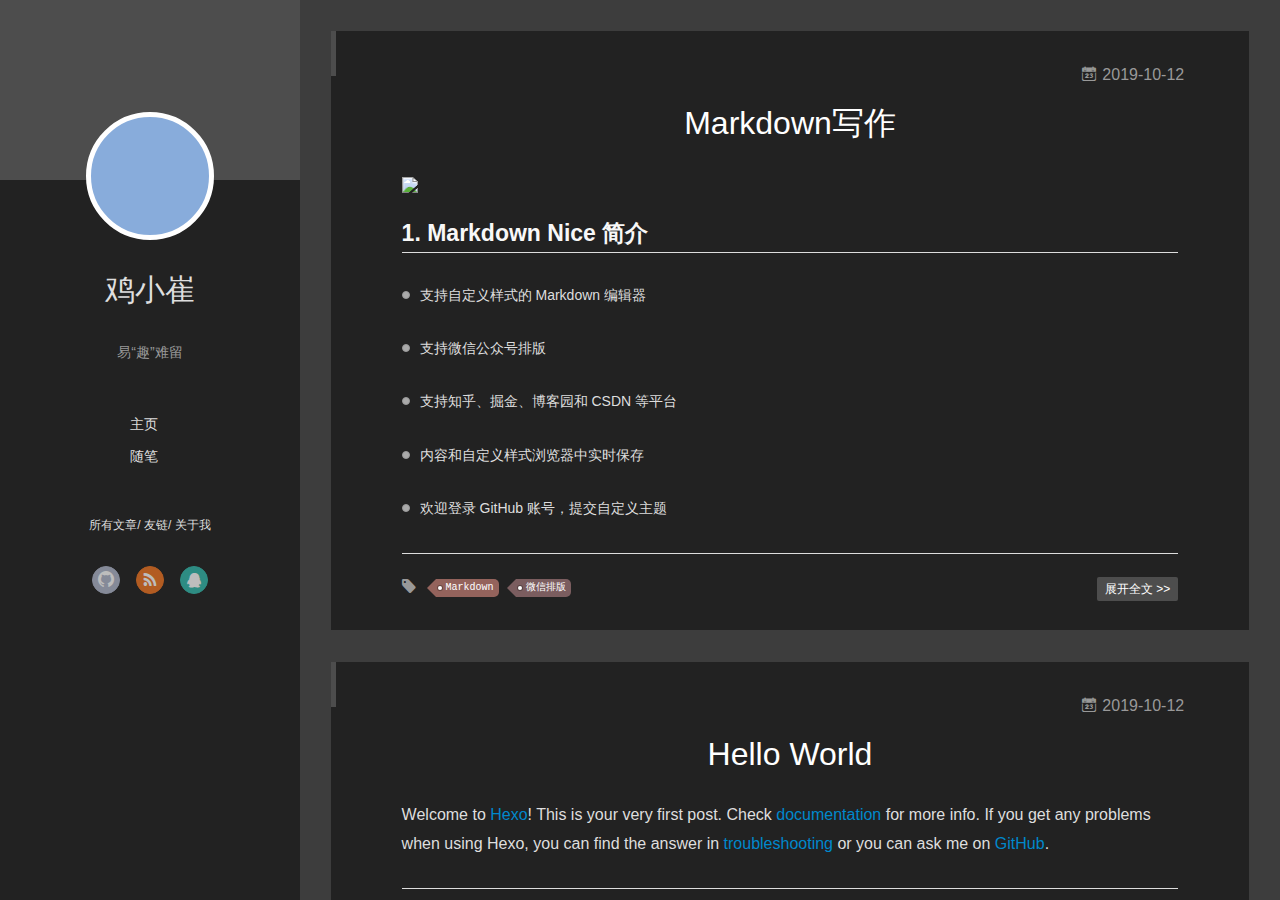
==== commit 3d74d3e3: "Site updated: 2019-10-13 19:08:03" ====
--- a/index.html
+++ b/index.html
@@ -29,7 +29,7 @@
   <style type="text/css">
   
     #container.show {
-      background: linear-gradient(45deg,#dedede,#222);
+      background: linear-gradient(200deg,#555,#000);
     }
   </style>
   
@@ -61,7 +61,7 @@
 			
 				<li><a href="/">主页</a></li>
 	        
-				<li><a href="/archives/index.html">归档</a></li>
+				<li><a href="/tags/随笔/">随笔</a></li>
 	        
 			</ul>
 		</nav>
@@ -87,6 +87,8 @@
 		        
 					<a class="rss" target="_blank" href="#" title="rss"><i class="icon-rss"></i></a>
 		        
+					<a class="qq" target="_blank" href="#" title="qq"><i class="icon-qq"></i></a>
+		        
 			</div>
 		</nav>
 	</header>		
@@ -126,6 +128,8 @@
 			        
 						<a class="rss" target="_blank" href="#" title="rss"><i class="icon-rss"></i></a>
 			        
+						<a class="qq" target="_blank" href="#" title="qq"><i class="icon-qq"></i></a>
+			        
 				</div>
 			</nav>
 
@@ -135,7 +139,7 @@
 				
 					<li style="width: 50%"><a href="/">主页</a></li>
 		        
-					<li style="width: 50%"><a href="/archives/index.html">归档</a></li>
+					<li style="width: 50%"><a href="/tags/随笔/">随笔</a></li>
 		        
 				</ul>
 			</nav>
@@ -187,8 +191,6 @@
 <li><p>内容和自定义样式浏览器中实时保存</p>
 </li>
 <li><p>欢迎登录 GitHub 账号，提交自定义主题</p>
-        
-          <a class="article-more-a" href="/2019/10/12/Markdown写作/#more">more >></a>
         
       
 
@@ -271,8 +273,6 @@
       
         <p>Welcome to <a href="https://hexo.io/" target="_blank" rel="noopener">Hexo</a>! This is your very first post. Check <a href="https://hexo.io/docs/" target="_blank" rel="noopener">documentation</a> for more info. If you get any problems when using Hexo, you can find the answer in <a href="https://hexo.io/docs/troubleshooting.html" target="_blank" rel="noopener">troubleshooting</a> or you can ask me on <a href="https://github.com/hexojs/hexo/issues" target="_blank" rel="noopener">GitHub</a>.</p>
         
-          <a class="article-more-a" href="/2019/10/12/hello-world/#more">more >></a>
-        
       
 
       
@@ -332,16 +332,6 @@
     </div>
   </div>
   
-        <!-- 不蒜子统计 -->
-        <span id="busuanzi_container_site_pv">
-                本站总访问量<span id="busuanzi_value_site_pv"></span>次
-        </span>
-        <span class="post-meta-divider">|</span>
-        <span id="busuanzi_container_site_uv" style='display:none'>
-                本站访客数<span id="busuanzi_value_site_uv"></span>人
-        </span>
-        <script async src="//busuanzi.ibruce.info/busuanzi/2.3/busuanzi.pure.mini.js"></script>
-  
 </footer>
 
 
@@ -354,7 +344,7 @@
 		isArchive: false,
 		isTag: false,
 		isCategory: false,
-		open_in_new: false,
+		open_in_new: ture,
 		toc_hide_index: true,
 		root: "/",
 		innerArchive: true,
@@ -502,6 +492,26 @@
               <a href="http://localhost:4000/" target="_blank" class="search-title"><i class="icon-quo-left icon"></i>友情链接1</a>
             </li>
           
+            <li class="search-li">
+              <a href="http://localhost:4000/" target="_blank" class="search-title"><i class="icon-quo-left icon"></i>友情链接2</a>
+            </li>
+          
+            <li class="search-li">
+              <a href="http://localhost:4000/" target="_blank" class="search-title"><i class="icon-quo-left icon"></i>友情链接3</a>
+            </li>
+          
+            <li class="search-li">
+              <a href="http://localhost:4000/" target="_blank" class="search-title"><i class="icon-quo-left icon"></i>友情链接4</a>
+            </li>
+          
+            <li class="search-li">
+              <a href="http://localhost:4000/" target="_blank" class="search-title"><i class="icon-quo-left icon"></i>友情链接5</a>
+            </li>
+          
+            <li class="search-li">
+              <a href="http://localhost:4000/" target="_blank" class="search-title"><i class="icon-quo-left icon"></i>友情链接6</a>
+            </li>
+          
         </ul>
   		
     	</section>
@@ -510,7 +520,7 @@
     
     	<section class="tools-section tools-section-me" q-show="aboutme">
   	  	
-  	  		<div class="aboutme-wrap" id="js-aboutme">很开心&lt;br&gt;&lt;br&gt;你找到了这里&lt;br&gt;谢谢你</div>
+  	  		<div class="aboutme-wrap" id="js-aboutme">很开心&lt;br&gt;&lt;br&gt;你能找到这里&lt;br&gt;祝你快乐</div>
   	  	
     	</section>
     
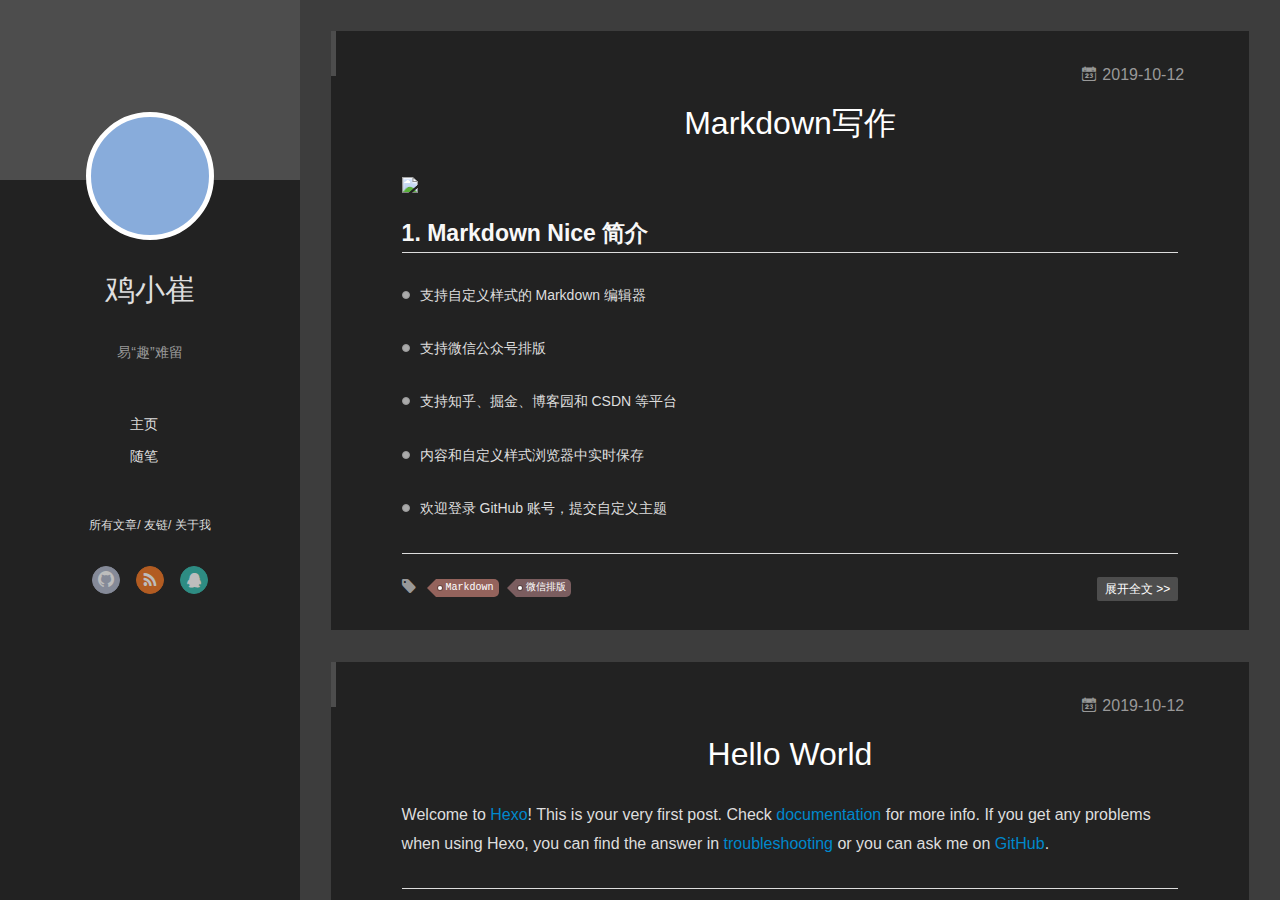
==== commit 929c7fb8: "Site updated: 2019-10-13 19:13:28" ====
--- a/index.html
+++ b/index.html
@@ -29,7 +29,7 @@
   <style type="text/css">
   
     #container.show {
-      background: linear-gradient(200deg,#555,#000);
+      background: linear-gradient(200deg,#999,#222);
     }
   </style>
   
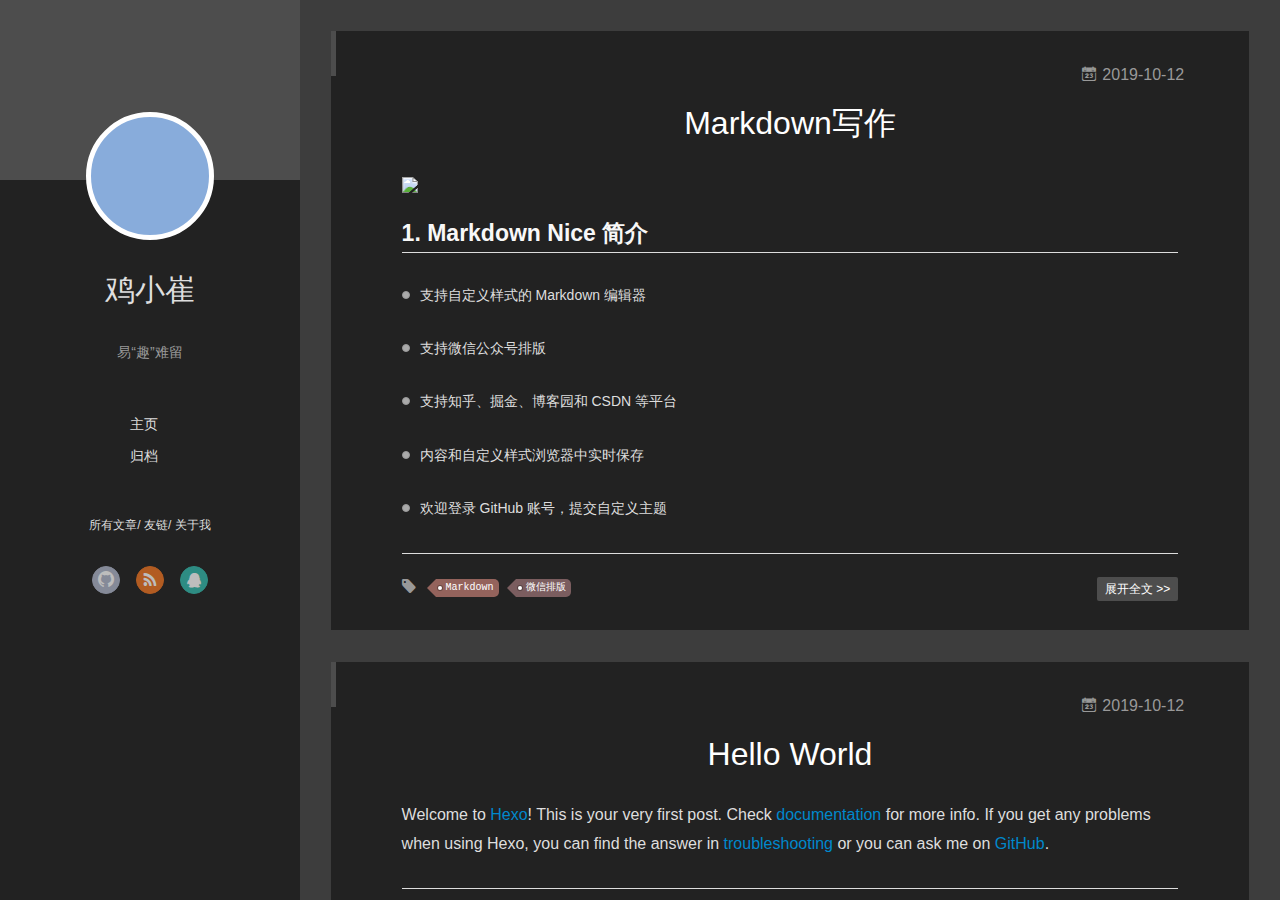
==== commit 5301a3d1: "Site updated: 2019-10-13 19:32:12" ====
--- a/index.html
+++ b/index.html
@@ -29,7 +29,7 @@
   <style type="text/css">
   
     #container.show {
-      background: linear-gradient(200deg,#999,#222);
+      background: linear-gradient(200deg,#4d4d4d,#222);
     }
   </style>
   
@@ -61,7 +61,7 @@
 			
 				<li><a href="/">主页</a></li>
 	        
-				<li><a href="/tags/随笔/">随笔</a></li>
+				<li><a href="/archives/index.html">归档</a></li>
 	        
 			</ul>
 		</nav>
@@ -139,7 +139,7 @@
 				
 					<li style="width: 50%"><a href="/">主页</a></li>
 		        
-					<li style="width: 50%"><a href="/tags/随笔/">随笔</a></li>
+					<li style="width: 50%"><a href="/archives/index.html">归档</a></li>
 		        
 				</ul>
 			</nav>
@@ -332,19 +332,29 @@
     </div>
   </div>
   
+        <!-- 不蒜子统计 -->
+        <span id="busuanzi_container_site_pv">
+                本站总访问量<span id="busuanzi_value_site_pv"></span>次
+        </span>
+        <span class="post-meta-divider">|</span>
+        <span id="busuanzi_container_site_uv" style='display:none'>
+                本站访客数<span id="busuanzi_value_site_uv"></span>人
+        </span>
+        <script async src="//busuanzi.ibruce.info/busuanzi/2.3/busuanzi.pure.mini.js"></script>
+  
 </footer>
 
 
     </div>
     <script>
 	var yiliaConfig = {
-		mathjax: ture,
+		mathjax: true,
 		isHome: true,
 		isPost: false,
 		isArchive: false,
 		isTag: false,
 		isCategory: false,
-		open_in_new: ture,
+		open_in_new: true,
 		toc_hide_index: true,
 		root: "/",
 		innerArchive: true,
@@ -492,26 +502,6 @@
               <a href="http://localhost:4000/" target="_blank" class="search-title"><i class="icon-quo-left icon"></i>友情链接1</a>
             </li>
           
-            <li class="search-li">
-              <a href="http://localhost:4000/" target="_blank" class="search-title"><i class="icon-quo-left icon"></i>友情链接2</a>
-            </li>
-          
-            <li class="search-li">
-              <a href="http://localhost:4000/" target="_blank" class="search-title"><i class="icon-quo-left icon"></i>友情链接3</a>
-            </li>
-          
-            <li class="search-li">
-              <a href="http://localhost:4000/" target="_blank" class="search-title"><i class="icon-quo-left icon"></i>友情链接4</a>
-            </li>
-          
-            <li class="search-li">
-              <a href="http://localhost:4000/" target="_blank" class="search-title"><i class="icon-quo-left icon"></i>友情链接5</a>
-            </li>
-          
-            <li class="search-li">
-              <a href="http://localhost:4000/" target="_blank" class="search-title"><i class="icon-quo-left icon"></i>友情链接6</a>
-            </li>
-          
         </ul>
   		
     	</section>
@@ -520,7 +510,7 @@
     
     	<section class="tools-section tools-section-me" q-show="aboutme">
   	  	
-  	  		<div class="aboutme-wrap" id="js-aboutme">很开心&lt;br&gt;&lt;br&gt;你能找到这里&lt;br&gt;祝你快乐</div>
+  	  		<div class="aboutme-wrap" id="js-aboutme">很开心&lt;br&gt;&lt;br&gt;你找到了这里&lt;br&gt;谢谢你</div>
   	  	
     	</section>
     
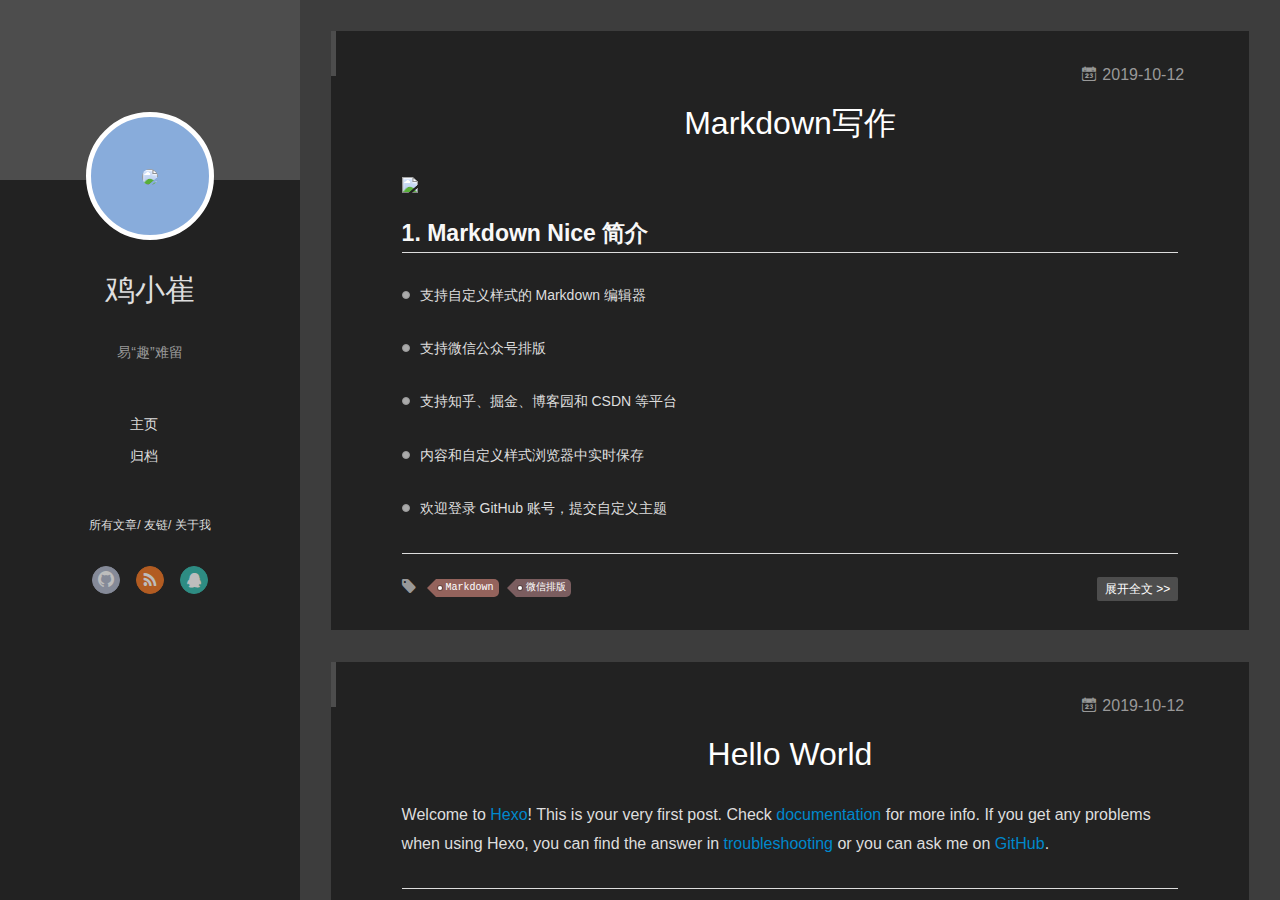
==== commit 25c14491: "Site updated: 2019-10-13 22:42:42" ====
--- a/index.html
+++ b/index.html
@@ -23,7 +23,7 @@
     <link rel="alternative" href="/atom.xml" title="鸡小崔&#39;s Blog" type="application/atom+xml">
   
   
-    <link rel="icon" href="/favicon.png">
+    <link rel="icon" href="http://pzbg5yj6k.bkt.clouddn.com/head.PNG">
   
   <link rel="stylesheet" type="text/css" href="/./main.0cf68a.css">
   <style type="text/css">
@@ -47,7 +47,7 @@
 <div class="intrude-less">
 	<header id="header" class="inner">
 		<a href="/" class="profilepic">
-			<img src="" class="js-avatar">
+			<img src="http://pzbg5yj6k.bkt.clouddn.com/head.PNG" class="js-avatar">
 		</a>
 		<hgroup>
 		  <h1 class="header-author"><a href="/">鸡小崔</a></h1>
@@ -83,11 +83,11 @@
 		<nav class="header-nav">
 			<div class="social">
 				
-					<a class="github" target="_blank" href="#" title="github"><i class="icon-github"></i></a>
+					<a class="github" target="_blank" href="https://github.com/funnyxing" title="github"><i class="icon-github"></i></a>
 		        
 					<a class="rss" target="_blank" href="#" title="rss"><i class="icon-rss"></i></a>
 		        
-					<a class="qq" target="_blank" href="#" title="qq"><i class="icon-qq"></i></a>
+					<a class="qq" target="_blank" href="http://wpa.qq.com/msgrd?v=3&uin=834649779&site=qq&menu=yes" title="qq"><i class="icon-qq"></i></a>
 		        
 			</div>
 		</nav>
@@ -105,7 +105,7 @@
 	<div class="intrude-less">
 		<header id="header" class="inner">
 			<div class="profilepic">
-				<img src="" class="js-avatar">
+				<img src="http://pzbg5yj6k.bkt.clouddn.com/head.PNG" class="js-avatar">
 			</div>
 			<hgroup>
 			  <h1 class="header-author js-header-author">鸡小崔</h1>
@@ -124,11 +124,11 @@
 			<nav class="header-nav">
 				<div class="social">
 					
-						<a class="github" target="_blank" href="#" title="github"><i class="icon-github"></i></a>
+						<a class="github" target="_blank" href="https://github.com/funnyxing" title="github"><i class="icon-github"></i></a>
 			        
 						<a class="rss" target="_blank" href="#" title="rss"><i class="icon-rss"></i></a>
 			        
-						<a class="qq" target="_blank" href="#" title="qq"><i class="icon-qq"></i></a>
+						<a class="qq" target="_blank" href="http://wpa.qq.com/msgrd?v=3&uin=834649779&site=qq&menu=yes" title="qq"><i class="icon-qq"></i></a>
 			        
 				</div>
 			</nav>
@@ -327,7 +327,7 @@
     		&copy; 2019 鸡小崔
     	</div>
       	<div class="footer-right">
-      		<a href="http://hexo.io/" target="_blank">Hexo</a>  Theme <a href="https://github.com/litten/hexo-theme-yilia" target="_blank">Yilia</a> by Litten
+      		<a href="http://hexo.io/" target="_blank">Hexo</a>  Theme <a href="https://github.com/litten/hexo-theme-yilia" target="_blank">Yilia</a> by Litten 
       	</div>
     </div>
   </div>
@@ -510,7 +510,7 @@
     
     	<section class="tools-section tools-section-me" q-show="aboutme">
   	  	
-  	  		<div class="aboutme-wrap" id="js-aboutme">很开心&lt;br&gt;&lt;br&gt;你找到了这里&lt;br&gt;谢谢你</div>
+  	  		<div class="aboutme-wrap" id="js-aboutme">很开心&lt;br&gt;&lt;br&gt;你找到了这里&lt;br&gt;祝你快乐</div>
   	  	
     	</section>
     
--- a/main.0cf68a.css
+++ b/main.0cf68a.css
@@ -1072,7 +1072,7 @@
 
 ::-webkit-scrollbar-thumb {
   border-radius: 8px;
-  background-color: rgba(0, 0, 0, .2)
+  background-color: #333
 }
 
 ::-webkit-scrollbar-thumb:hover {
@@ -1746,8 +1746,8 @@
   position: relative;
   margin: 0 30px;
   padding-right: 60px;
-  border-bottom: 1px solid #eee;
-  background: #fff
+  border-bottom: 1px solid #3d3d3d;
+  background: #222
 }
 
 .archives-wrap:first-child {
@@ -1768,7 +1768,7 @@
 }
 
 .archives-wrap .archive-year-wrap a {
-  color: #666;
+  color: #eee;
   font-weight: 700;
   padding-left: 48px
 }
@@ -1785,7 +1785,7 @@
   margin-left: 200px;
   padding: 20px 0;
   border-bottom: 1px solid #eee;
-  border-top: 1px solid #fff;
+  border-top: 1px solid #333;
   position: relative
 }
 
@@ -1799,7 +1799,7 @@
 
 .archives .archive-article-title {
   font-size: 16px;
-  color: #333;
+  color: #dedede;
   transition: color .3s
 }
 
@@ -2494,11 +2494,11 @@
 }
 
 .article-entry table thead tr {
-  background: #f8f8f8
+  background: rgba(255, 255, 255, 0)
 }
 
 .article-entry table tbody tr:hover {
-  background: #efefef
+  background: #1f4d80
 }
 
 .article-entry table td,
@@ -3107,7 +3107,7 @@
 #footer {
   font-size: 12px;
   font-family: Menlo, Monaco, Andale Mono, lucida console, Courier New, monospace;
-  text-shadow: 0 1px #fff;
+  text-shadow: 0 1px #83a0;
   position: absolute;
   bottom: 30px;
   opacity: .6;
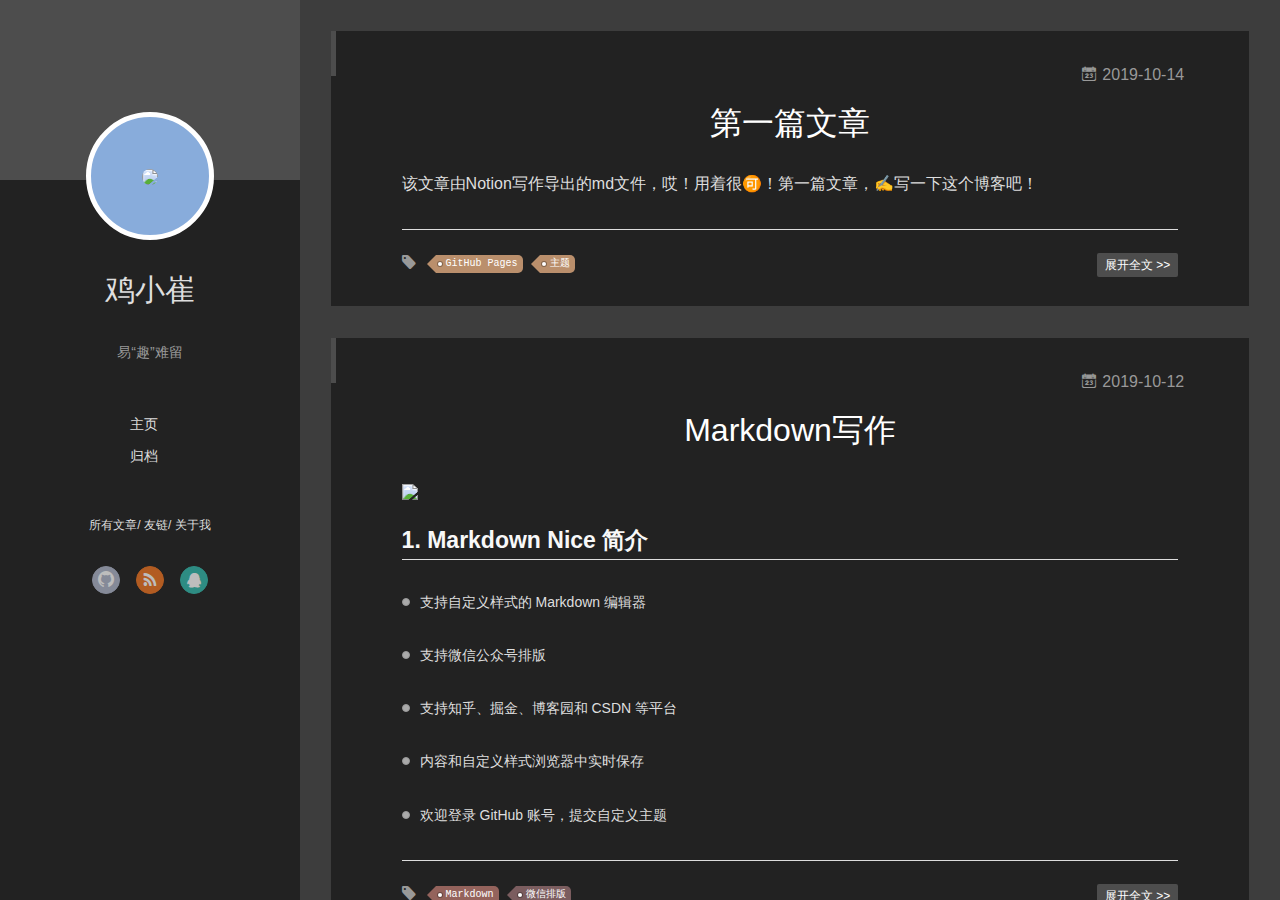
==== commit 40912384: "Site updated: 2019-10-14 20:30:30" ====
--- a/index.html
+++ b/index.html
@@ -156,6 +156,87 @@
           <div id="js-content" class="content-ll">
             
   
+    <article id="post-第一篇文章" class="article article-type-post  article-index" itemscope itemprop="blogPost">
+  <div class="article-inner">
+    
+      <header class="article-header">
+        
+        
+        
+<a href="/2019/10/14/第一篇文章/" class="archive-article-date">
+  	<time datetime="2019-10-14T12:12:12.000Z" itemprop="datePublished"><i class="icon-calendar icon"></i>2019-10-14</time>
+</a>
+        
+      </header>
+    
+    <div class="article-entry" itemprop="articleBody">
+		
+		<center><p>
+  
+    <h1 itemprop="name">
+      <a class="article-title_code_ant" href="/2019/10/14/第一篇文章/">第一篇文章</a>
+    </h1>
+  
+</p></center>
+      
+        <p>该文章由Notion写作导出的md文件，哎！用着很🉑！第一篇文章，✍写一下这个博客吧！</p>
+        
+      
+
+      
+    </div>
+    <div class="article-info article-info-index">
+      
+      
+	<div class="article-tag tagcloud">
+		<i class="icon-price-tags icon"></i>
+		<ul class="article-tag-list">
+			 
+        		<li class="article-tag-list-item">
+        			<a href="javascript:void(0)" class="js-tag article-tag-list-link color3">GitHub Pages</a>
+        		</li>
+      		 
+        		<li class="article-tag-list-item">
+        			<a href="javascript:void(0)" class="js-tag article-tag-list-link color3">主题</a>
+        		</li>
+      		
+		</ul>
+	</div>
+
+      
+
+      
+        <p class="article-more-link">
+          <a class="article-more-a" href="/2019/10/14/第一篇文章/">展开全文 >></a>
+        </p>
+      
+
+      
+      <div class="clearfix"></div>
+    </div>
+  </div>
+</article>
+
+<aside class="wrap-side-operation">
+    <div class="mod-side-operation">
+        
+        <div class="jump-container" id="js-jump-container" style="display:none;">
+            <a href="javascript:void(0)" class="mod-side-operation__jump-to-top">
+                <i class="icon-font icon-back"></i>
+            </a>
+            <div id="js-jump-plan-container" class="jump-plan-container" style="top: -11px;">
+                <i class="icon-font icon-plane jump-plane"></i>
+            </div>
+        </div>
+        
+        
+    </div>
+</aside>
+
+
+
+
+  
     <article id="post-Markdown写作" class="article article-type-post  article-index" itemscope itemprop="blogPost">
   <div class="article-inner">
     
@@ -441,6 +522,14 @@
             <input type="checkbox" q-on="click:toggleTag(e)" q-attr="checked:showTags">
           </label>
           <ul class="article-tag-list" q-show="showTags">
+             
+              <li class="article-tag-list-item">
+                <a href="javascript:void(0)" class="js-tag color3">GitHub Pages</a>
+              </li>
+             
+              <li class="article-tag-list-item">
+                <a href="javascript:void(0)" class="js-tag color3">主题</a>
+              </li>
              
               <li class="article-tag-list-item">
                 <a href="javascript:void(0)" class="js-tag color4">Markdown</a>
--- a/main.0cf68a.css
+++ b/main.0cf68a.css
@@ -2851,7 +2851,7 @@
   min-width: 200px;
   width: auto;
   font-size: 14px;
-  text-shadow: 1px 1px 1px #398199;
+  text-shadow: 1px 1px 1px #eee0;
   bottom: -10px;
   -webkit-transform-origin: 100% 100%;
   transform-origin: 100% 100%;
@@ -2935,7 +2935,7 @@
   border-radius: 20px;
   font-size: 1.1em;
   text-align: center;
-  color: #333;
+  color: #fff;
   opacity: 0;
   cursor: default;
   pointer-events: none;
@@ -3481,7 +3481,7 @@
     margin: 0;
     position: relative;
     z-index: 2;
-    color: #424242
+    color: #dedede
   }
 
   #mobile-nav .overlay {
